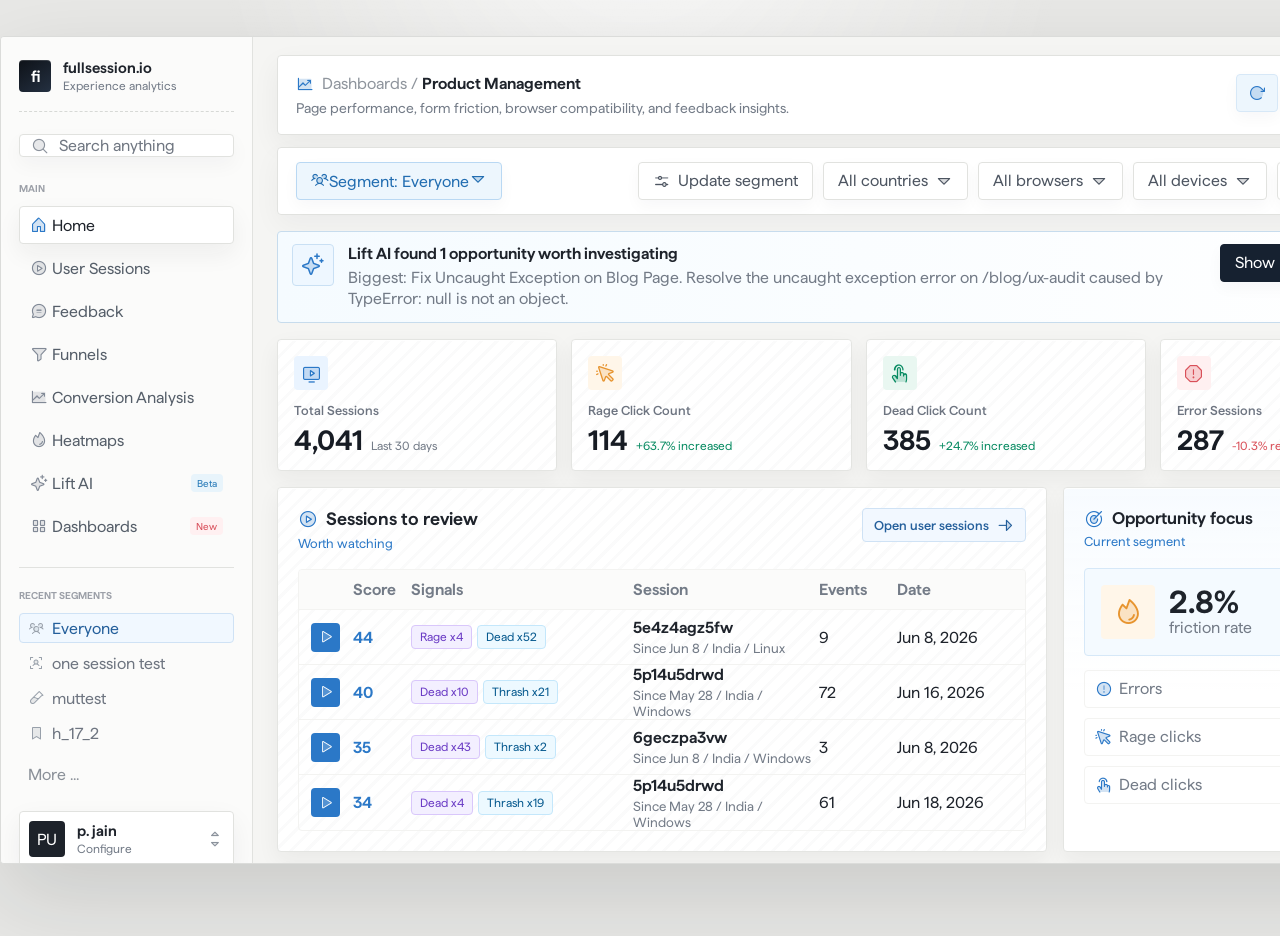
==== dashboard-redesign.html @ ead1460d "Initial Fullsession dashboard" ====
<!doctype html>
<html lang="en">
  <head>
    <meta charset="UTF-8" />
    <meta name="viewport" content="width=device-width, initial-scale=1.0" />
    <title>FullSession Dashboard Redesign</title>
    <link rel="stylesheet" href="./phosphor/duotone.css" />
    <link rel="stylesheet" href="./dashboard-redesign.css" />
  </head>
  <body>
    <main class="app-frame">
      <aside class="sidebar">
        <div class="brand">
          <span class="brand-mark">fi</span>
          <div>
            <strong>fullsession.io</strong>
            <small>Experience analytics</small>
          </div>
        </div>

        <label class="search">
          <i class="ph-duotone ph-magnifying-glass"></i>
          <input value="Search anything" aria-label="Search anything" readonly />
        </label>

        <nav class="nav-group" aria-label="Primary navigation">
          <small>Main</small>
          <a class="is-active" href="#"><i class="ph-duotone ph-house"></i><span>Home</span></a>
          <a href="#"><i class="ph-duotone ph-play-circle"></i><span>User Sessions</span></a>
          <a href="#"><i class="ph-duotone ph-chat-circle-text"></i><span>Feedback</span></a>
          <a href="#"><i class="ph-duotone ph-funnel"></i><span>Funnels</span></a>
          <a href="#"><i class="ph-duotone ph-chart-line-up"></i><span>Conversion Analysis</span></a>
          <a href="#"><i class="ph-duotone ph-fire"></i><span>Heatmaps</span></a>
          <a href="#"><i class="ph-duotone ph-sparkle"></i><span>Lift AI</span><em>Beta</em></a>
          <a href="#"><i class="ph-duotone ph-squares-four"></i><span>Dashboards</span><em class="new">New</em></a>
        </nav>

        <div class="segments">
          <small>Recent Segments</small>
          <button class="segment-chip active" type="button"><i class="ph-duotone ph-users-three"></i>Everyone</button>
          <button class="segment-chip" type="button"><i class="ph-duotone ph-user-focus"></i>one session test</button>
          <button class="segment-chip" type="button"><i class="ph-duotone ph-test-tube"></i>muttest</button>
          <button class="segment-chip" type="button"><i class="ph-duotone ph-bookmark-simple"></i>h_17_2</button>
          <button class="more-link" type="button">More ...</button>
        </div>

        <div class="profile">
          <span>PU</span>
          <div>
            <strong>p. jain</strong>
            <small>Configure</small>
          </div>
          <i class="ph-duotone ph-caret-up-down"></i>
        </div>
      </aside>

      <section class="workspace">
        <header class="dashboard-header">
          <div class="header-main">
            <div>
              <div class="crumb">
                <i class="ph-duotone ph-chart-line-up"></i>
                <span>Dashboards / <strong>Product Management</strong></span>
              </div>
              <p>Page performance, form friction, browser compatibility, and feedback insights.</p>
            </div>
            <div class="top-actions">
              <button class="icon-only" type="button" aria-label="Refresh"><i class="ph-duotone ph-arrow-clockwise"></i></button>
              <button class="primary" type="button"><i class="ph-duotone ph-plus"></i>Add charts</button>
            </div>
          </div>
          <div class="filterbar">
            <button class="segment" type="button"><i class="ph-duotone ph-users-three"></i>Segment: Everyone<i class="ph-duotone ph-caret-down"></i></button>
            <div class="filters">
              <button type="button"><i class="ph-duotone ph-sliders-horizontal"></i>Update segment</button>
              <button type="button">All countries<i class="ph-duotone ph-caret-down"></i></button>
              <button type="button">All browsers<i class="ph-duotone ph-caret-down"></i></button>
              <button type="button">All devices<i class="ph-duotone ph-caret-down"></i></button>
              <button type="button"><i class="ph-duotone ph-calendar-blank"></i>Last 30 days</button>
            </div>
          </div>
        </header>

        <section class="ai-callout">
          <div class="callout-icon"><i class="ph-duotone ph-sparkle"></i></div>
          <div>
            <strong>Lift AI found 1 opportunity worth investigating</strong>
            <span>Biggest: Fix Uncaught Exception on Blog Page. Resolve the uncaught exception error on /blog/ux-audit caused by TypeError: null is not an object.</span>
          </div>
          <button type="button">Show recommendations</button>
        </section>

        <section class="summary-grid">
          <article class="metric-card metric-sessions">
            <div class="metric-icon"><i class="ph-duotone ph-monitor-play"></i></div>
            <small>Total Sessions</small>
            <div class="metric-row"><strong>4,041</strong><em class="neutral">Last 30 days</em></div>
          </article>
          <article class="metric-card metric-rage">
            <div class="metric-icon"><i class="ph-duotone ph-cursor-click"></i></div>
            <small>Rage Click Count</small>
            <div class="metric-row"><strong>114</strong><em class="positive">+63.7% increased</em></div>
          </article>
          <article class="metric-card metric-dead">
            <div class="metric-icon"><i class="ph-duotone ph-hand-tap"></i></div>
            <small>Dead Click Count</small>
            <div class="metric-row"><strong>385</strong><em class="positive">+24.7% increased</em></div>
          </article>
          <article class="metric-card metric-errors">
            <div class="metric-icon"><i class="ph-duotone ph-warning-octagon"></i></div>
            <small>Error Sessions</small>
            <div class="metric-row"><strong>287</strong><em class="negative">-10.3% reduced</em></div>
          </article>
        </section>

        <section class="dashboard-grid">
          <article class="card sessions-card span-8">
            <div class="card-head session-card-head">
              <div>
                <h2><i class="ph-duotone ph-play-circle"></i>Sessions to review</h2>
                <span>Worth watching</span>
              </div>
              <a class="card-action" href="#">Open user sessions<i class="ph-duotone ph-arrow-right"></i></a>
            </div>
            <div class="review-table">
              <div class="review-row review-header"><span></span><span>Score</span><span>Signals</span><span>Session</span><span>Events</span><span>Date</span></div>
              <div class="review-row"><button><i class="ph-duotone ph-play"></i></button><strong>44</strong><span><em>Rage x4</em><em>Dead x52</em></span><b>5e4z4agz5fw<small>Since Jun 8 / India / Linux</small></b><span>9</span><span>Jun 8, 2026</span></div>
              <div class="review-row"><button><i class="ph-duotone ph-play"></i></button><strong>40</strong><span><em>Dead x10</em><em>Thrash x21</em></span><b>5p14u5drwd<small>Since May 28 / India / Windows</small></b><span>72</span><span>Jun 16, 2026</span></div>
              <div class="review-row"><button><i class="ph-duotone ph-play"></i></button><strong>35</strong><span><em>Dead x43</em><em>Thrash x2</em></span><b>6geczpa3vw<small>Since Jun 8 / India / Windows</small></b><span>3</span><span>Jun 8, 2026</span></div>
              <div class="review-row"><button><i class="ph-duotone ph-play"></i></button><strong>34</strong><span><em>Dead x4</em><em>Thrash x19</em></span><b>5p14u5drwd<small>Since May 28 / India / Windows</small></b><span>61</span><span>Jun 18, 2026</span></div>
            </div>
          </article>

          <article class="card opportunity-card span-4">
            <div class="card-head">
              <div>
                <h2><i class="ph-duotone ph-target"></i>Opportunity focus</h2>
                <span>Current segment</span>
              </div>
            </div>
            <div class="focus-score">
              <span class="visual-icon focus-icon"><i class="ph-duotone ph-fire"></i></span>
              <div>
                <strong>2.8%</strong>
                <span>friction rate</span>
              </div>
            </div>
            <div class="focus-list">
              <div><i class="ph-duotone ph-warning-circle"></i><span>Errors</span><strong>365</strong></div>
              <div><i class="ph-duotone ph-cursor-click"></i><span>Rage clicks</span><strong>114</strong></div>
              <div><i class="ph-duotone ph-hand-tap"></i><span>Dead clicks</span><strong>385</strong></div>
            </div>
          </article>

          <article class="card chart-card span-8">
            <div class="card-head">
              <div>
                <h2><i class="ph-duotone ph-chart-line"></i>Avg. Pages per Session Over Time</h2>
                <span>All sessions</span>
              </div>
              <div class="chart-tabs">
                <button class="active" type="button">Sessions</button>
                <button type="button">Friction</button>
                <button type="button">Errors</button>
                <button type="button">Feedback</button>
              </div>
            </div>
            <div class="line-chart">
              <svg viewBox="0 0 760 260" role="img" aria-label="Average pages per session trend">
                <defs>
                  <linearGradient id="mainChartFill" x1="0" x2="0" y1="0" y2="1">
                    <stop offset="0%" stop-color="#79b9e8" stop-opacity="0.48" />
                    <stop offset="100%" stop-color="#79b9e8" stop-opacity="0.04" />
                  </linearGradient>
                </defs>
                <g class="chart-grid">
                  <line x1="42" x2="730" y1="45" y2="45" />
                  <line x1="42" x2="730" y1="94" y2="94" />
                  <line x1="42" x2="730" y1="143" y2="143" />
                  <line x1="42" x2="730" y1="192" y2="192" />
                </g>
                <g class="chart-y">
                  <text x="8" y="48">6000</text>
                  <text x="8" y="97">4500</text>
                  <text x="8" y="146">3000</text>
                  <text x="8" y="195">1500</text>
                  <text x="22" y="235">0</text>
                </g>
                <path class="chart-area" d="M42 170 C70 128 95 122 120 104 C145 78 170 60 196 42 C220 76 238 58 260 70 C286 50 310 86 334 78 C358 100 380 98 404 124 C430 150 454 118 478 132 C506 150 532 166 560 154 C590 146 616 160 644 178 C672 188 704 172 730 184 L730 220 L42 220 Z" />
                <path class="chart-line" d="M42 170 C70 128 95 122 120 104 C145 78 170 60 196 42 C220 76 238 58 260 70 C286 50 310 86 334 78 C358 100 380 98 404 124 C430 150 454 118 478 132 C506 150 532 166 560 154 C590 146 616 160 644 178 C672 188 704 172 730 184" />
                <rect class="chart-selection" x="406" y="45" width="84" height="176" />
                <circle class="chart-point" cx="454" cy="118" r="5" />
                <g class="chart-tooltip">
                  <rect x="470" y="102" width="142" height="44" rx="4" />
                  <text x="484" y="120">Product Management</text>
                  <text x="484" y="137">Total Sessions: 4.04K</text>
                </g>
              </svg>
              <div class="axis-labels">
                <span>Jun 4</span><span>Jun 10</span><span>Jun 16</span><span>Jun 22</span><span>Jul 2</span>
              </div>
            </div>
          </article>

          <article class="card form-card span-4">
            <div class="card-head">
              <h2><i class="ph-duotone ph-list-checks"></i>Form Abandonment by Page</h2>
            </div>
            <div class="abandonment-card">
              <span class="visual-icon form-icon"><i class="ph-duotone ph-browser"></i></span>
              <div>
                <span>/book-a-demo</span>
                <strong>5 abandoned forms</strong>
              </div>
            </div>
            <div class="mini-progress"><span style="--w:68%"></span></div>
            <small class="helper">Highest abandonment page in the selected segment.</small>
            <div class="form-insights">
              <div><i class="ph-duotone ph-files"></i><span>Page views</span><strong>164</strong></div>
              <div><i class="ph-duotone ph-monitor-play"></i><span>Reviewable sessions</span><strong>5</strong></div>
              <div><i class="ph-duotone ph-calendar-blank"></i><span>Window</span><strong>30 days</strong></div>
            </div>
          </article>

          <article class="card errors-card span-4">
            <div class="card-head">
              <h2><i class="ph-duotone ph-bug"></i>Top errors by sessions affected</h2>
              <a href="#">All errors</a>
            </div>
            <div class="error-list compact-errors">
              <div class="error-item">
                <span><strong>Cannot read properties of null</strong><small>/pricing</small></span>
                <em>36</em>
              </div>
              <div class="error-item">
                <span><strong>Cannot read properties of null</strong><small>/blog/close-ended-question-examples</small></span>
                <em>26</em>
              </div>
              <div class="error-item">
                <span><strong>Cannot read properties of null</strong><small>/blog/close-ended-question-examples</small></span>
                <em>22</em>
              </div>
              <div class="error-item">
                <span><strong>Null is not an object</strong><small>/book-a-demo</small></span>
                <em>7</em>
              </div>
            </div>
            <a class="card-cta" href="#"><i class="ph-duotone ph-monitor-play"></i>View affected sessions</a>
          </article>

          <article class="card feedback-card span-4">
            <div class="card-head">
              <h2><i class="ph-duotone ph-chat-circle-dots"></i>Recent Feedback</h2>
              <a href="#">All feedback</a>
            </div>
            <div class="feedback-status">
              <span class="visual-icon feedback-icon"><i class="ph-duotone ph-chat-teardrop-text"></i></span>
              <strong>0 new responses</strong>
              <span>Feedback is quiet for this period. Keep the widget active on high-friction pages.</span>
            </div>
            <div class="feedback-sources">
              <span><i class="ph-duotone ph-check-circle"></i>Widget active</span>
              <span><i class="ph-duotone ph-link"></i>Linked to sessions</span>
            </div>
          </article>

          <article class="card span-4">
            <div class="card-head">
              <h2><i class="ph-duotone ph-timer"></i>Slowest Pages</h2>
            </div>
            <div class="simple-table slow-pages">
              <div class="table-row table-header"><span>Page</span><span>Load Time</span></div>
              <div class="table-row"><span>/blog/how-to-read-a-heatmap/</span><b>17.4s</b></div>
              <div class="table-row"><span>/blog/website-issues</span><b>16.8s</b></div>
              <div class="table-row"><span>/blog/fullsession-vs-hotjar-heatmaps</span><b>11.3s</b></div>
              <div class="table-row"><span>/blog/ecommerce-cro-audit</span><b>9.54s</b></div>
              <div class="table-row"><span>/page/25</span><b>9.47s</b></div>
            </div>
          </article>

          <article class="card trend-card span-8">
            <div class="card-head">
              <h2><i class="ph-duotone ph-activity"></i>Trends</h2>
            </div>
            <div class="trend-grid">
              <div>
                <span>Sessions</span>
                <strong>4,041</strong>
                <svg class="mini-area-chart" viewBox="0 0 240 72" aria-hidden="true">
                  <path class="mini-fill blue" d="M4 52 C38 34 62 42 88 26 C116 12 138 30 164 24 C192 18 214 38 236 26 L236 70 L4 70 Z" />
                  <path class="mini-line blue" d="M4 52 C38 34 62 42 88 26 C116 12 138 30 164 24 C192 18 214 38 236 26" />
                </svg>
              </div>
              <div>
                <span>Friction rate</span>
                <strong>2.8%</strong>
                <svg class="mini-area-chart" viewBox="0 0 240 72" aria-hidden="true">
                  <path class="mini-fill orange" d="M4 24 C34 42 58 30 82 48 C112 62 136 38 164 46 C190 54 214 36 236 44 L236 70 L4 70 Z" />
                  <path class="mini-line orange" d="M4 24 C34 42 58 30 82 48 C112 62 136 38 164 46 C190 54 214 36 236 44" />
                </svg>
              </div>
              <div>
                <span>Feedback</span>
                <strong>0</strong>
                <svg class="mini-area-chart" viewBox="0 0 240 72" aria-hidden="true">
                  <path class="mini-fill green" d="M4 54 C42 58 76 56 112 58 C148 60 184 56 236 58 L236 70 L4 70 Z" />
                  <path class="mini-line green" d="M4 54 C42 58 76 56 112 58 C148 60 184 56 236 58" />
                </svg>
              </div>
              <div>
                <span>Errors</span>
                <strong>365</strong>
                <svg class="mini-area-chart" viewBox="0 0 240 72" aria-hidden="true">
                  <path class="mini-fill red" d="M4 56 C32 44 54 50 76 34 C102 14 126 30 152 22 C180 16 204 44 236 36 L236 70 L4 70 Z" />
                  <path class="mini-line red" d="M4 56 C32 44 54 50 76 34 C102 14 126 30 152 22 C180 16 204 44 236 36" />
                </svg>
              </div>
            </div>
          </article>

          <article class="card span-4">
            <div class="card-head">
              <h2><i class="ph-duotone ph-files"></i>Top Pages by Visits</h2>
            </div>
            <div class="simple-table pages-table">
              <div class="table-row table-header"><span>Page</span><span>Views</span><span>%</span></div>
              <div class="table-row"><span>/</span><b>987</b><em>43.1%</em></div>
              <div class="table-row"><span>/blog</span><b>301</b><em>13.1%</em></div>
              <div class="table-row"><span>/pricing</span><b>222</b><em>9.7%</em></div>
              <div class="table-row"><span>/blog/close-ended-question-examples</span><b>197</b><em>8.6%</em></div>
              <div class="table-row"><span>/book-a-demo</span><b>164</b><em>7.1%</em></div>
              <div class="table-row"><span>/product/session-replay</span><b>114</b><em>5.0%</em></div>
            </div>
          </article>

          <article class="card span-6">
            <div class="card-head">
              <h2><i class="ph-duotone ph-code"></i>Sessions with JS Exceptions</h2>
            </div>
            <div class="session-mini-list">
              <div><strong>ta39vg6hv6w</strong><span>India / desktop - Windows</span><em>Jul 3 / 8 events</em></div>
              <div><strong>ms9484lpej9</strong><span>India / desktop - Mac</span><em>Jul 3 / 1 event</em></div>
              <div><strong>kbrykdvzvhot</strong><span>The Netherlands / desktop - Windows</span><em>Jul 3 / 2 events</em></div>
              <div><strong>jyf69ds2di</strong><span>India / desktop - Windows</span><em>Jul 3 / 3 events</em></div>
            </div>
          </article>

          <article class="card browser-card span-6">
            <div class="card-head">
              <h2><i class="ph-duotone ph-globe"></i>Sessions by Browser &amp; OS</h2>
            </div>
            <div class="bar-list">
              <div><span>Chrome - Windows</span><i style="--w:100%"></i><b>2.0k</b></div>
              <div><span>Chrome - Mac</span><i style="--w:66%"></i><b>1.2k</b></div>
              <div><span>Safari - iOS</span><i style="--w:18%"></i><b>228</b></div>
              <div><span>Chrome - Linux</span><i style="--w:15%"></i><b>220</b></div>
              <div><span>Chrome - Android</span><i style="--w:9%"></i><b>97</b></div>
              <div><span>Microsoft Edge</span><i style="--w:7%"></i><b>59</b></div>
            </div>
          </article>
        </section>
      </section>
    </main>
  </body>
</html>
---- phosphor/duotone.css ----
@font-face {
  font-family: "Phosphor-Duotone";
  src:
    url("./Phosphor-Duotone.woff2") format("woff2"),
    url("./Phosphor-Duotone.woff") format("woff"),
    url("./Phosphor-Duotone.ttf") format("truetype"),
    url("./Phosphor-Duotone.svg#Phosphor-Duotone") format("svg");
  font-weight: normal;
  font-style: normal;
  font-display: block;
}

.ph-duotone {
  /* use !important to prevent issues with browser extensions that change fonts */
  font-family: "Phosphor-Duotone" !important;
  speak: never;
  font-style: normal;
  font-weight: normal;
  font-variant: normal;
  text-transform: none;
  line-height: 1;

  /* Better Font Rendering =========== */
  -webkit-font-smoothing: antialiased;
  -moz-osx-font-smoothing: grayscale;
}

.ph-duotone.ph-acorn:before {
  content: "\eb9a";
  opacity: 0.2;
}
.ph-duotone.ph-acorn:after {
  content: "\eb9b";
  margin-left: -1em;
}
.ph-duotone.ph-address-book:before {
  content: "\e6f8";
  opacity: 0.2;
}
.ph-duotone.ph-address-book:after {
  content: "\e6f9";
  margin-left: -1em;
}
.ph-duotone.ph-address-book-tabs:before {
  content: "\ee4e";
  opacity: 0.2;
}
.ph-duotone.ph-address-book-tabs:after {
  content: "\ee4f";
  margin-left: -1em;
}
.ph-duotone.ph-air-traffic-control:before {
  content: "\ecd8";
  opacity: 0.2;
}
.ph-duotone.ph-air-traffic-control:after {
  content: "\ecd9";
  margin-left: -1em;
}
.ph-duotone.ph-airplane:before {
  content: "\e002";
  opacity: 0.2;
}
.ph-duotone.ph-airplane:after {
  content: "\e003";
  margin-left: -1em;
}
.ph-duotone.ph-airplane-in-flight:before {
  content: "\e4fe";
  opacity: 0.2;
}
.ph-duotone.ph-airplane-in-flight:after {
  content: "\e4ff";
  margin-left: -1em;
}
.ph-duotone.ph-airplane-landing:before {
  content: "\e502";
  opacity: 0.2;
}
.ph-duotone.ph-airplane-landing:after {
  content: "\e503";
  margin-left: -1em;
}
.ph-duotone.ph-airplane-takeoff:before {
  content: "\e504";
  opacity: 0.2;
}
.ph-duotone.ph-airplane-takeoff:after {
  content: "\e505";
  margin-left: -1em;
}
.ph-duotone.ph-airplane-taxiing:before {
  content: "\e500";
  opacity: 0.2;
}
.ph-duotone.ph-airplane-taxiing:after {
  content: "\e501";
  margin-left: -1em;
}
.ph-duotone.ph-airplane-tilt:before {
  content: "\e5d6";
  opacity: 0.2;
}
.ph-duotone.ph-airplane-tilt:after {
  content: "\e5d7";
  margin-left: -1em;
}
.ph-duotone.ph-airplay:before {
  content: "\e004";
  opacity: 0.2;
}
.ph-duotone.ph-airplay:after {
  content: "\e005";
  margin-left: -1em;
}
.ph-duotone.ph-alarm:before {
  content: "\e006";
  opacity: 0.2;
}
.ph-duotone.ph-alarm:after {
  content: "\e007";
  margin-left: -1em;
}
.ph-duotone.ph-alien:before {
  content: "\e8a6";
  opacity: 0.2;
}
.ph-duotone.ph-alien:after {
  content: "\e8a7";
  margin-left: -1em;
}
.ph-duotone.ph-align-bottom:before {
  content: "\e506";
  opacity: 0.2;
}
.ph-duotone.ph-align-bottom:after {
  content: "\e507";
  margin-left: -1em;
}
.ph-duotone.ph-align-bottom-simple:before {
  content: "\eb0c";
  opacity: 0.2;
}
.ph-duotone.ph-align-bottom-simple:after {
  content: "\eb0d";
  margin-left: -1em;
}
.ph-duotone.ph-align-center-horizontal:before {
  content: "\e50a";
  opacity: 0.2;
}
.ph-duotone.ph-align-center-horizontal:after {
  content: "\e50b";
  margin-left: -1em;
}
.ph-duotone.ph-align-center-horizontal-simple:before {
  content: "\eb0e";
  opacity: 0.2;
}
.ph-duotone.ph-align-center-horizontal-simple:after {
  content: "\eb0f";
  margin-left: -1em;
}
.ph-duotone.ph-align-center-vertical:before {
  content: "\e50c";
  opacity: 0.2;
}
.ph-duotone.ph-align-center-vertical:after {
  content: "\e50d";
  margin-left: -1em;
}
.ph-duotone.ph-align-center-vertical-simple:before {
  content: "\eb10";
  opacity: 0.2;
}
.ph-duotone.ph-align-center-vertical-simple:after {
  content: "\eb11";
  margin-left: -1em;
}
.ph-duotone.ph-align-left:before {
  content: "\e50e";
  opacity: 0.2;
}
.ph-duotone.ph-align-left:after {
  content: "\e50f";
  margin-left: -1em;
}
.ph-duotone.ph-align-left-simple:before {
  content: "\eaee";
  opacity: 0.2;
}
.ph-duotone.ph-align-left-simple:after {
  content: "\eaef";
  margin-left: -1em;
}
.ph-duotone.ph-align-right:before {
  content: "\e510";
  opacity: 0.2;
}
.ph-duotone.ph-align-right:after {
  content: "\e511";
  margin-left: -1em;
}
.ph-duotone.ph-align-right-simple:before {
  content: "\eb12";
  opacity: 0.2;
}
.ph-duotone.ph-align-right-simple:after {
  content: "\eb13";
  margin-left: -1em;
}
.ph-duotone.ph-align-top:before {
  content: "\e512";
  opacity: 0.2;
}
.ph-duotone.ph-align-top:after {
  content: "\e513";
  margin-left: -1em;
}
.ph-duotone.ph-align-top-simple:before {
  content: "\eb14";
  opacity: 0.2;
}
.ph-duotone.ph-align-top-simple:after {
  content: "\eb15";
  margin-left: -1em;
}
.ph-duotone.ph-amazon-logo:before {
  content: "\e96c";
  opacity: 0.2;
}
.ph-duotone.ph-amazon-logo:after {
  content: "\e96d";
  margin-left: -1em;
}
.ph-duotone.ph-ambulance:before {
  content: "\e572";
  opacity: 0.2;
}
.ph-duotone.ph-ambulance:after {
  content: "\e573";
  margin-left: -1em;
}
.ph-duotone.ph-anchor:before {
  content: "\e514";
  opacity: 0.2;
}
.ph-duotone.ph-anchor:after {
  content: "\e515";
  margin-left: -1em;
}
.ph-duotone.ph-anchor-simple:before {
  content: "\e5d8";
  opacity: 0.2;
}
.ph-duotone.ph-anchor-simple:after {
  content: "\e5d9";
  margin-left: -1em;
}
.ph-duotone.ph-android-logo:before {
  content: "\e008";
  opacity: 0.2;
}
.ph-duotone.ph-android-logo:after {
  content: "\e009";
  margin-left: -1em;
}
.ph-duotone.ph-angle:before {
  content: "\e7bc";
  opacity: 0.2;
}
.ph-duotone.ph-angle:after {
  content: "\e7bd";
  margin-left: -1em;
}
.ph-duotone.ph-angular-logo:before {
  content: "\eb80";
  opacity: 0.2;
}
.ph-duotone.ph-angular-logo:after {
  content: "\eb81";
  margin-left: -1em;
}
.ph-duotone.ph-aperture:before {
  content: "\e00a";
  opacity: 0.2;
}
.ph-duotone.ph-aperture:after {
  content: "\e00b";
  margin-left: -1em;
}
.ph-duotone.ph-app-store-logo:before {
  content: "\e974";
  opacity: 0.2;
}
.ph-duotone.ph-app-store-logo:after {
  content: "\e975";
  margin-left: -1em;
}
.ph-duotone.ph-app-window:before {
  content: "\e5da";
  opacity: 0.2;
}
.ph-duotone.ph-app-window:after {
  content: "\e5db";
  margin-left: -1em;
}
.ph-duotone.ph-apple-logo:before {
  content: "\e516";
  opacity: 0.2;
}
.ph-duotone.ph-apple-logo:after {
  content: "\e517";
  margin-left: -1em;
}
.ph-duotone.ph-apple-podcasts-logo:before {
  content: "\eb96";
  opacity: 0.2;
}
.ph-duotone.ph-apple-podcasts-logo:after {
  content: "\eb97";
  margin-left: -1em;
}
.ph-duotone.ph-approximate-equals:before {
  content: "\edaa";
  opacity: 0.2;
}
.ph-duotone.ph-approximate-equals:after {
  content: "\edab";
  margin-left: -1em;
}
.ph-duotone.ph-archive:before {
  content: "\e00c";
  opacity: 0.2;
}
.ph-duotone.ph-archive:after {
  content: "\e00d";
  margin-left: -1em;
}
.ph-duotone.ph-armchair:before {
  content: "\e012";
  opacity: 0.2;
}
.ph-duotone.ph-armchair:after {
  content: "\e013";
  margin-left: -1em;
}
.ph-duotone.ph-arrow-arc-left:before {
  content: "\e014";
  opacity: 0.2;
}
.ph-duotone.ph-arrow-arc-left:after {
  content: "\e015";
  margin-left: -1em;
}
.ph-duotone.ph-arrow-arc-right:before {
  content: "\e016";
  opacity: 0.2;
}
.ph-duotone.ph-arrow-arc-right:after {
  content: "\e017";
  margin-left: -1em;
}
.ph-duotone.ph-arrow-bend-double-up-left:before {
  content: "\e03a";
  opacity: 0.2;
}
.ph-duotone.ph-arrow-bend-double-up-left:after {
  content: "\e03b";
  margin-left: -1em;
}
.ph-duotone.ph-arrow-bend-double-up-right:before {
  content: "\e03c";
  opacity: 0.2;
}
.ph-duotone.ph-arrow-bend-double-up-right:after {
  content: "\e03d";
  margin-left: -1em;
}
.ph-duotone.ph-arrow-bend-down-left:before {
  content: "\e018";
  opacity: 0.2;
}
.ph-duotone.ph-arrow-bend-down-left:after {
  content: "\e019";
  margin-left: -1em;
}
.ph-duotone.ph-arrow-bend-down-right:before {
  content: "\e01a";
  opacity: 0.2;
}
.ph-duotone.ph-arrow-bend-down-right:after {
  content: "\e01b";
  margin-left: -1em;
}
.ph-duotone.ph-arrow-bend-left-down:before {
  content: "\e01c";
  opacity: 0.2;
}
.ph-duotone.ph-arrow-bend-left-down:after {
  content: "\e01d";
  margin-left: -1em;
}
.ph-duotone.ph-arrow-bend-left-up:before {
  content: "\e01e";
  opacity: 0.2;
}
.ph-duotone.ph-arrow-bend-left-up:after {
  content: "\e01f";
  margin-left: -1em;
}
.ph-duotone.ph-arrow-bend-right-down:before {
  content: "\e020";
  opacity: 0.2;
}
.ph-duotone.ph-arrow-bend-right-down:after {
  content: "\e021";
  margin-left: -1em;
}
.ph-duotone.ph-arrow-bend-right-up:before {
  content: "\e022";
  opacity: 0.2;
}
.ph-duotone.ph-arrow-bend-right-up:after {
  content: "\e023";
  margin-left: -1em;
}
.ph-duotone.ph-arrow-bend-up-left:before {
  content: "\e024";
  opacity: 0.2;
}
.ph-duotone.ph-arrow-bend-up-left:after {
  content: "\e025";
  margin-left: -1em;
}
.ph-duotone.ph-arrow-bend-up-right:before {
  content: "\e026";
  opacity: 0.2;
}
.ph-duotone.ph-arrow-bend-up-right:after {
  content: "\e027";
  margin-left: -1em;
}
.ph-duotone.ph-arrow-circle-down:before {
  content: "\e028";
  opacity: 0.2;
}
.ph-duotone.ph-arrow-circle-down:after {
  content: "\e029";
  margin-left: -1em;
}
.ph-duotone.ph-arrow-circle-down-left:before {
  content: "\e02a";
  opacity: 0.2;
}
.ph-duotone.ph-arrow-circle-down-left:after {
  content: "\e02b";
  margin-left: -1em;
}
.ph-duotone.ph-arrow-circle-down-right:before {
  content: "\e02c";
  opacity: 0.2;
}
.ph-duotone.ph-arrow-circle-down-right:after {
  content: "\e02d";
  margin-left: -1em;
}
.ph-duotone.ph-arrow-circle-left:before {
  content: "\e05a";
  opacity: 0.2;
}
.ph-duotone.ph-arrow-circle-left:after {
  content: "\e05b";
  margin-left: -1em;
}
.ph-duotone.ph-arrow-circle-right:before {
  content: "\e02e";
  opacity: 0.2;
}
.ph-duotone.ph-arrow-circle-right:after {
  content: "\e02f";
  margin-left: -1em;
}
.ph-duotone.ph-arrow-circle-up:before {
  content: "\e030";
  opacity: 0.2;
}
.ph-duotone.ph-arrow-circle-up:after {
  content: "\e031";
  margin-left: -1em;
}
.ph-duotone.ph-arrow-circle-up-left:before {
  content: "\e032";
  opacity: 0.2;
}
.ph-duotone.ph-arrow-circle-up-left:after {
  content: "\e033";
  margin-left: -1em;
}
.ph-duotone.ph-arrow-circle-up-right:before {
  content: "\e034";
  opacity: 0.2;
}
.ph-duotone.ph-arrow-circle-up-right:after {
  content: "\e035";
  margin-left: -1em;
}
.ph-duotone.ph-arrow-clockwise:before {
  content: "\e036";
  opacity: 0.2;
}
.ph-duotone.ph-arrow-clockwise:after {
  content: "\e037";
  margin-left: -1em;
}
.ph-duotone.ph-arrow-counter-clockwise:before {
  content: "\e038";
  opacity: 0.2;
}
.ph-duotone.ph-arrow-counter-clockwise:after {
  content: "\e039";
  margin-left: -1em;
}
.ph-duotone.ph-arrow-down:before {
  content: "\e03e";
  opacity: 0.2;
}
.ph-duotone.ph-arrow-down:after {
  content: "\e03f";
  margin-left: -1em;
}
.ph-duotone.ph-arrow-down-left:before {
  content: "\e040";
  opacity: 0.2;
}
.ph-duotone.ph-arrow-down-left:after {
  content: "\e041";
  margin-left: -1em;
}
.ph-duotone.ph-arrow-down-right:before {
  content: "\e042";
  opacity: 0.2;
}
.ph-duotone.ph-arrow-down-right:after {
  content: "\e043";
  margin-left: -1em;
}
.ph-duotone.ph-arrow-elbow-down-left:before {
  content: "\e044";
  opacity: 0.2;
}
.ph-duotone.ph-arrow-elbow-down-left:after {
  content: "\e045";
  margin-left: -1em;
}
.ph-duotone.ph-arrow-elbow-down-right:before {
  content: "\e046";
  opacity: 0.2;
}
.ph-duotone.ph-arrow-elbow-down-right:after {
  content: "\e047";
  margin-left: -1em;
}
.ph-duotone.ph-arrow-elbow-left:before {
  content: "\e048";
  opacity: 0.2;
}
.ph-duotone.ph-arrow-elbow-left:after {
  content: "\e049";
  margin-left: -1em;
}
.ph-duotone.ph-arrow-elbow-left-down:before {
  content: "\e04a";
  opacity: 0.2;
}
.ph-duotone.ph-arrow-elbow-left-down:after {
  content: "\e04b";
  margin-left: -1em;
}
.ph-duotone.ph-arrow-elbow-left-up:before {
  content: "\e04c";
  opacity: 0.2;
}
.ph-duotone.ph-arrow-elbow-left-up:after {
  content: "\e04d";
  margin-left: -1em;
}
.ph-duotone.ph-arrow-elbow-right:before {
  content: "\e04e";
  opacity: 0.2;
}
.ph-duotone.ph-arrow-elbow-right:after {
  content: "\e04f";
  margin-left: -1em;
}
.ph-duotone.ph-arrow-elbow-right-down:before {
  content: "\e050";
  opacity: 0.2;
}
.ph-duotone.ph-arrow-elbow-right-down:after {
  content: "\e051";
  margin-left: -1em;
}
.ph-duotone.ph-arrow-elbow-right-up:before {
  content: "\e052";
  opacity: 0.2;
}
.ph-duotone.ph-arrow-elbow-right-up:after {
  content: "\e053";
  margin-left: -1em;
}
.ph-duotone.ph-arrow-elbow-up-left:before {
  content: "\e054";
  opacity: 0.2;
}
.ph-duotone.ph-arrow-elbow-up-left:after {
  content: "\e055";
  margin-left: -1em;
}
.ph-duotone.ph-arrow-elbow-up-right:before {
  content: "\e056";
  opacity: 0.2;
}
.ph-duotone.ph-arrow-elbow-up-right:after {
  content: "\e057";
  margin-left: -1em;
}
.ph-duotone.ph-arrow-fat-down:before {
  content: "\e518";
  opacity: 0.2;
}
.ph-duotone.ph-arrow-fat-down:after {
  content: "\e519";
  margin-left: -1em;
}
.ph-duotone.ph-arrow-fat-left:before {
  content: "\e51a";
  opacity: 0.2;
}
.ph-duotone.ph-arrow-fat-left:after {
  content: "\e51b";
  margin-left: -1em;
}
.ph-duotone.ph-arrow-fat-line-down:before {
  content: "\e51c";
  opacity: 0.2;
}
.ph-duotone.ph-arrow-fat-line-down:after {
  content: "\e51d";
  margin-left: -1em;
}
.ph-duotone.ph-arrow-fat-line-left:before {
  content: "\e51e";
  opacity: 0.2;
}
.ph-duotone.ph-arrow-fat-line-left:after {
  content: "\e51f";
  margin-left: -1em;
}
.ph-duotone.ph-arrow-fat-line-right:before {
  content: "\e520";
  opacity: 0.2;
}
.ph-duotone.ph-arrow-fat-line-right:after {
  content: "\e521";
  margin-left: -1em;
}
.ph-duotone.ph-arrow-fat-line-up:before {
  content: "\e522";
  opacity: 0.2;
}
.ph-duotone.ph-arrow-fat-line-up:after {
  content: "\e523";
  margin-left: -1em;
}
.ph-duotone.ph-arrow-fat-lines-down:before {
  content: "\e524";
  opacity: 0.2;
}
.ph-duotone.ph-arrow-fat-lines-down:after {
  content: "\e525";
  margin-left: -1em;
}
.ph-duotone.ph-arrow-fat-lines-left:before {
  content: "\e526";
  opacity: 0.2;
}
.ph-duotone.ph-arrow-fat-lines-left:after {
  content: "\e527";
  margin-left: -1em;
}
.ph-duotone.ph-arrow-fat-lines-right:before {
  content: "\e528";
  opacity: 0.2;
}
.ph-duotone.ph-arrow-fat-lines-right:after {
  content: "\e529";
  margin-left: -1em;
}
.ph-duotone.ph-arrow-fat-lines-up:before {
  content: "\e52a";
  opacity: 0.2;
}
.ph-duotone.ph-arrow-fat-lines-up:after {
  content: "\e52b";
  margin-left: -1em;
}
.ph-duotone.ph-arrow-fat-right:before {
  content: "\e52c";
  opacity: 0.2;
}
.ph-duotone.ph-arrow-fat-right:after {
  content: "\e52d";
  margin-left: -1em;
}
.ph-duotone.ph-arrow-fat-up:before {
  content: "\e52e";
  opacity: 0.2;
}
.ph-duotone.ph-arrow-fat-up:after {
  content: "\e52f";
  margin-left: -1em;
}
.ph-duotone.ph-arrow-left:before {
  content: "\e058";
  opacity: 0.2;
}
.ph-duotone.ph-arrow-left:after {
  content: "\e059";
  margin-left: -1em;
}
.ph-duotone.ph-arrow-line-down:before {
  content: "\e05c";
  opacity: 0.2;
}
.ph-duotone.ph-arrow-line-down:after {
  content: "\e05d";
  margin-left: -1em;
}
.ph-duotone.ph-arrow-line-down-left:before {
  content: "\e05e";
  opacity: 0.2;
}
.ph-duotone.ph-arrow-line-down-left:after {
  content: "\e05f";
  margin-left: -1em;
}
.ph-duotone.ph-arrow-line-down-right:before {
  content: "\e060";
  opacity: 0.2;
}
.ph-duotone.ph-arrow-line-down-right:after {
  content: "\e061";
  margin-left: -1em;
}
.ph-duotone.ph-arrow-line-left:before {
  content: "\e062";
  opacity: 0.2;
}
.ph-duotone.ph-arrow-line-left:after {
  content: "\e063";
  margin-left: -1em;
}
.ph-duotone.ph-arrow-line-right:before {
  content: "\e064";
  opacity: 0.2;
}
.ph-duotone.ph-arrow-line-right:after {
  content: "\e065";
  margin-left: -1em;
}
.ph-duotone.ph-arrow-line-up:before {
  content: "\e066";
  opacity: 0.2;
}
.ph-duotone.ph-arrow-line-up:after {
  content: "\e067";
  margin-left: -1em;
}
.ph-duotone.ph-arrow-line-up-left:before {
  content: "\e068";
  opacity: 0.2;
}
.ph-duotone.ph-arrow-line-up-left:after {
  content: "\e069";
  margin-left: -1em;
}
.ph-duotone.ph-arrow-line-up-right:before {
  content: "\e06a";
  opacity: 0.2;
}
.ph-duotone.ph-arrow-line-up-right:after {
  content: "\e06b";
  margin-left: -1em;
}
.ph-duotone.ph-arrow-right:before {
  content: "\e06c";
  opacity: 0.2;
}
.ph-duotone.ph-arrow-right:after {
  content: "\e06d";
  margin-left: -1em;
}
.ph-duotone.ph-arrow-square-down:before {
  content: "\e06e";
  opacity: 0.2;
}
.ph-duotone.ph-arrow-square-down:after {
  content: "\e06f";
  margin-left: -1em;
}
.ph-duotone.ph-arrow-square-down-left:before {
  content: "\e070";
  opacity: 0.2;
}
.ph-duotone.ph-arrow-square-down-left:after {
  content: "\e071";
  margin-left: -1em;
}
.ph-duotone.ph-arrow-square-down-right:before {
  content: "\e072";
  opacity: 0.2;
}
.ph-duotone.ph-arrow-square-down-right:after {
  content: "\e073";
  margin-left: -1em;
}
.ph-duotone.ph-arrow-square-in:before {
  content: "\e5dc";
  opacity: 0.2;
}
.ph-duotone.ph-arrow-square-in:after {
  content: "\e5dd";
  margin-left: -1em;
}
.ph-duotone.ph-arrow-square-left:before {
  content: "\e074";
  opacity: 0.2;
}
.ph-duotone.ph-arrow-square-left:after {
  content: "\e075";
  margin-left: -1em;
}
.ph-duotone.ph-arrow-square-out:before {
  content: "\e5de";
  opacity: 0.2;
}
.ph-duotone.ph-arrow-square-out:after {
  content: "\e5df";
  margin-left: -1em;
}
.ph-duotone.ph-arrow-square-right:before {
  content: "\e076";
  opacity: 0.2;
}
.ph-duotone.ph-arrow-square-right:after {
  content: "\e077";
  margin-left: -1em;
}
.ph-duotone.ph-arrow-square-up:before {
  content: "\e078";
  opacity: 0.2;
}
.ph-duotone.ph-arrow-square-up:after {
  content: "\e079";
  margin-left: -1em;
}
.ph-duotone.ph-arrow-square-up-left:before {
  content: "\e07a";
  opacity: 0.2;
}
.ph-duotone.ph-arrow-square-up-left:after {
  content: "\e07b";
  margin-left: -1em;
}
.ph-duotone.ph-arrow-square-up-right:before {
  content: "\e07c";
  opacity: 0.2;
}
.ph-duotone.ph-arrow-square-up-right:after {
  content: "\e07d";
  margin-left: -1em;
}
.ph-duotone.ph-arrow-u-down-left:before {
  content: "\e07e";
  opacity: 0.2;
}
.ph-duotone.ph-arrow-u-down-left:after {
  content: "\e07f";
  margin-left: -1em;
}
.ph-duotone.ph-arrow-u-down-right:before {
  content: "\e080";
  opacity: 0.2;
}
.ph-duotone.ph-arrow-u-down-right:after {
  content: "\e081";
  margin-left: -1em;
}
.ph-duotone.ph-arrow-u-left-down:before {
  content: "\e082";
  opacity: 0.2;
}
.ph-duotone.ph-arrow-u-left-down:after {
  content: "\e083";
  margin-left: -1em;
}
.ph-duotone.ph-arrow-u-left-up:before {
  content: "\e084";
  opacity: 0.2;
}
.ph-duotone.ph-arrow-u-left-up:after {
  content: "\e085";
  margin-left: -1em;
}
.ph-duotone.ph-arrow-u-right-down:before {
  content: "\e086";
  opacity: 0.2;
}
.ph-duotone.ph-arrow-u-right-down:after {
  content: "\e087";
  margin-left: -1em;
}
.ph-duotone.ph-arrow-u-right-up:before {
  content: "\e088";
  opacity: 0.2;
}
.ph-duotone.ph-arrow-u-right-up:after {
  content: "\e089";
  margin-left: -1em;
}
.ph-duotone.ph-arrow-u-up-left:before {
  content: "\e08a";
  opacity: 0.2;
}
.ph-duotone.ph-arrow-u-up-left:after {
  content: "\e08b";
  margin-left: -1em;
}
.ph-duotone.ph-arrow-u-up-right:before {
  content: "\e08c";
  opacity: 0.2;
}
.ph-duotone.ph-arrow-u-up-right:after {
  content: "\e08d";
  margin-left: -1em;
}
.ph-duotone.ph-arrow-up:before {
  content: "\e08e";
  opacity: 0.2;
}
.ph-duotone.ph-arrow-up:after {
  content: "\e08f";
  margin-left: -1em;
}
.ph-duotone.ph-arrow-up-left:before {
  content: "\e090";
  opacity: 0.2;
}
.ph-duotone.ph-arrow-up-left:after {
  content: "\e091";
  margin-left: -1em;
}
.ph-duotone.ph-arrow-up-right:before {
  content: "\e092";
  opacity: 0.2;
}
.ph-duotone.ph-arrow-up-right:after {
  content: "\e093";
  margin-left: -1em;
}
.ph-duotone.ph-arrows-clockwise:before {
  content: "\e094";
  opacity: 0.2;
}
.ph-duotone.ph-arrows-clockwise:after {
  content: "\e095";
  margin-left: -1em;
}
.ph-duotone.ph-arrows-counter-clockwise:before {
  content: "\e096";
  opacity: 0.2;
}
.ph-duotone.ph-arrows-counter-clockwise:after {
  content: "\e097";
  margin-left: -1em;
}
.ph-duotone.ph-arrows-down-up:before {
  content: "\e098";
  opacity: 0.2;
}
.ph-duotone.ph-arrows-down-up:after {
  content: "\e099";
  margin-left: -1em;
}
.ph-duotone.ph-arrows-horizontal:before {
  content: "\eb06";
  opacity: 0.2;
}
.ph-duotone.ph-arrows-horizontal:after {
  content: "\eb07";
  margin-left: -1em;
}
.ph-duotone.ph-arrows-in:before {
  content: "\e09a";
  opacity: 0.2;
}
.ph-duotone.ph-arrows-in:after {
  content: "\e09b";
  margin-left: -1em;
}
.ph-duotone.ph-arrows-in-cardinal:before {
  content: "\e09c";
  opacity: 0.2;
}
.ph-duotone.ph-arrows-in-cardinal:after {
  content: "\e09d";
  margin-left: -1em;
}
.ph-duotone.ph-arrows-in-line-horizontal:before {
  content: "\e530";
  opacity: 0.2;
}
.ph-duotone.ph-arrows-in-line-horizontal:after {
  content: "\e531";
  margin-left: -1em;
}
.ph-duotone.ph-arrows-in-line-vertical:before {
  content: "\e532";
  opacity: 0.2;
}
.ph-duotone.ph-arrows-in-line-vertical:after {
  content: "\e533";
  margin-left: -1em;
}
.ph-duotone.ph-arrows-in-simple:before {
  content: "\e09e";
  opacity: 0.2;
}
.ph-duotone.ph-arrows-in-simple:after {
  content: "\e09f";
  margin-left: -1em;
}
.ph-duotone.ph-arrows-left-right:before {
  content: "\e0a0";
  opacity: 0.2;
}
.ph-duotone.ph-arrows-left-right:after {
  content: "\e0a1";
  margin-left: -1em;
}
.ph-duotone.ph-arrows-merge:before {
  content: "\ed3e";
  opacity: 0.2;
}
.ph-duotone.ph-arrows-merge:after {
  content: "\ed3f";
  margin-left: -1em;
}
.ph-duotone.ph-arrows-out:before {
  content: "\e0a2";
  opacity: 0.2;
}
.ph-duotone.ph-arrows-out:after {
  content: "\e0a3";
  margin-left: -1em;
}
.ph-duotone.ph-arrows-out-cardinal:before {
  content: "\e0a4";
  opacity: 0.2;
}
.ph-duotone.ph-arrows-out-cardinal:after {
  content: "\e0a5";
  margin-left: -1em;
}
.ph-duotone.ph-arrows-out-line-horizontal:before {
  content: "\e534";
  opacity: 0.2;
}
.ph-duotone.ph-arrows-out-line-horizontal:after {
  content: "\e535";
  margin-left: -1em;
}
.ph-duotone.ph-arrows-out-line-vertical:before {
  content: "\e536";
  opacity: 0.2;
}
.ph-duotone.ph-arrows-out-line-vertical:after {
  content: "\e537";
  margin-left: -1em;
}
.ph-duotone.ph-arrows-out-simple:before {
  content: "\e0a6";
  opacity: 0.2;
}
.ph-duotone.ph-arrows-out-simple:after {
  content: "\e0a7";
  margin-left: -1em;
}
.ph-duotone.ph-arrows-split:before {
  content: "\ed3c";
  opacity: 0.2;
}
.ph-duotone.ph-arrows-split:after {
  content: "\ed3d";
  margin-left: -1em;
}
.ph-duotone.ph-arrows-vertical:before {
  content: "\eb04";
  opacity: 0.2;
}
.ph-duotone.ph-arrows-vertical:after {
  content: "\eb05";
  margin-left: -1em;
}
.ph-duotone.ph-article:before {
  content: "\e0a8";
  opacity: 0.2;
}
.ph-duotone.ph-article:after {
  content: "\e0a9";
  margin-left: -1em;
}
.ph-duotone.ph-article-medium:before {
  content: "\e5e0";
  opacity: 0.2;
}
.ph-duotone.ph-article-medium:after {
  content: "\e5e1";
  margin-left: -1em;
}
.ph-duotone.ph-article-ny-times:before {
  content: "\e5e2";
  opacity: 0.2;
}
.ph-duotone.ph-article-ny-times:after {
  content: "\e5e3";
  margin-left: -1em;
}
.ph-duotone.ph-asclepius:before {
  content: "\ee34";
  opacity: 0.2;
}
.ph-duotone.ph-asclepius:after {
  content: "\ee35";
  margin-left: -1em;
}
.ph-duotone.ph-asterisk:before {
  content: "\e0aa";
  opacity: 0.2;
}
.ph-duotone.ph-asterisk:after {
  content: "\e0ab";
  margin-left: -1em;
}
.ph-duotone.ph-asterisk-simple:before {
  content: "\e832";
  opacity: 0.2;
}
.ph-duotone.ph-asterisk-simple:after {
  content: "\e833";
  margin-left: -1em;
}
.ph-duotone.ph-at:before {
  content: "\e0ac";
  opacity: 0.2;
}
.ph-duotone.ph-at:after {
  content: "\e0ad";
  margin-left: -1em;
}
.ph-duotone.ph-atom:before {
  content: "\e5e4";
  opacity: 0.2;
}
.ph-duotone.ph-atom:after {
  content: "\e5e5";
  margin-left: -1em;
}
.ph-duotone.ph-avocado:before {
  content: "\ee04";
  opacity: 0.2;
}
.ph-duotone.ph-avocado:after {
  content: "\ee05";
  margin-left: -1em;
}
.ph-duotone.ph-axe:before {
  content: "\e9fc";
  opacity: 0.2;
}
.ph-duotone.ph-axe:after {
  content: "\e9fd";
  margin-left: -1em;
}
.ph-duotone.ph-baby:before {
  content: "\e774";
  opacity: 0.2;
}
.ph-duotone.ph-baby:after {
  content: "\e775";
  margin-left: -1em;
}
.ph-duotone.ph-baby-carriage:before {
  content: "\e818";
  opacity: 0.2;
}
.ph-duotone.ph-baby-carriage:after {
  content: "\e819";
  margin-left: -1em;
}
.ph-duotone.ph-backpack:before {
  content: "\e922";
  opacity: 0.2;
}
.ph-duotone.ph-backpack:after {
  content: "\e923";
  margin-left: -1em;
}
.ph-duotone.ph-backspace:before {
  content: "\e0ae";
  opacity: 0.2;
}
.ph-duotone.ph-backspace:after {
  content: "\e0af";
  margin-left: -1em;
}
.ph-duotone.ph-bag:before {
  content: "\e0b0";
  opacity: 0.2;
}
.ph-duotone.ph-bag:after {
  content: "\e0b1";
  margin-left: -1em;
}
.ph-duotone.ph-bag-simple:before {
  content: "\e5e6";
  opacity: 0.2;
}
.ph-duotone.ph-bag-simple:after {
  content: "\e5e7";
  margin-left: -1em;
}
.ph-duotone.ph-balloon:before {
  content: "\e76c";
  opacity: 0.2;
}
.ph-duotone.ph-balloon:after {
  content: "\e76d";
  margin-left: -1em;
}
.ph-duotone.ph-bandaids:before {
  content: "\e0b2";
  opacity: 0.2;
}
.ph-duotone.ph-bandaids:after {
  content: "\e0b3";
  margin-left: -1em;
}
.ph-duotone.ph-bank:before {
  content: "\e0b4";
  opacity: 0.2;
}
.ph-duotone.ph-bank:after {
  content: "\e0b5";
  margin-left: -1em;
}
.ph-duotone.ph-barbell:before {
  content: "\e0b6";
  opacity: 0.2;
}
.ph-duotone.ph-barbell:after {
  content: "\e0b7";
  margin-left: -1em;
}
.ph-duotone.ph-barcode:before {
  content: "\e0b8";
  opacity: 0.2;
}
.ph-duotone.ph-barcode:after {
  content: "\e0b9";
  margin-left: -1em;
}
.ph-duotone.ph-barn:before {
  content: "\ec72";
  opacity: 0.2;
}
.ph-duotone.ph-barn:after {
  content: "\ec73";
  margin-left: -1em;
}
.ph-duotone.ph-barricade:before {
  content: "\e948";
  opacity: 0.2;
}
.ph-duotone.ph-barricade:after {
  content: "\e949";
  margin-left: -1em;
}
.ph-duotone.ph-baseball:before {
  content: "\e71a";
  opacity: 0.2;
}
.ph-duotone.ph-baseball:after {
  content: "\e71b";
  margin-left: -1em;
}
.ph-duotone.ph-baseball-cap:before {
  content: "\ea28";
  opacity: 0.2;
}
.ph-duotone.ph-baseball-cap:after {
  content: "\ea29";
  margin-left: -1em;
}
.ph-duotone.ph-baseball-helmet:before {
  content: "\ee4a";
  opacity: 0.2;
}
.ph-duotone.ph-baseball-helmet:after {
  content: "\ee4b";
  margin-left: -1em;
}
.ph-duotone.ph-basket:before {
  content: "\e964";
  opacity: 0.2;
}
.ph-duotone.ph-basket:after {
  content: "\e965";
  margin-left: -1em;
}
.ph-duotone.ph-basketball:before {
  content: "\e724";
  opacity: 0.2;
}
.ph-duotone.ph-basketball:after {
  content: "\e725";
  margin-left: -1em;
}
.ph-duotone.ph-bathtub:before {
  content: "\e81e";
  opacity: 0.2;
}
.ph-duotone.ph-bathtub:after {
  content: "\e81f";
  margin-left: -1em;
}
.ph-duotone.ph-battery-charging:before {
  content: "\e0ba";
  opacity: 0.2;
}
.ph-duotone.ph-battery-charging:after {
  content: "\e0bb";
  margin-left: -1em;
}
.ph-duotone.ph-battery-charging-vertical:before {
  content: "\e0bc";
  opacity: 0.2;
}
.ph-duotone.ph-battery-charging-vertical:after {
  content: "\e0bd";
  margin-left: -1em;
}
.ph-duotone.ph-battery-empty:before {
  content: "\e0be";
  opacity: 0.2;
}
.ph-duotone.ph-battery-empty:after {
  content: "\e0bf";
  margin-left: -1em;
}
.ph-duotone.ph-battery-full:before {
  content: "\e0c0";
  opacity: 0.2;
}
.ph-duotone.ph-battery-full:after {
  content: "\e0c1";
  margin-left: -1em;
}
.ph-duotone.ph-battery-high:before {
  content: "\e0c2";
  opacity: 0.2;
}
.ph-duotone.ph-battery-high:after {
  content: "\e0c3";
  margin-left: -1em;
}
.ph-duotone.ph-battery-low:before {
  content: "\e0c4";
  opacity: 0.2;
}
.ph-duotone.ph-battery-low:after {
  content: "\e0c5";
  margin-left: -1em;
}
.ph-duotone.ph-battery-medium:before {
  content: "\e0c6";
  opacity: 0.2;
}
.ph-duotone.ph-battery-medium:after {
  content: "\e0c7";
  margin-left: -1em;
}
.ph-duotone.ph-battery-plus:before {
  content: "\e808";
  opacity: 0.2;
}
.ph-duotone.ph-battery-plus:after {
  content: "\e809";
  margin-left: -1em;
}
.ph-duotone.ph-battery-plus-vertical:before {
  content: "\ec50";
  opacity: 0.2;
}
.ph-duotone.ph-battery-plus-vertical:after {
  content: "\ec51";
  margin-left: -1em;
}
.ph-duotone.ph-battery-vertical-empty:before {
  content: "\e7c6";
  opacity: 0.2;
}
.ph-duotone.ph-battery-vertical-empty:after {
  content: "\e7c7";
  margin-left: -1em;
}
.ph-duotone.ph-battery-vertical-full:before {
  content: "\e7c4";
  opacity: 0.2;
}
.ph-duotone.ph-battery-vertical-full:after {
  content: "\e7c5";
  margin-left: -1em;
}
.ph-duotone.ph-battery-vertical-high:before {
  content: "\e7c2";
  opacity: 0.2;
}
.ph-duotone.ph-battery-vertical-high:after {
  content: "\e7c3";
  margin-left: -1em;
}
.ph-duotone.ph-battery-vertical-low:before {
  content: "\e7be";
  opacity: 0.2;
}
.ph-duotone.ph-battery-vertical-low:after {
  content: "\e7bf";
  margin-left: -1em;
}
.ph-duotone.ph-battery-vertical-medium:before {
  content: "\e7c0";
  opacity: 0.2;
}
.ph-duotone.ph-battery-vertical-medium:after {
  content: "\e7c1";
  margin-left: -1em;
}
.ph-duotone.ph-battery-warning:before {
  content: "\e0c8";
  opacity: 0.2;
}
.ph-duotone.ph-battery-warning:after {
  content: "\e0c9";
  margin-left: -1em;
}
.ph-duotone.ph-battery-warning-vertical:before {
  content: "\e0ca";
  opacity: 0.2;
}
.ph-duotone.ph-battery-warning-vertical:after {
  content: "\e0cb";
  margin-left: -1em;
}
.ph-duotone.ph-beach-ball:before {
  content: "\ed24";
  opacity: 0.2;
}
.ph-duotone.ph-beach-ball:after {
  content: "\ed25";
  margin-left: -1em;
}
.ph-duotone.ph-beanie:before {
  content: "\ea2a";
  opacity: 0.2;
}
.ph-duotone.ph-beanie:after {
  content: "\ea2b";
  margin-left: -1em;
}
.ph-duotone.ph-bed:before {
  content: "\e0cc";
  opacity: 0.2;
}
.ph-duotone.ph-bed:after {
  content: "\e0cd";
  margin-left: -1em;
}
.ph-duotone.ph-beer-bottle:before {
  content: "\e7b0";
  opacity: 0.2;
}
.ph-duotone.ph-beer-bottle:after {
  content: "\e7b1";
  margin-left: -1em;
}
.ph-duotone.ph-beer-stein:before {
  content: "\eb62";
  opacity: 0.2;
}
.ph-duotone.ph-beer-stein:after {
  content: "\eb63";
  margin-left: -1em;
}
.ph-duotone.ph-behance-logo:before {
  content: "\e7f4";
  opacity: 0.2;
}
.ph-duotone.ph-behance-logo:after {
  content: "\e7f5";
  margin-left: -1em;
}
.ph-duotone.ph-bell:before {
  content: "\e0ce";
  opacity: 0.2;
}
.ph-duotone.ph-bell:after {
  content: "\e0cf";
  margin-left: -1em;
}
.ph-duotone.ph-bell-ringing:before {
  content: "\e5e8";
  opacity: 0.2;
}
.ph-duotone.ph-bell-ringing:after {
  content: "\e5e9";
  margin-left: -1em;
}
.ph-duotone.ph-bell-simple:before {
  content: "\e0d0";
  opacity: 0.2;
}
.ph-duotone.ph-bell-simple:after {
  content: "\e0d1";
  margin-left: -1em;
}
.ph-duotone.ph-bell-simple-ringing:before {
  content: "\e5ea";
  opacity: 0.2;
}
.ph-duotone.ph-bell-simple-ringing:after {
  content: "\e5eb";
  margin-left: -1em;
}
.ph-duotone.ph-bell-simple-slash:before {
  content: "\e0d2";
  opacity: 0.2;
}
.ph-duotone.ph-bell-simple-slash:after {
  content: "\e0d3";
  margin-left: -1em;
}
.ph-duotone.ph-bell-simple-z:before {
  content: "\e5ec";
  opacity: 0.2;
}
.ph-duotone.ph-bell-simple-z:after {
  content: "\e5ed";
  margin-left: -1em;
}
.ph-duotone.ph-bell-slash:before {
  content: "\e0d4";
  opacity: 0.2;
}
.ph-duotone.ph-bell-slash:after {
  content: "\e0d5";
  margin-left: -1em;
}
.ph-duotone.ph-bell-z:before {
  content: "\e5ee";
  opacity: 0.2;
}
.ph-duotone.ph-bell-z:after {
  content: "\e5ef";
  margin-left: -1em;
}
.ph-duotone.ph-belt:before {
  content: "\ea2c";
  opacity: 0.2;
}
.ph-duotone.ph-belt:after {
  content: "\ea2d";
  margin-left: -1em;
}
.ph-duotone.ph-bezier-curve:before {
  content: "\eb00";
  opacity: 0.2;
}
.ph-duotone.ph-bezier-curve:after {
  content: "\eb01";
  margin-left: -1em;
}
.ph-duotone.ph-bicycle:before {
  content: "\e0d6";
  opacity: 0.2;
}
.ph-duotone.ph-bicycle:after {
  content: "\e0d7";
  margin-left: -1em;
}
.ph-duotone.ph-binary:before {
  content: "\ee60";
  opacity: 0.2;
}
.ph-duotone.ph-binary:after {
  content: "\ee61";
  margin-left: -1em;
}
.ph-duotone.ph-binoculars:before {
  content: "\ea64";
  opacity: 0.2;
}
.ph-duotone.ph-binoculars:after {
  content: "\ea65";
  margin-left: -1em;
}
.ph-duotone.ph-biohazard:before {
  content: "\e9e0";
  opacity: 0.2;
}
.ph-duotone.ph-biohazard:after {
  content: "\e9e1";
  margin-left: -1em;
}
.ph-duotone.ph-bird:before {
  content: "\e72c";
  opacity: 0.2;
}
.ph-duotone.ph-bird:after {
  content: "\e72d";
  margin-left: -1em;
}
.ph-duotone.ph-blueprint:before {
  content: "\eda0";
  opacity: 0.2;
}
.ph-duotone.ph-blueprint:after {
  content: "\eda1";
  margin-left: -1em;
}
.ph-duotone.ph-bluetooth:before {
  content: "\e0da";
  opacity: 0.2;
}
.ph-duotone.ph-bluetooth:after {
  content: "\e0db";
  margin-left: -1em;
}
.ph-duotone.ph-bluetooth-connected:before {
  content: "\e0dc";
  opacity: 0.2;
}
.ph-duotone.ph-bluetooth-connected:after {
  content: "\e0dd";
  margin-left: -1em;
}
.ph-duotone.ph-bluetooth-slash:before {
  content: "\e0de";
  opacity: 0.2;
}
.ph-duotone.ph-bluetooth-slash:after {
  content: "\e0df";
  margin-left: -1em;
}
.ph-duotone.ph-bluetooth-x:before {
  content: "\e0e0";
  opacity: 0.2;
}
.ph-duotone.ph-bluetooth-x:after {
  content: "\e0e1";
  margin-left: -1em;
}
.ph-duotone.ph-boat:before {
  content: "\e786";
  opacity: 0.2;
}
.ph-duotone.ph-boat:after {
  content: "\e787";
  margin-left: -1em;
}
.ph-duotone.ph-bomb:before {
  content: "\ee0a";
  opacity: 0.2;
}
.ph-duotone.ph-bomb:after {
  content: "\ee0b";
  margin-left: -1em;
}
.ph-duotone.ph-bone:before {
  content: "\e7f2";
  opacity: 0.2;
}
.ph-duotone.ph-bone:after {
  content: "\e7f3";
  margin-left: -1em;
}
.ph-duotone.ph-book:before {
  content: "\e0e2";
  opacity: 0.2;
}
.ph-duotone.ph-book:after {
  content: "\e0e3";
  margin-left: -1em;
}
.ph-duotone.ph-book-bookmark:before {
  content: "\e0e4";
  opacity: 0.2;
}
.ph-duotone.ph-book-bookmark:after {
  content: "\e0e5";
  margin-left: -1em;
}
.ph-duotone.ph-book-open:before {
  content: "\e0e6";
  opacity: 0.2;
}
.ph-duotone.ph-book-open:after {
  content: "\e0e7";
  margin-left: -1em;
}
.ph-duotone.ph-book-open-text:before {
  content: "\e8f2";
  opacity: 0.2;
}
.ph-duotone.ph-book-open-text:after {
  content: "\e8f3";
  margin-left: -1em;
}
.ph-duotone.ph-book-open-user:before {
  content: "\ede0";
  opacity: 0.2;
}
.ph-duotone.ph-book-open-user:after {
  content: "\ede1";
  margin-left: -1em;
}
.ph-duotone.ph-bookmark:before {
  content: "\e0e8";
  opacity: 0.2;
}
.ph-duotone.ph-bookmark:after {
  content: "\e0e9";
  margin-left: -1em;
}
.ph-duotone.ph-bookmark-simple:before {
  content: "\e0ea";
  opacity: 0.2;
}
.ph-duotone.ph-bookmark-simple:after {
  content: "\e0eb";
  margin-left: -1em;
}
.ph-duotone.ph-bookmarks:before {
  content: "\e0ec";
  opacity: 0.2;
}
.ph-duotone.ph-bookmarks:after {
  content: "\e0ed";
  margin-left: -1em;
}
.ph-duotone.ph-bookmarks-simple:before {
  content: "\e5f0";
  opacity: 0.2;
}
.ph-duotone.ph-bookmarks-simple:after {
  content: "\e5f1";
  margin-left: -1em;
}
.ph-duotone.ph-books:before {
  content: "\e758";
  opacity: 0.2;
}
.ph-duotone.ph-books:after {
  content: "\e759";
  margin-left: -1em;
}
.ph-duotone.ph-boot:before {
  content: "\ecca";
  opacity: 0.2;
}
.ph-duotone.ph-boot:after {
  content: "\eccb";
  margin-left: -1em;
}
.ph-duotone.ph-boules:before {
  content: "\e722";
  opacity: 0.2;
}
.ph-duotone.ph-boules:after {
  content: "\e723";
  margin-left: -1em;
}
.ph-duotone.ph-bounding-box:before {
  content: "\e6ce";
  opacity: 0.2;
}
.ph-duotone.ph-bounding-box:after {
  content: "\e6cf";
  margin-left: -1em;
}
.ph-duotone.ph-bowl-food:before {
  content: "\eaa4";
  opacity: 0.2;
}
.ph-duotone.ph-bowl-food:after {
  content: "\eaa5";
  margin-left: -1em;
}
.ph-duotone.ph-bowl-steam:before {
  content: "\e8e4";
  opacity: 0.2;
}
.ph-duotone.ph-bowl-steam:after {
  content: "\e8e5";
  margin-left: -1em;
}
.ph-duotone.ph-bowling-ball:before {
  content: "\ea34";
  opacity: 0.2;
}
.ph-duotone.ph-bowling-ball:after {
  content: "\ea35";
  margin-left: -1em;
}
.ph-duotone.ph-box-arrow-down:before {
  content: "\e00e";
  opacity: 0.2;
}
.ph-duotone.ph-box-arrow-down:after {
  content: "\e00f";
  margin-left: -1em;
}
.ph-duotone.ph-box-arrow-up:before {
  content: "\ee54";
  opacity: 0.2;
}
.ph-duotone.ph-box-arrow-up:after {
  content: "\ee55";
  margin-left: -1em;
}
.ph-duotone.ph-boxing-glove:before {
  content: "\ea36";
  opacity: 0.2;
}
.ph-duotone.ph-boxing-glove:after {
  content: "\ea37";
  margin-left: -1em;
}
.ph-duotone.ph-brackets-angle:before {
  content: "\e862";
  opacity: 0.2;
}
.ph-duotone.ph-brackets-angle:after {
  content: "\e863";
  margin-left: -1em;
}
.ph-duotone.ph-brackets-curly:before {
  content: "\e860";
  opacity: 0.2;
}
.ph-duotone.ph-brackets-curly:after {
  content: "\e861";
  margin-left: -1em;
}
.ph-duotone.ph-brackets-round:before {
  content: "\e864";
  opacity: 0.2;
}
.ph-duotone.ph-brackets-round:after {
  content: "\e865";
  margin-left: -1em;
}
.ph-duotone.ph-brackets-square:before {
  content: "\e85e";
  opacity: 0.2;
}
.ph-duotone.ph-brackets-square:after {
  content: "\e85f";
  margin-left: -1em;
}
.ph-duotone.ph-brain:before {
  content: "\e74e";
  opacity: 0.2;
}
.ph-duotone.ph-brain:after {
  content: "\e74f";
  margin-left: -1em;
}
.ph-duotone.ph-brandy:before {
  content: "\e6b4";
  opacity: 0.2;
}
.ph-duotone.ph-brandy:after {
  content: "\e6b5";
  margin-left: -1em;
}
.ph-duotone.ph-bread:before {
  content: "\e81c";
  opacity: 0.2;
}
.ph-duotone.ph-bread:after {
  content: "\e81d";
  margin-left: -1em;
}
.ph-duotone.ph-bridge:before {
  content: "\ea68";
  opacity: 0.2;
}
.ph-duotone.ph-bridge:after {
  content: "\ea69";
  margin-left: -1em;
}
.ph-duotone.ph-briefcase:before {
  content: "\e0ee";
  opacity: 0.2;
}
.ph-duotone.ph-briefcase:after {
  content: "\e0ef";
  margin-left: -1em;
}
.ph-duotone.ph-briefcase-metal:before {
  content: "\e5f2";
  opacity: 0.2;
}
.ph-duotone.ph-briefcase-metal:after {
  content: "\e5f3";
  margin-left: -1em;
}
.ph-duotone.ph-broadcast:before {
  content: "\e0f2";
  opacity: 0.2;
}
.ph-duotone.ph-broadcast:after {
  content: "\e0f3";
  margin-left: -1em;
}
.ph-duotone.ph-broom:before {
  content: "\ec54";
  opacity: 0.2;
}
.ph-duotone.ph-broom:after {
  content: "\ec55";
  margin-left: -1em;
}
.ph-duotone.ph-browser:before {
  content: "\e0f4";
  opacity: 0.2;
}
.ph-duotone.ph-browser:after {
  content: "\e0f5";
  margin-left: -1em;
}
.ph-duotone.ph-browsers:before {
  content: "\e0f6";
  opacity: 0.2;
}
.ph-duotone.ph-browsers:after {
  content: "\e0f7";
  margin-left: -1em;
}
.ph-duotone.ph-bug:before {
  content: "\e5f4";
  opacity: 0.2;
}
.ph-duotone.ph-bug:after {
  content: "\e5f5";
  margin-left: -1em;
}
.ph-duotone.ph-bug-beetle:before {
  content: "\e5f6";
  opacity: 0.2;
}
.ph-duotone.ph-bug-beetle:after {
  content: "\e5f7";
  margin-left: -1em;
}
.ph-duotone.ph-bug-droid:before {
  content: "\e5f8";
  opacity: 0.2;
}
.ph-duotone.ph-bug-droid:after {
  content: "\e5f9";
  margin-left: -1em;
}
.ph-duotone.ph-building:before {
  content: "\e100";
  opacity: 0.2;
}
.ph-duotone.ph-building:after {
  content: "\e101";
  margin-left: -1em;
}
.ph-duotone.ph-building-apartment:before {
  content: "\e0fe";
  opacity: 0.2;
}
.ph-duotone.ph-building-apartment:after {
  content: "\e103";
  margin-left: -1em;
}
.ph-duotone.ph-building-office:before {
  content: "\e0ff";
  opacity: 0.2;
}
.ph-duotone.ph-building-office:after {
  content: "\e104";
  margin-left: -1em;
}
.ph-duotone.ph-buildings:before {
  content: "\e102";
  opacity: 0.2;
}
.ph-duotone.ph-buildings:after {
  content: "\e105";
  margin-left: -1em;
}
.ph-duotone.ph-bulldozer:before {
  content: "\ec6c";
  opacity: 0.2;
}
.ph-duotone.ph-bulldozer:after {
  content: "\ec6d";
  margin-left: -1em;
}
.ph-duotone.ph-bus:before {
  content: "\e106";
  opacity: 0.2;
}
.ph-duotone.ph-bus:after {
  content: "\e107";
  margin-left: -1em;
}
.ph-duotone.ph-butterfly:before {
  content: "\ea6e";
  opacity: 0.2;
}
.ph-duotone.ph-butterfly:after {
  content: "\ea6f";
  margin-left: -1em;
}
.ph-duotone.ph-cable-car:before {
  content: "\e49c";
  opacity: 0.2;
}
.ph-duotone.ph-cable-car:after {
  content: "\e49d";
  margin-left: -1em;
}
.ph-duotone.ph-cactus:before {
  content: "\e918";
  opacity: 0.2;
}
.ph-duotone.ph-cactus:after {
  content: "\e919";
  margin-left: -1em;
}
.ph-duotone.ph-cake:before {
  content: "\e780";
  opacity: 0.2;
}
.ph-duotone.ph-cake:after {
  content: "\e781";
  margin-left: -1em;
}
.ph-duotone.ph-calculator:before {
  content: "\e538";
  opacity: 0.2;
}
.ph-duotone.ph-calculator:after {
  content: "\e539";
  margin-left: -1em;
}
.ph-duotone.ph-calendar:before {
  content: "\e108";
  opacity: 0.2;
}
.ph-duotone.ph-calendar:after {
  content: "\e109";
  margin-left: -1em;
}
.ph-duotone.ph-calendar-blank:before {
  content: "\e10a";
  opacity: 0.2;
}
.ph-duotone.ph-calendar-blank:after {
  content: "\e10b";
  margin-left: -1em;
}
.ph-duotone.ph-calendar-check:before {
  content: "\e712";
  opacity: 0.2;
}
.ph-duotone.ph-calendar-check:after {
  content: "\e713";
  margin-left: -1em;
}
.ph-duotone.ph-calendar-dot:before {
  content: "\e7b2";
  opacity: 0.2;
}
.ph-duotone.ph-calendar-dot:after {
  content: "\e7b3";
  margin-left: -1em;
}
.ph-duotone.ph-calendar-dots:before {
  content: "\e7b4";
  opacity: 0.2;
}
.ph-duotone.ph-calendar-dots:after {
  content: "\e7b5";
  margin-left: -1em;
}
.ph-duotone.ph-calendar-heart:before {
  content: "\e8b0";
  opacity: 0.2;
}
.ph-duotone.ph-calendar-heart:after {
  content: "\e8b1";
  margin-left: -1em;
}
.ph-duotone.ph-calendar-minus:before {
  content: "\ea14";
  opacity: 0.2;
}
.ph-duotone.ph-calendar-minus:after {
  content: "\ea15";
  margin-left: -1em;
}
.ph-duotone.ph-calendar-plus:before {
  content: "\e714";
  opacity: 0.2;
}
.ph-duotone.ph-calendar-plus:after {
  content: "\e715";
  margin-left: -1em;
}
.ph-duotone.ph-calendar-slash:before {
  content: "\ea12";
  opacity: 0.2;
}
.ph-duotone.ph-calendar-slash:after {
  content: "\ea13";
  margin-left: -1em;
}
.ph-duotone.ph-calendar-star:before {
  content: "\e8b2";
  opacity: 0.2;
}
.ph-duotone.ph-calendar-star:after {
  content: "\e8b3";
  margin-left: -1em;
}
.ph-duotone.ph-calendar-x:before {
  content: "\e10c";
  opacity: 0.2;
}
.ph-duotone.ph-calendar-x:after {
  content: "\e10d";
  margin-left: -1em;
}
.ph-duotone.ph-call-bell:before {
  content: "\e7de";
  opacity: 0.2;
}
.ph-duotone.ph-call-bell:after {
  content: "\e7df";
  margin-left: -1em;
}
.ph-duotone.ph-camera:before {
  content: "\e10e";
  opacity: 0.2;
}
.ph-duotone.ph-camera:after {
  content: "\e10f";
  margin-left: -1em;
}
.ph-duotone.ph-camera-plus:before {
  content: "\ec58";
  opacity: 0.2;
}
.ph-duotone.ph-camera-plus:after {
  content: "\ec59";
  margin-left: -1em;
}
.ph-duotone.ph-camera-rotate:before {
  content: "\e7a4";
  opacity: 0.2;
}
.ph-duotone.ph-camera-rotate:after {
  content: "\e7a5";
  margin-left: -1em;
}
.ph-duotone.ph-camera-slash:before {
  content: "\e110";
  opacity: 0.2;
}
.ph-duotone.ph-camera-slash:after {
  content: "\e111";
  margin-left: -1em;
}
.ph-duotone.ph-campfire:before {
  content: "\e9d8";
  opacity: 0.2;
}
.ph-duotone.ph-campfire:after {
  content: "\e9d9";
  margin-left: -1em;
}
.ph-duotone.ph-car:before {
  content: "\e112";
  opacity: 0.2;
}
.ph-duotone.ph-car:after {
  content: "\e113";
  margin-left: -1em;
}
.ph-duotone.ph-car-battery:before {
  content: "\ee30";
  opacity: 0.2;
}
.ph-duotone.ph-car-battery:after {
  content: "\ee31";
  margin-left: -1em;
}
.ph-duotone.ph-car-profile:before {
  content: "\e8cc";
  opacity: 0.2;
}
.ph-duotone.ph-car-profile:after {
  content: "\e8cd";
  margin-left: -1em;
}
.ph-duotone.ph-car-simple:before {
  content: "\e114";
  opacity: 0.2;
}
.ph-duotone.ph-car-simple:after {
  content: "\e115";
  margin-left: -1em;
}
.ph-duotone.ph-cardholder:before {
  content: "\e5fa";
  opacity: 0.2;
}
.ph-duotone.ph-cardholder:after {
  content: "\e5fb";
  margin-left: -1em;
}
.ph-duotone.ph-cards:before {
  content: "\e0f8";
  opacity: 0.2;
}
.ph-duotone.ph-cards:after {
  content: "\e0f9";
  margin-left: -1em;
}
.ph-duotone.ph-cards-three:before {
  content: "\ee50";
  opacity: 0.2;
}
.ph-duotone.ph-cards-three:after {
  content: "\ee51";
  margin-left: -1em;
}
.ph-duotone.ph-caret-circle-double-down:before {
  content: "\e116";
  opacity: 0.2;
}
.ph-duotone.ph-caret-circle-double-down:after {
  content: "\e117";
  margin-left: -1em;
}
.ph-duotone.ph-caret-circle-double-left:before {
  content: "\e118";
  opacity: 0.2;
}
.ph-duotone.ph-caret-circle-double-left:after {
  content: "\e119";
  margin-left: -1em;
}
.ph-duotone.ph-caret-circle-double-right:before {
  content: "\e11a";
  opacity: 0.2;
}
.ph-duotone.ph-caret-circle-double-right:after {
  content: "\e11b";
  margin-left: -1em;
}
.ph-duotone.ph-caret-circle-double-up:before {
  content: "\e11c";
  opacity: 0.2;
}
.ph-duotone.ph-caret-circle-double-up:after {
  content: "\e11d";
  margin-left: -1em;
}
.ph-duotone.ph-caret-circle-down:before {
  content: "\e11e";
  opacity: 0.2;
}
.ph-duotone.ph-caret-circle-down:after {
  content: "\e11f";
  margin-left: -1em;
}
.ph-duotone.ph-caret-circle-left:before {
  content: "\e120";
  opacity: 0.2;
}
.ph-duotone.ph-caret-circle-left:after {
  content: "\e121";
  margin-left: -1em;
}
.ph-duotone.ph-caret-circle-right:before {
  content: "\e122";
  opacity: 0.2;
}
.ph-duotone.ph-caret-circle-right:after {
  content: "\e123";
  margin-left: -1em;
}
.ph-duotone.ph-caret-circle-up:before {
  content: "\e124";
  opacity: 0.2;
}
.ph-duotone.ph-caret-circle-up:after {
  content: "\e125";
  margin-left: -1em;
}
.ph-duotone.ph-caret-circle-up-down:before {
  content: "\e13e";
  opacity: 0.2;
}
.ph-duotone.ph-caret-circle-up-down:after {
  content: "\e13f";
  margin-left: -1em;
}
.ph-duotone.ph-caret-double-down:before {
  content: "\e126";
  opacity: 0.2;
}
.ph-duotone.ph-caret-double-down:after {
  content: "\e127";
  margin-left: -1em;
}
.ph-duotone.ph-caret-double-left:before {
  content: "\e128";
  opacity: 0.2;
}
.ph-duotone.ph-caret-double-left:after {
  content: "\e129";
  margin-left: -1em;
}
.ph-duotone.ph-caret-double-right:before {
  content: "\e12a";
  opacity: 0.2;
}
.ph-duotone.ph-caret-double-right:after {
  content: "\e12b";
  margin-left: -1em;
}
.ph-duotone.ph-caret-double-up:before {
  content: "\e12c";
  opacity: 0.2;
}
.ph-duotone.ph-caret-double-up:after {
  content: "\e12d";
  margin-left: -1em;
}
.ph-duotone.ph-caret-down:before {
  content: "\e136";
  opacity: 0.2;
}
.ph-duotone.ph-caret-down:after {
  content: "\e137";
  margin-left: -1em;
}
.ph-duotone.ph-caret-left:before {
  content: "\e138";
  opacity: 0.2;
}
.ph-duotone.ph-caret-left:after {
  content: "\e139";
  margin-left: -1em;
}
.ph-duotone.ph-caret-line-down:before {
  content: "\e134";
  opacity: 0.2;
}
.ph-duotone.ph-caret-line-down:after {
  content: "\e135";
  margin-left: -1em;
}
.ph-duotone.ph-caret-line-left:before {
  content: "\e132";
  opacity: 0.2;
}
.ph-duotone.ph-caret-line-left:after {
  content: "\e133";
  margin-left: -1em;
}
.ph-duotone.ph-caret-line-right:before {
  content: "\e130";
  opacity: 0.2;
}
.ph-duotone.ph-caret-line-right:after {
  content: "\e131";
  margin-left: -1em;
}
.ph-duotone.ph-caret-line-up:before {
  content: "\e12e";
  opacity: 0.2;
}
.ph-duotone.ph-caret-line-up:after {
  content: "\e12f";
  margin-left: -1em;
}
.ph-duotone.ph-caret-right:before {
  content: "\e13a";
  opacity: 0.2;
}
.ph-duotone.ph-caret-right:after {
  content: "\e13b";
  margin-left: -1em;
}
.ph-duotone.ph-caret-up:before {
  content: "\e13c";
  opacity: 0.2;
}
.ph-duotone.ph-caret-up:after {
  content: "\e13d";
  margin-left: -1em;
}
.ph-duotone.ph-caret-up-down:before {
  content: "\e140";
  opacity: 0.2;
}
.ph-duotone.ph-caret-up-down:after {
  content: "\e141";
  margin-left: -1em;
}
.ph-duotone.ph-carrot:before {
  content: "\ed38";
  opacity: 0.2;
}
.ph-duotone.ph-carrot:after {
  content: "\ed39";
  margin-left: -1em;
}
.ph-duotone.ph-cash-register:before {
  content: "\ed80";
  opacity: 0.2;
}
.ph-duotone.ph-cash-register:after {
  content: "\ed81";
  margin-left: -1em;
}
.ph-duotone.ph-cassette-tape:before {
  content: "\ed2e";
  opacity: 0.2;
}
.ph-duotone.ph-cassette-tape:after {
  content: "\ed2f";
  margin-left: -1em;
}
.ph-duotone.ph-castle-turret:before {
  content: "\e9d0";
  opacity: 0.2;
}
.ph-duotone.ph-castle-turret:after {
  content: "\e9d1";
  margin-left: -1em;
}
.ph-duotone.ph-cat:before {
  content: "\e748";
  opacity: 0.2;
}
.ph-duotone.ph-cat:after {
  content: "\e749";
  margin-left: -1em;
}
.ph-duotone.ph-cell-signal-full:before {
  content: "\e142";
  opacity: 0.2;
}
.ph-duotone.ph-cell-signal-full:after {
  content: "\e143";
  margin-left: -1em;
}
.ph-duotone.ph-cell-signal-high:before {
  content: "\e144";
  opacity: 0.2;
}
.ph-duotone.ph-cell-signal-high:after {
  content: "\e145";
  margin-left: -1em;
}
.ph-duotone.ph-cell-signal-low:before {
  content: "\e146";
  opacity: 0.2;
}
.ph-duotone.ph-cell-signal-low:after {
  content: "\e147";
  margin-left: -1em;
}
.ph-duotone.ph-cell-signal-medium:before {
  content: "\e148";
  opacity: 0.2;
}
.ph-duotone.ph-cell-signal-medium:after {
  content: "\e149";
  margin-left: -1em;
}
.ph-duotone.ph-cell-signal-none:before {
  content: "\e14a";
  color: #444;
}
.ph-duotone.ph-cell-signal-slash:before {
  content: "\e14c";
  opacity: 0.2;
}
.ph-duotone.ph-cell-signal-slash:after {
  content: "\e14d";
  margin-left: -1em;
}
.ph-duotone.ph-cell-signal-x:before {
  content: "\e14e";
  opacity: 0.2;
}
.ph-duotone.ph-cell-signal-x:after {
  content: "\e14f";
  margin-left: -1em;
}
.ph-duotone.ph-cell-tower:before {
  content: "\ebaa";
  opacity: 0.2;
}
.ph-duotone.ph-cell-tower:after {
  content: "\ebab";
  margin-left: -1em;
}
.ph-duotone.ph-certificate:before {
  content: "\e766";
  opacity: 0.2;
}
.ph-duotone.ph-certificate:after {
  content: "\e767";
  margin-left: -1em;
}
.ph-duotone.ph-chair:before {
  content: "\e950";
  opacity: 0.2;
}
.ph-duotone.ph-chair:after {
  content: "\e951";
  margin-left: -1em;
}
.ph-duotone.ph-chalkboard:before {
  content: "\e5fc";
  opacity: 0.2;
}
.ph-duotone.ph-chalkboard:after {
  content: "\e5fd";
  margin-left: -1em;
}
.ph-duotone.ph-chalkboard-simple:before {
  content: "\e5fe";
  opacity: 0.2;
}
.ph-duotone.ph-chalkboard-simple:after {
  content: "\e5ff";
  margin-left: -1em;
}
.ph-duotone.ph-chalkboard-teacher:before {
  content: "\e600";
  opacity: 0.2;
}
.ph-duotone.ph-chalkboard-teacher:after {
  content: "\e601";
  margin-left: -1em;
}
.ph-duotone.ph-champagne:before {
  content: "\eaca";
  opacity: 0.2;
}
.ph-duotone.ph-champagne:after {
  content: "\eacb";
  margin-left: -1em;
}
.ph-duotone.ph-charging-station:before {
  content: "\e8d0";
  opacity: 0.2;
}
.ph-duotone.ph-charging-station:after {
  content: "\e8d1";
  margin-left: -1em;
}
.ph-duotone.ph-chart-bar:before {
  content: "\e150";
  opacity: 0.2;
}
.ph-duotone.ph-chart-bar:after {
  content: "\e151";
  margin-left: -1em;
}
.ph-duotone.ph-chart-bar-horizontal:before {
  content: "\e152";
  opacity: 0.2;
}
.ph-duotone.ph-chart-bar-horizontal:after {
  content: "\e153";
  margin-left: -1em;
}
.ph-duotone.ph-chart-donut:before {
  content: "\eaa6";
  opacity: 0.2;
}
.ph-duotone.ph-chart-donut:after {
  content: "\eaa7";
  margin-left: -1em;
}
.ph-duotone.ph-chart-line:before {
  content: "\e154";
  opacity: 0.2;
}
.ph-duotone.ph-chart-line:after {
  content: "\e155";
  margin-left: -1em;
}
.ph-duotone.ph-chart-line-down:before {
  content: "\e8b6";
  opacity: 0.2;
}
.ph-duotone.ph-chart-line-down:after {
  content: "\e8b7";
  margin-left: -1em;
}
.ph-duotone.ph-chart-line-up:before {
  content: "\e156";
  opacity: 0.2;
}
.ph-duotone.ph-chart-line-up:after {
  content: "\e157";
  margin-left: -1em;
}
.ph-duotone.ph-chart-pie:before {
  content: "\e158";
  opacity: 0.2;
}
.ph-duotone.ph-chart-pie:after {
  content: "\e159";
  margin-left: -1em;
}
.ph-duotone.ph-chart-pie-slice:before {
  content: "\e15a";
  opacity: 0.2;
}
.ph-duotone.ph-chart-pie-slice:after {
  content: "\e15b";
  margin-left: -1em;
}
.ph-duotone.ph-chart-polar:before {
  content: "\eaa8";
  opacity: 0.2;
}
.ph-duotone.ph-chart-polar:after {
  content: "\eaa9";
  margin-left: -1em;
}
.ph-duotone.ph-chart-scatter:before {
  content: "\eaac";
  opacity: 0.2;
}
.ph-duotone.ph-chart-scatter:after {
  content: "\eaad";
  margin-left: -1em;
}
.ph-duotone.ph-chat:before {
  content: "\e15c";
  opacity: 0.2;
}
.ph-duotone.ph-chat:after {
  content: "\e15d";
  margin-left: -1em;
}
.ph-duotone.ph-chat-centered:before {
  content: "\e160";
  opacity: 0.2;
}
.ph-duotone.ph-chat-centered:after {
  content: "\e161";
  margin-left: -1em;
}
.ph-duotone.ph-chat-centered-dots:before {
  content: "\e164";
  opacity: 0.2;
}
.ph-duotone.ph-chat-centered-dots:after {
  content: "\e165";
  margin-left: -1em;
}
.ph-duotone.ph-chat-centered-slash:before {
  content: "\e162";
  opacity: 0.2;
}
.ph-duotone.ph-chat-centered-slash:after {
  content: "\e163";
  margin-left: -1em;
}
.ph-duotone.ph-chat-centered-text:before {
  content: "\e166";
  opacity: 0.2;
}
.ph-duotone.ph-chat-centered-text:after {
  content: "\e167";
  margin-left: -1em;
}
.ph-duotone.ph-chat-circle:before {
  content: "\e168";
  opacity: 0.2;
}
.ph-duotone.ph-chat-circle:after {
  content: "\e169";
  margin-left: -1em;
}
.ph-duotone.ph-chat-circle-dots:before {
  content: "\e16c";
  opacity: 0.2;
}
.ph-duotone.ph-chat-circle-dots:after {
  content: "\e16d";
  margin-left: -1em;
}
.ph-duotone.ph-chat-circle-slash:before {
  content: "\e16a";
  opacity: 0.2;
}
.ph-duotone.ph-chat-circle-slash:after {
  content: "\e16b";
  margin-left: -1em;
}
.ph-duotone.ph-chat-circle-text:before {
  content: "\e16e";
  opacity: 0.2;
}
.ph-duotone.ph-chat-circle-text:after {
  content: "\e16f";
  margin-left: -1em;
}
.ph-duotone.ph-chat-dots:before {
  content: "\e170";
  opacity: 0.2;
}
.ph-duotone.ph-chat-dots:after {
  content: "\e171";
  margin-left: -1em;
}
.ph-duotone.ph-chat-slash:before {
  content: "\e15e";
  opacity: 0.2;
}
.ph-duotone.ph-chat-slash:after {
  content: "\e15f";
  margin-left: -1em;
}
.ph-duotone.ph-chat-teardrop:before {
  content: "\e172";
  opacity: 0.2;
}
.ph-duotone.ph-chat-teardrop:after {
  content: "\e173";
  margin-left: -1em;
}
.ph-duotone.ph-chat-teardrop-dots:before {
  content: "\e176";
  opacity: 0.2;
}
.ph-duotone.ph-chat-teardrop-dots:after {
  content: "\e177";
  margin-left: -1em;
}
.ph-duotone.ph-chat-teardrop-slash:before {
  content: "\e174";
  opacity: 0.2;
}
.ph-duotone.ph-chat-teardrop-slash:after {
  content: "\e175";
  margin-left: -1em;
}
.ph-duotone.ph-chat-teardrop-text:before {
  content: "\e178";
  opacity: 0.2;
}
.ph-duotone.ph-chat-teardrop-text:after {
  content: "\e179";
  margin-left: -1em;
}
.ph-duotone.ph-chat-text:before {
  content: "\e17a";
  opacity: 0.2;
}
.ph-duotone.ph-chat-text:after {
  content: "\e17b";
  margin-left: -1em;
}
.ph-duotone.ph-chats:before {
  content: "\e17c";
  opacity: 0.2;
}
.ph-duotone.ph-chats:after {
  content: "\e17d";
  margin-left: -1em;
}
.ph-duotone.ph-chats-circle:before {
  content: "\e17e";
  opacity: 0.2;
}
.ph-duotone.ph-chats-circle:after {
  content: "\e17f";
  margin-left: -1em;
}
.ph-duotone.ph-chats-teardrop:before {
  content: "\e180";
  opacity: 0.2;
}
.ph-duotone.ph-chats-teardrop:after {
  content: "\e181";
  margin-left: -1em;
}
.ph-duotone.ph-check:before {
  content: "\e182";
  opacity: 0.2;
}
.ph-duotone.ph-check:after {
  content: "\e183";
  margin-left: -1em;
}
.ph-duotone.ph-check-circle:before {
  content: "\e184";
  opacity: 0.2;
}
.ph-duotone.ph-check-circle:after {
  content: "\e185";
  margin-left: -1em;
}
.ph-duotone.ph-check-fat:before {
  content: "\eba6";
  opacity: 0.2;
}
.ph-duotone.ph-check-fat:after {
  content: "\eba7";
  margin-left: -1em;
}
.ph-duotone.ph-check-square:before {
  content: "\e186";
  opacity: 0.2;
}
.ph-duotone.ph-check-square:after {
  content: "\e187";
  margin-left: -1em;
}
.ph-duotone.ph-check-square-offset:before {
  content: "\e188";
  opacity: 0.2;
}
.ph-duotone.ph-check-square-offset:after {
  content: "\e189";
  margin-left: -1em;
}
.ph-duotone.ph-checkerboard:before {
  content: "\e8c4";
  opacity: 0.2;
}
.ph-duotone.ph-checkerboard:after {
  content: "\e8c5";
  margin-left: -1em;
}
.ph-duotone.ph-checks:before {
  content: "\e53a";
  opacity: 0.2;
}
.ph-duotone.ph-checks:after {
  content: "\e53b";
  margin-left: -1em;
}
.ph-duotone.ph-cheers:before {
  content: "\ea4a";
  opacity: 0.2;
}
.ph-duotone.ph-cheers:after {
  content: "\ea4b";
  margin-left: -1em;
}
.ph-duotone.ph-cheese:before {
  content: "\e9fe";
  opacity: 0.2;
}
.ph-duotone.ph-cheese:after {
  content: "\e9ff";
  margin-left: -1em;
}
.ph-duotone.ph-chef-hat:before {
  content: "\ed8e";
  opacity: 0.2;
}
.ph-duotone.ph-chef-hat:after {
  content: "\ed8f";
  margin-left: -1em;
}
.ph-duotone.ph-cherries:before {
  content: "\e830";
  opacity: 0.2;
}
.ph-duotone.ph-cherries:after {
  content: "\e831";
  margin-left: -1em;
}
.ph-duotone.ph-church:before {
  content: "\ecea";
  opacity: 0.2;
}
.ph-duotone.ph-church:after {
  content: "\eceb";
  margin-left: -1em;
}
.ph-duotone.ph-cigarette:before {
  content: "\ed90";
  opacity: 0.2;
}
.ph-duotone.ph-cigarette:after {
  content: "\ed91";
  margin-left: -1em;
}
.ph-duotone.ph-cigarette-slash:before {
  content: "\ed92";
  opacity: 0.2;
}
.ph-duotone.ph-cigarette-slash:after {
  content: "\ed93";
  margin-left: -1em;
}
.ph-duotone.ph-circle:before {
  content: "\e18a";
  opacity: 0.2;
}
.ph-duotone.ph-circle:after {
  content: "\e18b";
  margin-left: -1em;
}
.ph-duotone.ph-circle-dashed:before {
  content: "\e602";
  opacity: 0.2;
}
.ph-duotone.ph-circle-dashed:after {
  content: "\e603";
  margin-left: -1em;
}
.ph-duotone.ph-circle-half:before {
  content: "\e18c";
  opacity: 0.2;
}
.ph-duotone.ph-circle-half:after {
  content: "\e18d";
  margin-left: -1em;
}
.ph-duotone.ph-circle-half-tilt:before {
  content: "\e18e";
  opacity: 0.2;
}
.ph-duotone.ph-circle-half-tilt:after {
  content: "\e18f";
  margin-left: -1em;
}
.ph-duotone.ph-circle-notch:before {
  content: "\eb44";
  opacity: 0.2;
}
.ph-duotone.ph-circle-notch:after {
  content: "\eb45";
  margin-left: -1em;
}
.ph-duotone.ph-circles-four:before {
  content: "\e190";
  opacity: 0.2;
}
.ph-duotone.ph-circles-four:after {
  content: "\e191";
  margin-left: -1em;
}
.ph-duotone.ph-circles-three:before {
  content: "\e192";
  opacity: 0.2;
}
.ph-duotone.ph-circles-three:after {
  content: "\e193";
  margin-left: -1em;
}
.ph-duotone.ph-circles-three-plus:before {
  content: "\e194";
  opacity: 0.2;
}
.ph-duotone.ph-circles-three-plus:after {
  content: "\e195";
  margin-left: -1em;
}
.ph-duotone.ph-circuitry:before {
  content: "\e9c2";
  opacity: 0.2;
}
.ph-duotone.ph-circuitry:after {
  content: "\e9c3";
  margin-left: -1em;
}
.ph-duotone.ph-city:before {
  content: "\ea6a";
  opacity: 0.2;
}
.ph-duotone.ph-city:after {
  content: "\ea6b";
  margin-left: -1em;
}
.ph-duotone.ph-clipboard:before {
  content: "\e196";
  opacity: 0.2;
}
.ph-duotone.ph-clipboard:after {
  content: "\e197";
  margin-left: -1em;
}
.ph-duotone.ph-clipboard-text:before {
  content: "\e198";
  opacity: 0.2;
}
.ph-duotone.ph-clipboard-text:after {
  content: "\e199";
  margin-left: -1em;
}
.ph-duotone.ph-clock:before {
  content: "\e19a";
  opacity: 0.2;
}
.ph-duotone.ph-clock:after {
  content: "\e19b";
  margin-left: -1em;
}
.ph-duotone.ph-clock-afternoon:before {
  content: "\e19c";
  opacity: 0.2;
}
.ph-duotone.ph-clock-afternoon:after {
  content: "\e19d";
  margin-left: -1em;
}
.ph-duotone.ph-clock-clockwise:before {
  content: "\e19e";
  opacity: 0.2;
}
.ph-duotone.ph-clock-clockwise:after {
  content: "\e19f";
  margin-left: -1em;
}
.ph-duotone.ph-clock-countdown:before {
  content: "\ed2c";
  opacity: 0.2;
}
.ph-duotone.ph-clock-countdown:after {
  content: "\ed2d";
  margin-left: -1em;
}
.ph-duotone.ph-clock-counter-clockwise:before {
  content: "\e1a0";
  opacity: 0.2;
}
.ph-duotone.ph-clock-counter-clockwise:after {
  content: "\e1a1";
  margin-left: -1em;
}
.ph-duotone.ph-clock-user:before {
  content: "\edec";
  opacity: 0.2;
}
.ph-duotone.ph-clock-user:after {
  content: "\eded";
  margin-left: -1em;
}
.ph-duotone.ph-closed-captioning:before {
  content: "\e1a4";
  opacity: 0.2;
}
.ph-duotone.ph-closed-captioning:after {
  content: "\e1a5";
  margin-left: -1em;
}
.ph-duotone.ph-cloud:before {
  content: "\e1aa";
  opacity: 0.2;
}
.ph-duotone.ph-cloud:after {
  content: "\e1ab";
  margin-left: -1em;
}
.ph-duotone.ph-cloud-arrow-down:before {
  content: "\e1ac";
  opacity: 0.2;
}
.ph-duotone.ph-cloud-arrow-down:after {
  content: "\e1ad";
  margin-left: -1em;
}
.ph-duotone.ph-cloud-arrow-up:before {
  content: "\e1ae";
  opacity: 0.2;
}
.ph-duotone.ph-cloud-arrow-up:after {
  content: "\e1af";
  margin-left: -1em;
}
.ph-duotone.ph-cloud-check:before {
  content: "\e1b0";
  opacity: 0.2;
}
.ph-duotone.ph-cloud-check:after {
  content: "\e1b1";
  margin-left: -1em;
}
.ph-duotone.ph-cloud-fog:before {
  content: "\e53c";
  opacity: 0.2;
}
.ph-duotone.ph-cloud-fog:after {
  content: "\e53d";
  margin-left: -1em;
}
.ph-duotone.ph-cloud-lightning:before {
  content: "\e1b2";
  opacity: 0.2;
}
.ph-duotone.ph-cloud-lightning:after {
  content: "\e1b3";
  margin-left: -1em;
}
.ph-duotone.ph-cloud-moon:before {
  content: "\e53e";
  opacity: 0.2;
}
.ph-duotone.ph-cloud-moon:after {
  content: "\e53f";
  margin-left: -1em;
}
.ph-duotone.ph-cloud-rain:before {
  content: "\e1b4";
  opacity: 0.2;
}
.ph-duotone.ph-cloud-rain:after {
  content: "\e1b5";
  margin-left: -1em;
}
.ph-duotone.ph-cloud-slash:before {
  content: "\e1b6";
  opacity: 0.2;
}
.ph-duotone.ph-cloud-slash:after {
  content: "\e1b7";
  margin-left: -1em;
}
.ph-duotone.ph-cloud-snow:before {
  content: "\e1b8";
  opacity: 0.2;
}
.ph-duotone.ph-cloud-snow:after {
  content: "\e1b9";
  margin-left: -1em;
}
.ph-duotone.ph-cloud-sun:before {
  content: "\e540";
  opacity: 0.2;
}
.ph-duotone.ph-cloud-sun:after {
  content: "\e541";
  margin-left: -1em;
}
.ph-duotone.ph-cloud-warning:before {
  content: "\ea98";
  opacity: 0.2;
}
.ph-duotone.ph-cloud-warning:after {
  content: "\ea99";
  margin-left: -1em;
}
.ph-duotone.ph-cloud-x:before {
  content: "\ea96";
  opacity: 0.2;
}
.ph-duotone.ph-cloud-x:after {
  content: "\ea97";
  margin-left: -1em;
}
.ph-duotone.ph-clover:before {
  content: "\edc8";
  opacity: 0.2;
}
.ph-duotone.ph-clover:after {
  content: "\edc9";
  margin-left: -1em;
}
.ph-duotone.ph-club:before {
  content: "\e1ba";
  opacity: 0.2;
}
.ph-duotone.ph-club:after {
  content: "\e1bb";
  margin-left: -1em;
}
.ph-duotone.ph-coat-hanger:before {
  content: "\e7fe";
  opacity: 0.2;
}
.ph-duotone.ph-coat-hanger:after {
  content: "\e7ff";
  margin-left: -1em;
}
.ph-duotone.ph-coda-logo:before {
  content: "\e7ce";
  opacity: 0.2;
}
.ph-duotone.ph-coda-logo:after {
  content: "\e7cf";
  margin-left: -1em;
}
.ph-duotone.ph-code:before {
  content: "\e1bc";
  opacity: 0.2;
}
.ph-duotone.ph-code:after {
  content: "\e1bd";
  margin-left: -1em;
}
.ph-duotone.ph-code-block:before {
  content: "\eafe";
  opacity: 0.2;
}
.ph-duotone.ph-code-block:after {
  content: "\eaff";
  margin-left: -1em;
}
.ph-duotone.ph-code-simple:before {
  content: "\e1be";
  opacity: 0.2;
}
.ph-duotone.ph-code-simple:after {
  content: "\e1bf";
  margin-left: -1em;
}
.ph-duotone.ph-codepen-logo:before {
  content: "\e978";
  opacity: 0.2;
}
.ph-duotone.ph-codepen-logo:after {
  content: "\e979";
  margin-left: -1em;
}
.ph-duotone.ph-codesandbox-logo:before {
  content: "\ea06";
  opacity: 0.2;
}
.ph-duotone.ph-codesandbox-logo:after {
  content: "\ea07";
  margin-left: -1em;
}
.ph-duotone.ph-coffee:before {
  content: "\e1c2";
  opacity: 0.2;
}
.ph-duotone.ph-coffee:after {
  content: "\e1c3";
  margin-left: -1em;
}
.ph-duotone.ph-coffee-bean:before {
  content: "\e1c0";
  opacity: 0.2;
}
.ph-duotone.ph-coffee-bean:after {
  content: "\e1c1";
  margin-left: -1em;
}
.ph-duotone.ph-coin:before {
  content: "\e60e";
  opacity: 0.2;
}
.ph-duotone.ph-coin:after {
  content: "\e60f";
  margin-left: -1em;
}
.ph-duotone.ph-coin-vertical:before {
  content: "\eb48";
  opacity: 0.2;
}
.ph-duotone.ph-coin-vertical:after {
  content: "\eb49";
  margin-left: -1em;
}
.ph-duotone.ph-coins:before {
  content: "\e78e";
  opacity: 0.2;
}
.ph-duotone.ph-coins:after {
  content: "\e78f";
  margin-left: -1em;
}
.ph-duotone.ph-columns:before {
  content: "\e546";
  opacity: 0.2;
}
.ph-duotone.ph-columns:after {
  content: "\e547";
  margin-left: -1em;
}
.ph-duotone.ph-columns-plus-left:before {
  content: "\e544";
  opacity: 0.2;
}
.ph-duotone.ph-columns-plus-left:after {
  content: "\e545";
  margin-left: -1em;
}
.ph-duotone.ph-columns-plus-right:before {
  content: "\e542";
  opacity: 0.2;
}
.ph-duotone.ph-columns-plus-right:after {
  content: "\e543";
  margin-left: -1em;
}
.ph-duotone.ph-command:before {
  content: "\e1c4";
  opacity: 0.2;
}
.ph-duotone.ph-command:after {
  content: "\e1c5";
  margin-left: -1em;
}
.ph-duotone.ph-compass:before {
  content: "\e1c8";
  opacity: 0.2;
}
.ph-duotone.ph-compass:after {
  content: "\e1c9";
  margin-left: -1em;
}
.ph-duotone.ph-compass-rose:before {
  content: "\e1c6";
  opacity: 0.2;
}
.ph-duotone.ph-compass-rose:after {
  content: "\e1c7";
  margin-left: -1em;
}
.ph-duotone.ph-compass-tool:before {
  content: "\ea0e";
  opacity: 0.2;
}
.ph-duotone.ph-compass-tool:after {
  content: "\ea0f";
  margin-left: -1em;
}
.ph-duotone.ph-computer-tower:before {
  content: "\e548";
  opacity: 0.2;
}
.ph-duotone.ph-computer-tower:after {
  content: "\e549";
  margin-left: -1em;
}
.ph-duotone.ph-confetti:before {
  content: "\e81a";
  opacity: 0.2;
}
.ph-duotone.ph-confetti:after {
  content: "\e81b";
  margin-left: -1em;
}
.ph-duotone.ph-contactless-payment:before {
  content: "\ed42";
  opacity: 0.2;
}
.ph-duotone.ph-contactless-payment:after {
  content: "\ed43";
  margin-left: -1em;
}
.ph-duotone.ph-control:before {
  content: "\eca6";
  opacity: 0.2;
}
.ph-duotone.ph-control:after {
  content: "\eca7";
  margin-left: -1em;
}
.ph-duotone.ph-cookie:before {
  content: "\e6ca";
  opacity: 0.2;
}
.ph-duotone.ph-cookie:after {
  content: "\e6cb";
  margin-left: -1em;
}
.ph-duotone.ph-cooking-pot:before {
  content: "\e764";
  opacity: 0.2;
}
.ph-duotone.ph-cooking-pot:after {
  content: "\e765";
  margin-left: -1em;
}
.ph-duotone.ph-copy:before {
  content: "\e1ca";
  opacity: 0.2;
}
.ph-duotone.ph-copy:after {
  content: "\e1cb";
  margin-left: -1em;
}
.ph-duotone.ph-copy-simple:before {
  content: "\e1cc";
  opacity: 0.2;
}
.ph-duotone.ph-copy-simple:after {
  content: "\e1cd";
  margin-left: -1em;
}
.ph-duotone.ph-copyleft:before {
  content: "\e86a";
  opacity: 0.2;
}
.ph-duotone.ph-copyleft:after {
  content: "\e86b";
  margin-left: -1em;
}
.ph-duotone.ph-copyright:before {
  content: "\e54a";
  opacity: 0.2;
}
.ph-duotone.ph-copyright:after {
  content: "\e54b";
  margin-left: -1em;
}
.ph-duotone.ph-corners-in:before {
  content: "\e1ce";
  opacity: 0.2;
}
.ph-duotone.ph-corners-in:after {
  content: "\e1cf";
  margin-left: -1em;
}
.ph-duotone.ph-corners-out:before {
  content: "\e1d0";
  opacity: 0.2;
}
.ph-duotone.ph-corners-out:after {
  content: "\e1d1";
  margin-left: -1em;
}
.ph-duotone.ph-couch:before {
  content: "\e7f6";
  opacity: 0.2;
}
.ph-duotone.ph-couch:after {
  content: "\e7f7";
  margin-left: -1em;
}
.ph-duotone.ph-court-basketball:before {
  content: "\ee36";
  opacity: 0.2;
}
.ph-duotone.ph-court-basketball:after {
  content: "\ee37";
  margin-left: -1em;
}
.ph-duotone.ph-cow:before {
  content: "\eabe";
  opacity: 0.2;
}
.ph-duotone.ph-cow:after {
  content: "\eabf";
  margin-left: -1em;
}
.ph-duotone.ph-cowboy-hat:before {
  content: "\ed12";
  opacity: 0.2;
}
.ph-duotone.ph-cowboy-hat:after {
  content: "\ed13";
  margin-left: -1em;
}
.ph-duotone.ph-cpu:before {
  content: "\e610";
  opacity: 0.2;
}
.ph-duotone.ph-cpu:after {
  content: "\e611";
  margin-left: -1em;
}
.ph-duotone.ph-crane:before {
  content: "\ed48";
  opacity: 0.2;
}
.ph-duotone.ph-crane:after {
  content: "\ed4b";
  margin-left: -1em;
}
.ph-duotone.ph-crane-tower:before {
  content: "\ed49";
  opacity: 0.2;
}
.ph-duotone.ph-crane-tower:after {
  content: "\ed4d";
  margin-left: -1em;
}
.ph-duotone.ph-credit-card:before {
  content: "\e1d2";
  opacity: 0.2;
}
.ph-duotone.ph-credit-card:after {
  content: "\e1d3";
  margin-left: -1em;
}
.ph-duotone.ph-cricket:before {
  content: "\ee12";
  opacity: 0.2;
}
.ph-duotone.ph-cricket:after {
  content: "\ee13";
  margin-left: -1em;
}
.ph-duotone.ph-crop:before {
  content: "\e1d4";
  opacity: 0.2;
}
.ph-duotone.ph-crop:after {
  content: "\e1d5";
  margin-left: -1em;
}
.ph-duotone.ph-cross:before {
  content: "\e8a0";
  opacity: 0.2;
}
.ph-duotone.ph-cross:after {
  content: "\e8a1";
  margin-left: -1em;
}
.ph-duotone.ph-crosshair:before {
  content: "\e1d6";
  opacity: 0.2;
}
.ph-duotone.ph-crosshair:after {
  content: "\e1d7";
  margin-left: -1em;
}
.ph-duotone.ph-crosshair-simple:before {
  content: "\e1d8";
  opacity: 0.2;
}
.ph-duotone.ph-crosshair-simple:after {
  content: "\e1d9";
  margin-left: -1em;
}
.ph-duotone.ph-crown:before {
  content: "\e614";
  opacity: 0.2;
}
.ph-duotone.ph-crown:after {
  content: "\e615";
  margin-left: -1em;
}
.ph-duotone.ph-crown-cross:before {
  content: "\ee5e";
  opacity: 0.2;
}
.ph-duotone.ph-crown-cross:after {
  content: "\ee5f";
  margin-left: -1em;
}
.ph-duotone.ph-crown-simple:before {
  content: "\e616";
  opacity: 0.2;
}
.ph-duotone.ph-crown-simple:after {
  content: "\e617";
  margin-left: -1em;
}
.ph-duotone.ph-cube:before {
  content: "\e1da";
  opacity: 0.2;
}
.ph-duotone.ph-cube:after {
  content: "\e1db";
  margin-left: -1em;
}
.ph-duotone.ph-cube-focus:before {
  content: "\ed0a";
  opacity: 0.2;
}
.ph-duotone.ph-cube-focus:after {
  content: "\ed0b";
  margin-left: -1em;
}
.ph-duotone.ph-cube-transparent:before {
  content: "\ec7c";
  opacity: 0.2;
}
.ph-duotone.ph-cube-transparent:after {
  content: "\ec7d";
  margin-left: -1em;
}
.ph-duotone.ph-currency-btc:before {
  content: "\e618";
  opacity: 0.2;
}
.ph-duotone.ph-currency-btc:after {
  content: "\e619";
  margin-left: -1em;
}
.ph-duotone.ph-currency-circle-dollar:before {
  content: "\e54c";
  opacity: 0.2;
}
.ph-duotone.ph-currency-circle-dollar:after {
  content: "\e54d";
  margin-left: -1em;
}
.ph-duotone.ph-currency-cny:before {
  content: "\e54e";
  opacity: 0.2;
}
.ph-duotone.ph-currency-cny:after {
  content: "\e54f";
  margin-left: -1em;
}
.ph-duotone.ph-currency-dollar:before {
  content: "\e550";
  opacity: 0.2;
}
.ph-duotone.ph-currency-dollar:after {
  content: "\e551";
  margin-left: -1em;
}
.ph-duotone.ph-currency-dollar-simple:before {
  content: "\e552";
  opacity: 0.2;
}
.ph-duotone.ph-currency-dollar-simple:after {
  content: "\e553";
  margin-left: -1em;
}
.ph-duotone.ph-currency-eth:before {
  content: "\eada";
  opacity: 0.2;
}
.ph-duotone.ph-currency-eth:after {
  content: "\eadb";
  margin-left: -1em;
}
.ph-duotone.ph-currency-eur:before {
  content: "\e554";
  opacity: 0.2;
}
.ph-duotone.ph-currency-eur:after {
  content: "\e555";
  margin-left: -1em;
}
.ph-duotone.ph-currency-gbp:before {
  content: "\e556";
  opacity: 0.2;
}
.ph-duotone.ph-currency-gbp:after {
  content: "\e557";
  margin-left: -1em;
}
.ph-duotone.ph-currency-inr:before {
  content: "\e558";
  opacity: 0.2;
}
.ph-duotone.ph-currency-inr:after {
  content: "\e559";
  margin-left: -1em;
}
.ph-duotone.ph-currency-jpy:before {
  content: "\e55a";
  opacity: 0.2;
}
.ph-duotone.ph-currency-jpy:after {
  content: "\e55b";
  margin-left: -1em;
}
.ph-duotone.ph-currency-krw:before {
  content: "\e55c";
  opacity: 0.2;
}
.ph-duotone.ph-currency-krw:after {
  content: "\e55d";
  margin-left: -1em;
}
.ph-duotone.ph-currency-kzt:before {
  content: "\ec4c";
  opacity: 0.2;
}
.ph-duotone.ph-currency-kzt:after {
  content: "\ec4d";
  margin-left: -1em;
}
.ph-duotone.ph-currency-ngn:before {
  content: "\eb52";
  opacity: 0.2;
}
.ph-duotone.ph-currency-ngn:after {
  content: "\eb53";
  margin-left: -1em;
}
.ph-duotone.ph-currency-rub:before {
  content: "\e55e";
  opacity: 0.2;
}
.ph-duotone.ph-currency-rub:after {
  content: "\e55f";
  margin-left: -1em;
}
.ph-duotone.ph-cursor:before {
  content: "\e1dc";
  opacity: 0.2;
}
.ph-duotone.ph-cursor:after {
  content: "\e1dd";
  margin-left: -1em;
}
.ph-duotone.ph-cursor-click:before {
  content: "\e7c8";
  opacity: 0.2;
}
.ph-duotone.ph-cursor-click:after {
  content: "\e7c9";
  margin-left: -1em;
}
.ph-duotone.ph-cursor-text:before {
  content: "\e7d8";
  opacity: 0.2;
}
.ph-duotone.ph-cursor-text:after {
  content: "\e7d9";
  margin-left: -1em;
}
.ph-duotone.ph-cylinder:before {
  content: "\e8fc";
  opacity: 0.2;
}
.ph-duotone.ph-cylinder:after {
  content: "\e8fd";
  margin-left: -1em;
}
.ph-duotone.ph-database:before {
  content: "\e1de";
  opacity: 0.2;
}
.ph-duotone.ph-database:after {
  content: "\e1df";
  margin-left: -1em;
}
.ph-duotone.ph-desk:before {
  content: "\ed16";
  opacity: 0.2;
}
.ph-duotone.ph-desk:after {
  content: "\ed17";
  margin-left: -1em;
}
.ph-duotone.ph-desktop:before {
  content: "\e560";
  opacity: 0.2;
}
.ph-duotone.ph-desktop:after {
  content: "\e561";
  margin-left: -1em;
}
.ph-duotone.ph-desktop-tower:before {
  content: "\e562";
  opacity: 0.2;
}
.ph-duotone.ph-desktop-tower:after {
  content: "\e563";
  margin-left: -1em;
}
.ph-duotone.ph-detective:before {
  content: "\e83e";
  opacity: 0.2;
}
.ph-duotone.ph-detective:after {
  content: "\e83f";
  margin-left: -1em;
}
.ph-duotone.ph-dev-to-logo:before {
  content: "\ed0e";
  opacity: 0.2;
}
.ph-duotone.ph-dev-to-logo:after {
  content: "\ed0f";
  margin-left: -1em;
}
.ph-duotone.ph-device-mobile:before {
  content: "\e1e0";
  opacity: 0.2;
}
.ph-duotone.ph-device-mobile:after {
  content: "\e1e1";
  margin-left: -1em;
}
.ph-duotone.ph-device-mobile-camera:before {
  content: "\e1e2";
  opacity: 0.2;
}
.ph-duotone.ph-device-mobile-camera:after {
  content: "\e1e3";
  margin-left: -1em;
}
.ph-duotone.ph-device-mobile-slash:before {
  content: "\ee46";
  opacity: 0.2;
}
.ph-duotone.ph-device-mobile-slash:after {
  content: "\ee47";
  margin-left: -1em;
}
.ph-duotone.ph-device-mobile-speaker:before {
  content: "\e1e4";
  opacity: 0.2;
}
.ph-duotone.ph-device-mobile-speaker:after {
  content: "\e1e5";
  margin-left: -1em;
}
.ph-duotone.ph-device-rotate:before {
  content: "\edf2";
  opacity: 0.2;
}
.ph-duotone.ph-device-rotate:after {
  content: "\edf3";
  margin-left: -1em;
}
.ph-duotone.ph-device-tablet:before {
  content: "\e1e6";
  opacity: 0.2;
}
.ph-duotone.ph-device-tablet:after {
  content: "\e1e7";
  margin-left: -1em;
}
.ph-duotone.ph-device-tablet-camera:before {
  content: "\e1e8";
  opacity: 0.2;
}
.ph-duotone.ph-device-tablet-camera:after {
  content: "\e1e9";
  margin-left: -1em;
}
.ph-duotone.ph-device-tablet-speaker:before {
  content: "\e1ea";
  opacity: 0.2;
}
.ph-duotone.ph-device-tablet-speaker:after {
  content: "\e1eb";
  margin-left: -1em;
}
.ph-duotone.ph-devices:before {
  content: "\eba4";
  opacity: 0.2;
}
.ph-duotone.ph-devices:after {
  content: "\eba5";
  margin-left: -1em;
}
.ph-duotone.ph-diamond:before {
  content: "\e1ec";
  opacity: 0.2;
}
.ph-duotone.ph-diamond:after {
  content: "\e1ed";
  margin-left: -1em;
}
.ph-duotone.ph-diamonds-four:before {
  content: "\e8f4";
  opacity: 0.2;
}
.ph-duotone.ph-diamonds-four:after {
  content: "\e8f5";
  margin-left: -1em;
}
.ph-duotone.ph-dice-five:before {
  content: "\e1ee";
  opacity: 0.2;
}
.ph-duotone.ph-dice-five:after {
  content: "\e1ef";
  margin-left: -1em;
}
.ph-duotone.ph-dice-four:before {
  content: "\e1f0";
  opacity: 0.2;
}
.ph-duotone.ph-dice-four:after {
  content: "\e1f1";
  margin-left: -1em;
}
.ph-duotone.ph-dice-one:before {
  content: "\e1f2";
  opacity: 0.2;
}
.ph-duotone.ph-dice-one:after {
  content: "\e1f3";
  margin-left: -1em;
}
.ph-duotone.ph-dice-six:before {
  content: "\e1f4";
  opacity: 0.2;
}
.ph-duotone.ph-dice-six:after {
  content: "\e1f5";
  margin-left: -1em;
}
.ph-duotone.ph-dice-three:before {
  content: "\e1f6";
  opacity: 0.2;
}
.ph-duotone.ph-dice-three:after {
  content: "\e1f7";
  margin-left: -1em;
}
.ph-duotone.ph-dice-two:before {
  content: "\e1f8";
  opacity: 0.2;
}
.ph-duotone.ph-dice-two:after {
  content: "\e1f9";
  margin-left: -1em;
}
.ph-duotone.ph-disc:before {
  content: "\e564";
  opacity: 0.2;
}
.ph-duotone.ph-disc:after {
  content: "\e565";
  margin-left: -1em;
}
.ph-duotone.ph-disco-ball:before {
  content: "\ed98";
  opacity: 0.2;
}
.ph-duotone.ph-disco-ball:after {
  content: "\ed99";
  margin-left: -1em;
}
.ph-duotone.ph-discord-logo:before {
  content: "\e61a";
  opacity: 0.2;
}
.ph-duotone.ph-discord-logo:after {
  content: "\e61b";
  margin-left: -1em;
}
.ph-duotone.ph-divide:before {
  content: "\e1fa";
  opacity: 0.2;
}
.ph-duotone.ph-divide:after {
  content: "\e1fb";
  margin-left: -1em;
}
.ph-duotone.ph-dna:before {
  content: "\e924";
  opacity: 0.2;
}
.ph-duotone.ph-dna:after {
  content: "\e925";
  margin-left: -1em;
}
.ph-duotone.ph-dog:before {
  content: "\e74a";
  opacity: 0.2;
}
.ph-duotone.ph-dog:after {
  content: "\e74b";
  margin-left: -1em;
}
.ph-duotone.ph-door:before {
  content: "\e61c";
  opacity: 0.2;
}
.ph-duotone.ph-door:after {
  content: "\e61d";
  margin-left: -1em;
}
.ph-duotone.ph-door-open:before {
  content: "\e7e6";
  opacity: 0.2;
}
.ph-duotone.ph-door-open:after {
  content: "\e7e7";
  margin-left: -1em;
}
.ph-duotone.ph-dot:before {
  content: "\ecde";
  opacity: 0.2;
}
.ph-duotone.ph-dot:after {
  content: "\ecdf";
  margin-left: -1em;
}
.ph-duotone.ph-dot-outline:before {
  content: "\ece0";
  opacity: 0.2;
}
.ph-duotone.ph-dot-outline:after {
  content: "\ece1";
  margin-left: -1em;
}
.ph-duotone.ph-dots-nine:before {
  content: "\e1fc";
  opacity: 0.2;
}
.ph-duotone.ph-dots-nine:after {
  content: "\e1fd";
  margin-left: -1em;
}
.ph-duotone.ph-dots-six:before {
  content: "\e794";
  opacity: 0.2;
}
.ph-duotone.ph-dots-six:after {
  content: "\e795";
  margin-left: -1em;
}
.ph-duotone.ph-dots-six-vertical:before {
  content: "\eae2";
  opacity: 0.2;
}
.ph-duotone.ph-dots-six-vertical:after {
  content: "\eae3";
  margin-left: -1em;
}
.ph-duotone.ph-dots-three:before {
  content: "\e1fe";
  opacity: 0.2;
}
.ph-duotone.ph-dots-three:after {
  content: "\e1ff";
  margin-left: -1em;
}
.ph-duotone.ph-dots-three-circle:before {
  content: "\e200";
  opacity: 0.2;
}
.ph-duotone.ph-dots-three-circle:after {
  content: "\e201";
  margin-left: -1em;
}
.ph-duotone.ph-dots-three-circle-vertical:before {
  content: "\e202";
  opacity: 0.2;
}
.ph-duotone.ph-dots-three-circle-vertical:after {
  content: "\e203";
  margin-left: -1em;
}
.ph-duotone.ph-dots-three-outline:before {
  content: "\e204";
  opacity: 0.2;
}
.ph-duotone.ph-dots-three-outline:after {
  content: "\e205";
  margin-left: -1em;
}
.ph-duotone.ph-dots-three-outline-vertical:before {
  content: "\e206";
  opacity: 0.2;
}
.ph-duotone.ph-dots-three-outline-vertical:after {
  content: "\e207";
  margin-left: -1em;
}
.ph-duotone.ph-dots-three-vertical:before {
  content: "\e208";
  opacity: 0.2;
}
.ph-duotone.ph-dots-three-vertical:after {
  content: "\e209";
  margin-left: -1em;
}
.ph-duotone.ph-download:before {
  content: "\e20a";
  opacity: 0.2;
}
.ph-duotone.ph-download:after {
  content: "\e20b";
  margin-left: -1em;
}
.ph-duotone.ph-download-simple:before {
  content: "\e20c";
  opacity: 0.2;
}
.ph-duotone.ph-download-simple:after {
  content: "\e20d";
  margin-left: -1em;
}
.ph-duotone.ph-dress:before {
  content: "\ea7e";
  opacity: 0.2;
}
.ph-duotone.ph-dress:after {
  content: "\ea7f";
  margin-left: -1em;
}
.ph-duotone.ph-dresser:before {
  content: "\e94e";
  opacity: 0.2;
}
.ph-duotone.ph-dresser:after {
  content: "\e94f";
  margin-left: -1em;
}
.ph-duotone.ph-dribbble-logo:before {
  content: "\e20e";
  opacity: 0.2;
}
.ph-duotone.ph-dribbble-logo:after {
  content: "\e20f";
  margin-left: -1em;
}
.ph-duotone.ph-drone:before {
  content: "\ed74";
  opacity: 0.2;
}
.ph-duotone.ph-drone:after {
  content: "\ed75";
  margin-left: -1em;
}
.ph-duotone.ph-drop:before {
  content: "\e210";
  opacity: 0.2;
}
.ph-duotone.ph-drop:after {
  content: "\e211";
  margin-left: -1em;
}
.ph-duotone.ph-drop-half:before {
  content: "\e566";
  opacity: 0.2;
}
.ph-duotone.ph-drop-half:after {
  content: "\e567";
  margin-left: -1em;
}
.ph-duotone.ph-drop-half-bottom:before {
  content: "\eb40";
  opacity: 0.2;
}
.ph-duotone.ph-drop-half-bottom:after {
  content: "\eb41";
  margin-left: -1em;
}
.ph-duotone.ph-drop-simple:before {
  content: "\ee32";
  opacity: 0.2;
}
.ph-duotone.ph-drop-simple:after {
  content: "\ee33";
  margin-left: -1em;
}
.ph-duotone.ph-drop-slash:before {
  content: "\e954";
  opacity: 0.2;
}
.ph-duotone.ph-drop-slash:after {
  content: "\e955";
  margin-left: -1em;
}
.ph-duotone.ph-dropbox-logo:before {
  content: "\e7d0";
  opacity: 0.2;
}
.ph-duotone.ph-dropbox-logo:after {
  content: "\e7d1";
  margin-left: -1em;
}
.ph-duotone.ph-ear:before {
  content: "\e70c";
  opacity: 0.2;
}
.ph-duotone.ph-ear:after {
  content: "\e70d";
  margin-left: -1em;
}
.ph-duotone.ph-ear-slash:before {
  content: "\e70e";
  opacity: 0.2;
}
.ph-duotone.ph-ear-slash:after {
  content: "\e70f";
  margin-left: -1em;
}
.ph-duotone.ph-egg:before {
  content: "\e812";
  opacity: 0.2;
}
.ph-duotone.ph-egg:after {
  content: "\e813";
  margin-left: -1em;
}
.ph-duotone.ph-egg-crack:before {
  content: "\eb64";
  opacity: 0.2;
}
.ph-duotone.ph-egg-crack:after {
  content: "\eb65";
  margin-left: -1em;
}
.ph-duotone.ph-eject:before {
  content: "\e212";
  opacity: 0.2;
}
.ph-duotone.ph-eject:after {
  content: "\e213";
  margin-left: -1em;
}
.ph-duotone.ph-eject-simple:before {
  content: "\e6ae";
  opacity: 0.2;
}
.ph-duotone.ph-eject-simple:after {
  content: "\e6af";
  margin-left: -1em;
}
.ph-duotone.ph-elevator:before {
  content: "\ecc0";
  opacity: 0.2;
}
.ph-duotone.ph-elevator:after {
  content: "\ecc1";
  margin-left: -1em;
}
.ph-duotone.ph-empty:before {
  content: "\edbc";
  opacity: 0.2;
}
.ph-duotone.ph-empty:after {
  content: "\edbd";
  margin-left: -1em;
}
.ph-duotone.ph-engine:before {
  content: "\ea80";
  opacity: 0.2;
}
.ph-duotone.ph-engine:after {
  content: "\ea81";
  margin-left: -1em;
}
.ph-duotone.ph-envelope:before {
  content: "\e214";
  opacity: 0.2;
}
.ph-duotone.ph-envelope:after {
  content: "\e215";
  margin-left: -1em;
}
.ph-duotone.ph-envelope-open:before {
  content: "\e216";
  opacity: 0.2;
}
.ph-duotone.ph-envelope-open:after {
  content: "\e217";
  margin-left: -1em;
}
.ph-duotone.ph-envelope-simple:before {
  content: "\e218";
  opacity: 0.2;
}
.ph-duotone.ph-envelope-simple:after {
  content: "\e219";
  margin-left: -1em;
}
.ph-duotone.ph-envelope-simple-open:before {
  content: "\e21a";
  opacity: 0.2;
}
.ph-duotone.ph-envelope-simple-open:after {
  content: "\e21b";
  margin-left: -1em;
}
.ph-duotone.ph-equalizer:before {
  content: "\ebbc";
  opacity: 0.2;
}
.ph-duotone.ph-equalizer:after {
  content: "\ebbd";
  margin-left: -1em;
}
.ph-duotone.ph-equals:before {
  content: "\e21c";
  opacity: 0.2;
}
.ph-duotone.ph-equals:after {
  content: "\e21d";
  margin-left: -1em;
}
.ph-duotone.ph-eraser:before {
  content: "\e21e";
  opacity: 0.2;
}
.ph-duotone.ph-eraser:after {
  content: "\e21f";
  margin-left: -1em;
}
.ph-duotone.ph-escalator-down:before {
  content: "\ecba";
  opacity: 0.2;
}
.ph-duotone.ph-escalator-down:after {
  content: "\ecbb";
  margin-left: -1em;
}
.ph-duotone.ph-escalator-up:before {
  content: "\ecbc";
  opacity: 0.2;
}
.ph-duotone.ph-escalator-up:after {
  content: "\ecbd";
  margin-left: -1em;
}
.ph-duotone.ph-exam:before {
  content: "\e742";
  opacity: 0.2;
}
.ph-duotone.ph-exam:after {
  content: "\e743";
  margin-left: -1em;
}
.ph-duotone.ph-exclamation-mark:before {
  content: "\ee44";
  opacity: 0.2;
}
.ph-duotone.ph-exclamation-mark:after {
  content: "\ee45";
  margin-left: -1em;
}
.ph-duotone.ph-exclude:before {
  content: "\e882";
  opacity: 0.2;
}
.ph-duotone.ph-exclude:after {
  content: "\e883";
  margin-left: -1em;
}
.ph-duotone.ph-exclude-square:before {
  content: "\e880";
  opacity: 0.2;
}
.ph-duotone.ph-exclude-square:after {
  content: "\e881";
  margin-left: -1em;
}
.ph-duotone.ph-export:before {
  content: "\eaf0";
  opacity: 0.2;
}
.ph-duotone.ph-export:after {
  content: "\eaf1";
  margin-left: -1em;
}
.ph-duotone.ph-eye:before {
  content: "\e220";
  opacity: 0.2;
}
.ph-duotone.ph-eye:after {
  content: "\e221";
  margin-left: -1em;
}
.ph-duotone.ph-eye-closed:before {
  content: "\e222";
  opacity: 0.2;
}
.ph-duotone.ph-eye-closed:after {
  content: "\e223";
  margin-left: -1em;
}
.ph-duotone.ph-eye-slash:before {
  content: "\e224";
  opacity: 0.2;
}
.ph-duotone.ph-eye-slash:after {
  content: "\e225";
  margin-left: -1em;
}
.ph-duotone.ph-eyedropper:before {
  content: "\e568";
  opacity: 0.2;
}
.ph-duotone.ph-eyedropper:after {
  content: "\e569";
  margin-left: -1em;
}
.ph-duotone.ph-eyedropper-sample:before {
  content: "\eac4";
  opacity: 0.2;
}
.ph-duotone.ph-eyedropper-sample:after {
  content: "\eac5";
  margin-left: -1em;
}
.ph-duotone.ph-eyeglasses:before {
  content: "\e7ba";
  opacity: 0.2;
}
.ph-duotone.ph-eyeglasses:after {
  content: "\e7bb";
  margin-left: -1em;
}
.ph-duotone.ph-eyes:before {
  content: "\ee5c";
  opacity: 0.2;
}
.ph-duotone.ph-eyes:after {
  content: "\ee5d";
  margin-left: -1em;
}
.ph-duotone.ph-face-mask:before {
  content: "\e56a";
  opacity: 0.2;
}
.ph-duotone.ph-face-mask:after {
  content: "\e56b";
  margin-left: -1em;
}
.ph-duotone.ph-facebook-logo:before {
  content: "\e226";
  opacity: 0.2;
}
.ph-duotone.ph-facebook-logo:after {
  content: "\e227";
  margin-left: -1em;
}
.ph-duotone.ph-factory:before {
  content: "\e760";
  opacity: 0.2;
}
.ph-duotone.ph-factory:after {
  content: "\e761";
  margin-left: -1em;
}
.ph-duotone.ph-faders:before {
  content: "\e228";
  opacity: 0.2;
}
.ph-duotone.ph-faders:after {
  content: "\e229";
  margin-left: -1em;
}
.ph-duotone.ph-faders-horizontal:before {
  content: "\e22a";
  opacity: 0.2;
}
.ph-duotone.ph-faders-horizontal:after {
  content: "\e22b";
  margin-left: -1em;
}
.ph-duotone.ph-fallout-shelter:before {
  content: "\e9de";
  opacity: 0.2;
}
.ph-duotone.ph-fallout-shelter:after {
  content: "\e9df";
  margin-left: -1em;
}
.ph-duotone.ph-fan:before {
  content: "\e9f2";
  opacity: 0.2;
}
.ph-duotone.ph-fan:after {
  content: "\e9f3";
  margin-left: -1em;
}
.ph-duotone.ph-farm:before {
  content: "\ec70";
  opacity: 0.2;
}
.ph-duotone.ph-farm:after {
  content: "\ec71";
  margin-left: -1em;
}
.ph-duotone.ph-fast-forward:before {
  content: "\e6a6";
  opacity: 0.2;
}
.ph-duotone.ph-fast-forward:after {
  content: "\e6a7";
  margin-left: -1em;
}
.ph-duotone.ph-fast-forward-circle:before {
  content: "\e22c";
  opacity: 0.2;
}
.ph-duotone.ph-fast-forward-circle:after {
  content: "\e22d";
  margin-left: -1em;
}
.ph-duotone.ph-feather:before {
  content: "\e9c0";
  opacity: 0.2;
}
.ph-duotone.ph-feather:after {
  content: "\e9c1";
  margin-left: -1em;
}
.ph-duotone.ph-fediverse-logo:before {
  content: "\ed66";
  opacity: 0.2;
}
.ph-duotone.ph-fediverse-logo:after {
  content: "\ed67";
  margin-left: -1em;
}
.ph-duotone.ph-figma-logo:before {
  content: "\e22e";
  opacity: 0.2;
}
.ph-duotone.ph-figma-logo:after {
  content: "\e22f";
  margin-left: -1em;
}
.ph-duotone.ph-file:before {
  content: "\e230";
  opacity: 0.2;
}
.ph-duotone.ph-file:after {
  content: "\e231";
  margin-left: -1em;
}
.ph-duotone.ph-file-archive:before {
  content: "\eb2a";
  opacity: 0.2;
}
.ph-duotone.ph-file-archive:after {
  content: "\eb2b";
  margin-left: -1em;
}
.ph-duotone.ph-file-arrow-down:before {
  content: "\e232";
  opacity: 0.2;
}
.ph-duotone.ph-file-arrow-down:after {
  content: "\e233";
  margin-left: -1em;
}
.ph-duotone.ph-file-arrow-up:before {
  content: "\e61e";
  opacity: 0.2;
}
.ph-duotone.ph-file-arrow-up:after {
  content: "\e61f";
  margin-left: -1em;
}
.ph-duotone.ph-file-audio:before {
  content: "\ea20";
  opacity: 0.2;
}
.ph-duotone.ph-file-audio:after {
  content: "\ea21";
  margin-left: -1em;
}
.ph-duotone.ph-file-c:before {
  content: "\eb32";
  opacity: 0.2;
}
.ph-duotone.ph-file-c:after {
  content: "\eb36";
  margin-left: -1em;
}
.ph-duotone.ph-file-c-sharp:before {
  content: "\eb30";
  opacity: 0.2;
}
.ph-duotone.ph-file-c-sharp:after {
  content: "\eb31";
  margin-left: -1em;
}
.ph-duotone.ph-file-cloud:before {
  content: "\e95e";
  opacity: 0.2;
}
.ph-duotone.ph-file-cloud:after {
  content: "\e95f";
  margin-left: -1em;
}
.ph-duotone.ph-file-code:before {
  content: "\e914";
  opacity: 0.2;
}
.ph-duotone.ph-file-code:after {
  content: "\e915";
  margin-left: -1em;
}
.ph-duotone.ph-file-cpp:before {
  content: "\eb2e";
  opacity: 0.2;
}
.ph-duotone.ph-file-cpp:after {
  content: "\eb2f";
  margin-left: -1em;
}
.ph-duotone.ph-file-css:before {
  content: "\eb34";
  opacity: 0.2;
}
.ph-duotone.ph-file-css:after {
  content: "\eb37";
  margin-left: -1em;
}
.ph-duotone.ph-file-csv:before {
  content: "\eb1c";
  opacity: 0.2;
}
.ph-duotone.ph-file-csv:after {
  content: "\eb1d";
  margin-left: -1em;
}
.ph-duotone.ph-file-dashed:before {
  content: "\e704";
  opacity: 0.2;
}
.ph-duotone.ph-file-dashed:after {
  content: "\e705";
  margin-left: -1em;
}
.ph-duotone.ph-file-doc:before {
  content: "\eb1e";
  opacity: 0.2;
}
.ph-duotone.ph-file-doc:after {
  content: "\eb1f";
  margin-left: -1em;
}
.ph-duotone.ph-file-html:before {
  content: "\eb38";
  opacity: 0.2;
}
.ph-duotone.ph-file-html:after {
  content: "\eb39";
  margin-left: -1em;
}
.ph-duotone.ph-file-image:before {
  content: "\ea24";
  opacity: 0.2;
}
.ph-duotone.ph-file-image:after {
  content: "\ea25";
  margin-left: -1em;
}
.ph-duotone.ph-file-ini:before {
  content: "\eb33";
  opacity: 0.2;
}
.ph-duotone.ph-file-ini:after {
  content: "\eb3b";
  margin-left: -1em;
}
.ph-duotone.ph-file-jpg:before {
  content: "\eb1a";
  opacity: 0.2;
}
.ph-duotone.ph-file-jpg:after {
  content: "\eb1b";
  margin-left: -1em;
}
.ph-duotone.ph-file-js:before {
  content: "\eb24";
  opacity: 0.2;
}
.ph-duotone.ph-file-js:after {
  content: "\eb25";
  margin-left: -1em;
}
.ph-duotone.ph-file-jsx:before {
  content: "\eb3a";
  opacity: 0.2;
}
.ph-duotone.ph-file-jsx:after {
  content: "\eb3d";
  margin-left: -1em;
}
.ph-duotone.ph-file-lock:before {
  content: "\e95c";
  opacity: 0.2;
}
.ph-duotone.ph-file-lock:after {
  content: "\e95d";
  margin-left: -1em;
}
.ph-duotone.ph-file-magnifying-glass:before {
  content: "\e238";
  opacity: 0.2;
}
.ph-duotone.ph-file-magnifying-glass:after {
  content: "\e239";
  margin-left: -1em;
}
.ph-duotone.ph-file-md:before {
  content: "\ed50";
  opacity: 0.2;
}
.ph-duotone.ph-file-md:after {
  content: "\ed51";
  margin-left: -1em;
}
.ph-duotone.ph-file-minus:before {
  content: "\e234";
  opacity: 0.2;
}
.ph-duotone.ph-file-minus:after {
  content: "\e235";
  margin-left: -1em;
}
.ph-duotone.ph-file-pdf:before {
  content: "\e702";
  opacity: 0.2;
}
.ph-duotone.ph-file-pdf:after {
  content: "\e703";
  margin-left: -1em;
}
.ph-duotone.ph-file-plus:before {
  content: "\e236";
  opacity: 0.2;
}
.ph-duotone.ph-file-plus:after {
  content: "\e237";
  margin-left: -1em;
}
.ph-duotone.ph-file-png:before {
  content: "\eb18";
  opacity: 0.2;
}
.ph-duotone.ph-file-png:after {
  content: "\eb19";
  margin-left: -1em;
}
.ph-duotone.ph-file-ppt:before {
  content: "\eb20";
  opacity: 0.2;
}
.ph-duotone.ph-file-ppt:after {
  content: "\eb21";
  margin-left: -1em;
}
.ph-duotone.ph-file-py:before {
  content: "\eb2c";
  opacity: 0.2;
}
.ph-duotone.ph-file-py:after {
  content: "\eb2d";
  margin-left: -1em;
}
.ph-duotone.ph-file-rs:before {
  content: "\eb28";
  opacity: 0.2;
}
.ph-duotone.ph-file-rs:after {
  content: "\eb29";
  margin-left: -1em;
}
.ph-duotone.ph-file-sql:before {
  content: "\ed4e";
  opacity: 0.2;
}
.ph-duotone.ph-file-sql:after {
  content: "\ed4f";
  margin-left: -1em;
}
.ph-duotone.ph-file-svg:before {
  content: "\ed08";
  opacity: 0.2;
}
.ph-duotone.ph-file-svg:after {
  content: "\ed09";
  margin-left: -1em;
}
.ph-duotone.ph-file-text:before {
  content: "\e23a";
  opacity: 0.2;
}
.ph-duotone.ph-file-text:after {
  content: "\e23b";
  margin-left: -1em;
}
.ph-duotone.ph-file-ts:before {
  content: "\eb26";
  opacity: 0.2;
}
.ph-duotone.ph-file-ts:after {
  content: "\eb27";
  margin-left: -1em;
}
.ph-duotone.ph-file-tsx:before {
  content: "\eb3c";
  opacity: 0.2;
}
.ph-duotone.ph-file-tsx:after {
  content: "\eb3f";
  margin-left: -1em;
}
.ph-duotone.ph-file-txt:before {
  content: "\eb35";
  opacity: 0.2;
}
.ph-duotone.ph-file-txt:after {
  content: "\eb43";
  margin-left: -1em;
}
.ph-duotone.ph-file-video:before {
  content: "\ea22";
  opacity: 0.2;
}
.ph-duotone.ph-file-video:after {
  content: "\ea23";
  margin-left: -1em;
}
.ph-duotone.ph-file-vue:before {
  content: "\eb3e";
  opacity: 0.2;
}
.ph-duotone.ph-file-vue:after {
  content: "\eb47";
  margin-left: -1em;
}
.ph-duotone.ph-file-x:before {
  content: "\e23c";
  opacity: 0.2;
}
.ph-duotone.ph-file-x:after {
  content: "\e23d";
  margin-left: -1em;
}
.ph-duotone.ph-file-xls:before {
  content: "\eb22";
  opacity: 0.2;
}
.ph-duotone.ph-file-xls:after {
  content: "\eb23";
  margin-left: -1em;
}
.ph-duotone.ph-file-zip:before {
  content: "\e958";
  opacity: 0.2;
}
.ph-duotone.ph-file-zip:after {
  content: "\e959";
  margin-left: -1em;
}
.ph-duotone.ph-files:before {
  content: "\e710";
  opacity: 0.2;
}
.ph-duotone.ph-files:after {
  content: "\e711";
  margin-left: -1em;
}
.ph-duotone.ph-film-reel:before {
  content: "\e8c0";
  opacity: 0.2;
}
.ph-duotone.ph-film-reel:after {
  content: "\e8c1";
  margin-left: -1em;
}
.ph-duotone.ph-film-script:before {
  content: "\eb50";
  opacity: 0.2;
}
.ph-duotone.ph-film-script:after {
  content: "\eb51";
  margin-left: -1em;
}
.ph-duotone.ph-film-slate:before {
  content: "\e8c2";
  opacity: 0.2;
}
.ph-duotone.ph-film-slate:after {
  content: "\e8c3";
  margin-left: -1em;
}
.ph-duotone.ph-film-strip:before {
  content: "\e792";
  opacity: 0.2;
}
.ph-duotone.ph-film-strip:after {
  content: "\e793";
  margin-left: -1em;
}
.ph-duotone.ph-fingerprint:before {
  content: "\e23e";
  opacity: 0.2;
}
.ph-duotone.ph-fingerprint:after {
  content: "\e23f";
  margin-left: -1em;
}
.ph-duotone.ph-fingerprint-simple:before {
  content: "\e240";
  opacity: 0.2;
}
.ph-duotone.ph-fingerprint-simple:after {
  content: "\e241";
  margin-left: -1em;
}
.ph-duotone.ph-finn-the-human:before {
  content: "\e56c";
  opacity: 0.2;
}
.ph-duotone.ph-finn-the-human:after {
  content: "\e56d";
  margin-left: -1em;
}
.ph-duotone.ph-fire:before {
  content: "\e242";
  opacity: 0.2;
}
.ph-duotone.ph-fire:after {
  content: "\e243";
  margin-left: -1em;
}
.ph-duotone.ph-fire-extinguisher:before {
  content: "\e9e8";
  opacity: 0.2;
}
.ph-duotone.ph-fire-extinguisher:after {
  content: "\e9e9";
  margin-left: -1em;
}
.ph-duotone.ph-fire-simple:before {
  content: "\e620";
  opacity: 0.2;
}
.ph-duotone.ph-fire-simple:after {
  content: "\e621";
  margin-left: -1em;
}
.ph-duotone.ph-fire-truck:before {
  content: "\e574";
  opacity: 0.2;
}
.ph-duotone.ph-fire-truck:after {
  content: "\e575";
  margin-left: -1em;
}
.ph-duotone.ph-first-aid:before {
  content: "\e56e";
  opacity: 0.2;
}
.ph-duotone.ph-first-aid:after {
  content: "\e56f";
  margin-left: -1em;
}
.ph-duotone.ph-first-aid-kit:before {
  content: "\e570";
  opacity: 0.2;
}
.ph-duotone.ph-first-aid-kit:after {
  content: "\e571";
  margin-left: -1em;
}
.ph-duotone.ph-fish:before {
  content: "\e728";
  opacity: 0.2;
}
.ph-duotone.ph-fish:after {
  content: "\e729";
  margin-left: -1em;
}
.ph-duotone.ph-fish-simple:before {
  content: "\e72a";
  opacity: 0.2;
}
.ph-duotone.ph-fish-simple:after {
  content: "\e72b";
  margin-left: -1em;
}
.ph-duotone.ph-flag:before {
  content: "\e244";
  opacity: 0.2;
}
.ph-duotone.ph-flag:after {
  content: "\e245";
  margin-left: -1em;
}
.ph-duotone.ph-flag-banner:before {
  content: "\e622";
  opacity: 0.2;
}
.ph-duotone.ph-flag-banner:after {
  content: "\e623";
  margin-left: -1em;
}
.ph-duotone.ph-flag-banner-fold:before {
  content: "\ecf2";
  opacity: 0.2;
}
.ph-duotone.ph-flag-banner-fold:after {
  content: "\ecf3";
  margin-left: -1em;
}
.ph-duotone.ph-flag-checkered:before {
  content: "\ea38";
  opacity: 0.2;
}
.ph-duotone.ph-flag-checkered:after {
  content: "\ea39";
  margin-left: -1em;
}
.ph-duotone.ph-flag-pennant:before {
  content: "\ecf0";
  opacity: 0.2;
}
.ph-duotone.ph-flag-pennant:after {
  content: "\ecf1";
  margin-left: -1em;
}
.ph-duotone.ph-flame:before {
  content: "\e624";
  opacity: 0.2;
}
.ph-duotone.ph-flame:after {
  content: "\e625";
  margin-left: -1em;
}
.ph-duotone.ph-flashlight:before {
  content: "\e246";
  opacity: 0.2;
}
.ph-duotone.ph-flashlight:after {
  content: "\e247";
  margin-left: -1em;
}
.ph-duotone.ph-flask:before {
  content: "\e79e";
  opacity: 0.2;
}
.ph-duotone.ph-flask:after {
  content: "\e79f";
  margin-left: -1em;
}
.ph-duotone.ph-flip-horizontal:before {
  content: "\ed6a";
  opacity: 0.2;
}
.ph-duotone.ph-flip-horizontal:after {
  content: "\ed6b";
  margin-left: -1em;
}
.ph-duotone.ph-flip-vertical:before {
  content: "\ed6c";
  opacity: 0.2;
}
.ph-duotone.ph-flip-vertical:after {
  content: "\ed6d";
  margin-left: -1em;
}
.ph-duotone.ph-floppy-disk:before {
  content: "\e248";
  opacity: 0.2;
}
.ph-duotone.ph-floppy-disk:after {
  content: "\e249";
  margin-left: -1em;
}
.ph-duotone.ph-floppy-disk-back:before {
  content: "\eaf4";
  opacity: 0.2;
}
.ph-duotone.ph-floppy-disk-back:after {
  content: "\eaf5";
  margin-left: -1em;
}
.ph-duotone.ph-flow-arrow:before {
  content: "\e6ec";
  opacity: 0.2;
}
.ph-duotone.ph-flow-arrow:after {
  content: "\e6ed";
  margin-left: -1em;
}
.ph-duotone.ph-flower:before {
  content: "\e75e";
  opacity: 0.2;
}
.ph-duotone.ph-flower:after {
  content: "\e75f";
  margin-left: -1em;
}
.ph-duotone.ph-flower-lotus:before {
  content: "\e6cc";
  opacity: 0.2;
}
.ph-duotone.ph-flower-lotus:after {
  content: "\e6cd";
  margin-left: -1em;
}
.ph-duotone.ph-flower-tulip:before {
  content: "\eacc";
  opacity: 0.2;
}
.ph-duotone.ph-flower-tulip:after {
  content: "\eacd";
  margin-left: -1em;
}
.ph-duotone.ph-flying-saucer:before {
  content: "\eb4a";
  opacity: 0.2;
}
.ph-duotone.ph-flying-saucer:after {
  content: "\eb4b";
  margin-left: -1em;
}
.ph-duotone.ph-folder:before {
  content: "\e24a";
  opacity: 0.2;
}
.ph-duotone.ph-folder:after {
  content: "\e24b";
  margin-left: -1em;
}
.ph-duotone.ph-folder-dashed:before {
  content: "\e8f8";
  opacity: 0.2;
}
.ph-duotone.ph-folder-dashed:after {
  content: "\e8f9";
  margin-left: -1em;
}
.ph-duotone.ph-folder-lock:before {
  content: "\ea3c";
  opacity: 0.2;
}
.ph-duotone.ph-folder-lock:after {
  content: "\ea3d";
  margin-left: -1em;
}
.ph-duotone.ph-folder-minus:before {
  content: "\e254";
  opacity: 0.2;
}
.ph-duotone.ph-folder-minus:after {
  content: "\e255";
  margin-left: -1em;
}
.ph-duotone.ph-folder-open:before {
  content: "\e256";
  opacity: 0.2;
}
.ph-duotone.ph-folder-open:after {
  content: "\e257";
  margin-left: -1em;
}
.ph-duotone.ph-folder-plus:before {
  content: "\e258";
  opacity: 0.2;
}
.ph-duotone.ph-folder-plus:after {
  content: "\e259";
  margin-left: -1em;
}
.ph-duotone.ph-folder-simple:before {
  content: "\e25a";
  opacity: 0.2;
}
.ph-duotone.ph-folder-simple:after {
  content: "\e25b";
  margin-left: -1em;
}
.ph-duotone.ph-folder-simple-dashed:before {
  content: "\ec2a";
  opacity: 0.2;
}
.ph-duotone.ph-folder-simple-dashed:after {
  content: "\ec2b";
  margin-left: -1em;
}
.ph-duotone.ph-folder-simple-lock:before {
  content: "\eb5e";
  opacity: 0.2;
}
.ph-duotone.ph-folder-simple-lock:after {
  content: "\eb5f";
  margin-left: -1em;
}
.ph-duotone.ph-folder-simple-minus:before {
  content: "\e25c";
  opacity: 0.2;
}
.ph-duotone.ph-folder-simple-minus:after {
  content: "\e25d";
  margin-left: -1em;
}
.ph-duotone.ph-folder-simple-plus:before {
  content: "\e25e";
  opacity: 0.2;
}
.ph-duotone.ph-folder-simple-plus:after {
  content: "\e25f";
  margin-left: -1em;
}
.ph-duotone.ph-folder-simple-star:before {
  content: "\ec2e";
  opacity: 0.2;
}
.ph-duotone.ph-folder-simple-star:after {
  content: "\ec2f";
  margin-left: -1em;
}
.ph-duotone.ph-folder-simple-user:before {
  content: "\eb60";
  opacity: 0.2;
}
.ph-duotone.ph-folder-simple-user:after {
  content: "\eb61";
  margin-left: -1em;
}
.ph-duotone.ph-folder-star:before {
  content: "\ea86";
  opacity: 0.2;
}
.ph-duotone.ph-folder-star:after {
  content: "\ea87";
  margin-left: -1em;
}
.ph-duotone.ph-folder-user:before {
  content: "\eb46";
  opacity: 0.2;
}
.ph-duotone.ph-folder-user:after {
  content: "\eb4c";
  margin-left: -1em;
}
.ph-duotone.ph-folders:before {
  content: "\e260";
  opacity: 0.2;
}
.ph-duotone.ph-folders:after {
  content: "\e261";
  margin-left: -1em;
}
.ph-duotone.ph-football:before {
  content: "\e718";
  opacity: 0.2;
}
.ph-duotone.ph-football:after {
  content: "\e719";
  margin-left: -1em;
}
.ph-duotone.ph-football-helmet:before {
  content: "\ee4c";
  opacity: 0.2;
}
.ph-duotone.ph-football-helmet:after {
  content: "\ee4d";
  margin-left: -1em;
}
.ph-duotone.ph-footprints:before {
  content: "\ea88";
  opacity: 0.2;
}
.ph-duotone.ph-footprints:after {
  content: "\ea89";
  margin-left: -1em;
}
.ph-duotone.ph-fork-knife:before {
  content: "\e262";
  opacity: 0.2;
}
.ph-duotone.ph-fork-knife:after {
  content: "\e263";
  margin-left: -1em;
}
.ph-duotone.ph-four-k:before {
  content: "\ea5c";
  opacity: 0.2;
}
.ph-duotone.ph-four-k:after {
  content: "\ea5d";
  margin-left: -1em;
}
.ph-duotone.ph-frame-corners:before {
  content: "\e626";
  opacity: 0.2;
}
.ph-duotone.ph-frame-corners:after {
  content: "\e627";
  margin-left: -1em;
}
.ph-duotone.ph-framer-logo:before {
  content: "\e264";
  opacity: 0.2;
}
.ph-duotone.ph-framer-logo:after {
  content: "\e265";
  margin-left: -1em;
}
.ph-duotone.ph-function:before {
  content: "\ebe4";
  opacity: 0.2;
}
.ph-duotone.ph-function:after {
  content: "\ebe5";
  margin-left: -1em;
}
.ph-duotone.ph-funnel:before {
  content: "\e266";
  opacity: 0.2;
}
.ph-duotone.ph-funnel:after {
  content: "\e267";
  margin-left: -1em;
}
.ph-duotone.ph-funnel-simple:before {
  content: "\e268";
  opacity: 0.2;
}
.ph-duotone.ph-funnel-simple:after {
  content: "\e269";
  margin-left: -1em;
}
.ph-duotone.ph-funnel-simple-x:before {
  content: "\e26a";
  opacity: 0.2;
}
.ph-duotone.ph-funnel-simple-x:after {
  content: "\e26b";
  margin-left: -1em;
}
.ph-duotone.ph-funnel-x:before {
  content: "\e26c";
  opacity: 0.2;
}
.ph-duotone.ph-funnel-x:after {
  content: "\e26d";
  margin-left: -1em;
}
.ph-duotone.ph-game-controller:before {
  content: "\e26e";
  opacity: 0.2;
}
.ph-duotone.ph-game-controller:after {
  content: "\e26f";
  margin-left: -1em;
}
.ph-duotone.ph-garage:before {
  content: "\ecd6";
  opacity: 0.2;
}
.ph-duotone.ph-garage:after {
  content: "\ecd7";
  margin-left: -1em;
}
.ph-duotone.ph-gas-can:before {
  content: "\e8ce";
  opacity: 0.2;
}
.ph-duotone.ph-gas-can:after {
  content: "\e8cf";
  margin-left: -1em;
}
.ph-duotone.ph-gas-pump:before {
  content: "\e768";
  opacity: 0.2;
}
.ph-duotone.ph-gas-pump:after {
  content: "\e769";
  margin-left: -1em;
}
.ph-duotone.ph-gauge:before {
  content: "\e628";
  opacity: 0.2;
}
.ph-duotone.ph-gauge:after {
  content: "\e629";
  margin-left: -1em;
}
.ph-duotone.ph-gavel:before {
  content: "\ea32";
  opacity: 0.2;
}
.ph-duotone.ph-gavel:after {
  content: "\ea33";
  margin-left: -1em;
}
.ph-duotone.ph-gear:before {
  content: "\e270";
  opacity: 0.2;
}
.ph-duotone.ph-gear:after {
  content: "\e271";
  margin-left: -1em;
}
.ph-duotone.ph-gear-fine:before {
  content: "\e87c";
  opacity: 0.2;
}
.ph-duotone.ph-gear-fine:after {
  content: "\e87d";
  margin-left: -1em;
}
.ph-duotone.ph-gear-six:before {
  content: "\e272";
  opacity: 0.2;
}
.ph-duotone.ph-gear-six:after {
  content: "\e273";
  margin-left: -1em;
}
.ph-duotone.ph-gender-female:before {
  content: "\e6e0";
  opacity: 0.2;
}
.ph-duotone.ph-gender-female:after {
  content: "\e6e1";
  margin-left: -1em;
}
.ph-duotone.ph-gender-intersex:before {
  content: "\e6e6";
  opacity: 0.2;
}
.ph-duotone.ph-gender-intersex:after {
  content: "\e6e7";
  margin-left: -1em;
}
.ph-duotone.ph-gender-male:before {
  content: "\e6e2";
  opacity: 0.2;
}
.ph-duotone.ph-gender-male:after {
  content: "\e6e3";
  margin-left: -1em;
}
.ph-duotone.ph-gender-neuter:before {
  content: "\e6ea";
  opacity: 0.2;
}
.ph-duotone.ph-gender-neuter:after {
  content: "\e6eb";
  margin-left: -1em;
}
.ph-duotone.ph-gender-nonbinary:before {
  content: "\e6e4";
  opacity: 0.2;
}
.ph-duotone.ph-gender-nonbinary:after {
  content: "\e6e5";
  margin-left: -1em;
}
.ph-duotone.ph-gender-transgender:before {
  content: "\e6e8";
  opacity: 0.2;
}
.ph-duotone.ph-gender-transgender:after {
  content: "\e6e9";
  margin-left: -1em;
}
.ph-duotone.ph-ghost:before {
  content: "\e62a";
  opacity: 0.2;
}
.ph-duotone.ph-ghost:after {
  content: "\e62b";
  margin-left: -1em;
}
.ph-duotone.ph-gif:before {
  content: "\e274";
  opacity: 0.2;
}
.ph-duotone.ph-gif:after {
  content: "\e275";
  margin-left: -1em;
}
.ph-duotone.ph-gift:before {
  content: "\e276";
  opacity: 0.2;
}
.ph-duotone.ph-gift:after {
  content: "\e277";
  margin-left: -1em;
}
.ph-duotone.ph-git-branch:before {
  content: "\e278";
  opacity: 0.2;
}
.ph-duotone.ph-git-branch:after {
  content: "\e279";
  margin-left: -1em;
}
.ph-duotone.ph-git-commit:before {
  content: "\e27a";
  opacity: 0.2;
}
.ph-duotone.ph-git-commit:after {
  content: "\e27b";
  margin-left: -1em;
}
.ph-duotone.ph-git-diff:before {
  content: "\e27c";
  opacity: 0.2;
}
.ph-duotone.ph-git-diff:after {
  content: "\e27d";
  margin-left: -1em;
}
.ph-duotone.ph-git-fork:before {
  content: "\e27e";
  opacity: 0.2;
}
.ph-duotone.ph-git-fork:after {
  content: "\e27f";
  margin-left: -1em;
}
.ph-duotone.ph-git-merge:before {
  content: "\e280";
  opacity: 0.2;
}
.ph-duotone.ph-git-merge:after {
  content: "\e281";
  margin-left: -1em;
}
.ph-duotone.ph-git-pull-request:before {
  content: "\e282";
  opacity: 0.2;
}
.ph-duotone.ph-git-pull-request:after {
  content: "\e283";
  margin-left: -1em;
}
.ph-duotone.ph-github-logo:before {
  content: "\e576";
  opacity: 0.2;
}
.ph-duotone.ph-github-logo:after {
  content: "\e577";
  margin-left: -1em;
}
.ph-duotone.ph-gitlab-logo:before {
  content: "\e694";
  opacity: 0.2;
}
.ph-duotone.ph-gitlab-logo:after {
  content: "\e695";
  margin-left: -1em;
}
.ph-duotone.ph-gitlab-logo-simple:before {
  content: "\e696";
  opacity: 0.2;
}
.ph-duotone.ph-gitlab-logo-simple:after {
  content: "\e697";
  margin-left: -1em;
}
.ph-duotone.ph-globe:before {
  content: "\e288";
  opacity: 0.2;
}
.ph-duotone.ph-globe:after {
  content: "\e289";
  margin-left: -1em;
}
.ph-duotone.ph-globe-hemisphere-east:before {
  content: "\e28a";
  opacity: 0.2;
}
.ph-duotone.ph-globe-hemisphere-east:after {
  content: "\e28b";
  margin-left: -1em;
}
.ph-duotone.ph-globe-hemisphere-west:before {
  content: "\e28c";
  opacity: 0.2;
}
.ph-duotone.ph-globe-hemisphere-west:after {
  content: "\e28d";
  margin-left: -1em;
}
.ph-duotone.ph-globe-simple:before {
  content: "\e28e";
  opacity: 0.2;
}
.ph-duotone.ph-globe-simple:after {
  content: "\e28f";
  margin-left: -1em;
}
.ph-duotone.ph-globe-simple-x:before {
  content: "\e284";
  opacity: 0.2;
}
.ph-duotone.ph-globe-simple-x:after {
  content: "\e285";
  margin-left: -1em;
}
.ph-duotone.ph-globe-stand:before {
  content: "\e290";
  opacity: 0.2;
}
.ph-duotone.ph-globe-stand:after {
  content: "\e291";
  margin-left: -1em;
}
.ph-duotone.ph-globe-x:before {
  content: "\e286";
  opacity: 0.2;
}
.ph-duotone.ph-globe-x:after {
  content: "\e287";
  margin-left: -1em;
}
.ph-duotone.ph-goggles:before {
  content: "\ecb4";
  opacity: 0.2;
}
.ph-duotone.ph-goggles:after {
  content: "\ecb5";
  margin-left: -1em;
}
.ph-duotone.ph-golf:before {
  content: "\ea3e";
  opacity: 0.2;
}
.ph-duotone.ph-golf:after {
  content: "\ea3f";
  margin-left: -1em;
}
.ph-duotone.ph-goodreads-logo:before {
  content: "\ed10";
  opacity: 0.2;
}
.ph-duotone.ph-goodreads-logo:after {
  content: "\ed11";
  margin-left: -1em;
}
.ph-duotone.ph-google-cardboard-logo:before {
  content: "\e7b6";
  opacity: 0.2;
}
.ph-duotone.ph-google-cardboard-logo:after {
  content: "\e7b7";
  margin-left: -1em;
}
.ph-duotone.ph-google-chrome-logo:before {
  content: "\e976";
  opacity: 0.2;
}
.ph-duotone.ph-google-chrome-logo:after {
  content: "\e977";
  margin-left: -1em;
}
.ph-duotone.ph-google-drive-logo:before {
  content: "\e8f6";
  opacity: 0.2;
}
.ph-duotone.ph-google-drive-logo:after {
  content: "\e8f7";
  margin-left: -1em;
}
.ph-duotone.ph-google-logo:before {
  content: "\e292";
  opacity: 0.2;
}
.ph-duotone.ph-google-logo:after {
  content: "\e293";
  margin-left: -1em;
}
.ph-duotone.ph-google-photos-logo:before {
  content: "\eb92";
  opacity: 0.2;
}
.ph-duotone.ph-google-photos-logo:after {
  content: "\eb93";
  margin-left: -1em;
}
.ph-duotone.ph-google-play-logo:before {
  content: "\e294";
  opacity: 0.2;
}
.ph-duotone.ph-google-play-logo:after {
  content: "\e295";
  margin-left: -1em;
}
.ph-duotone.ph-google-podcasts-logo:before {
  content: "\eb94";
  opacity: 0.2;
}
.ph-duotone.ph-google-podcasts-logo:after {
  content: "\eb95";
  margin-left: -1em;
}
.ph-duotone.ph-gps:before {
  content: "\edd8";
  opacity: 0.2;
}
.ph-duotone.ph-gps:after {
  content: "\edd9";
  margin-left: -1em;
}
.ph-duotone.ph-gps-fix:before {
  content: "\edd6";
  opacity: 0.2;
}
.ph-duotone.ph-gps-fix:after {
  content: "\edd7";
  margin-left: -1em;
}
.ph-duotone.ph-gps-slash:before {
  content: "\edd4";
  opacity: 0.2;
}
.ph-duotone.ph-gps-slash:after {
  content: "\edd5";
  margin-left: -1em;
}
.ph-duotone.ph-gradient:before {
  content: "\eb42";
  opacity: 0.2;
}
.ph-duotone.ph-gradient:after {
  content: "\eb4d";
  margin-left: -1em;
}
.ph-duotone.ph-graduation-cap:before {
  content: "\e62c";
  opacity: 0.2;
}
.ph-duotone.ph-graduation-cap:after {
  content: "\e62d";
  margin-left: -1em;
}
.ph-duotone.ph-grains:before {
  content: "\ec68";
  opacity: 0.2;
}
.ph-duotone.ph-grains:after {
  content: "\ec69";
  margin-left: -1em;
}
.ph-duotone.ph-grains-slash:before {
  content: "\ec6a";
  opacity: 0.2;
}
.ph-duotone.ph-grains-slash:after {
  content: "\ec6b";
  margin-left: -1em;
}
.ph-duotone.ph-graph:before {
  content: "\eb58";
  opacity: 0.2;
}
.ph-duotone.ph-graph:after {
  content: "\eb59";
  margin-left: -1em;
}
.ph-duotone.ph-graphics-card:before {
  content: "\e612";
  opacity: 0.2;
}
.ph-duotone.ph-graphics-card:after {
  content: "\e613";
  margin-left: -1em;
}
.ph-duotone.ph-greater-than:before {
  content: "\edc4";
  opacity: 0.2;
}
.ph-duotone.ph-greater-than:after {
  content: "\edc5";
  margin-left: -1em;
}
.ph-duotone.ph-greater-than-or-equal:before {
  content: "\eda2";
  opacity: 0.2;
}
.ph-duotone.ph-greater-than-or-equal:after {
  content: "\eda3";
  margin-left: -1em;
}
.ph-duotone.ph-grid-four:before {
  content: "\e296";
  opacity: 0.2;
}
.ph-duotone.ph-grid-four:after {
  content: "\e297";
  margin-left: -1em;
}
.ph-duotone.ph-grid-nine:before {
  content: "\ec8c";
  opacity: 0.2;
}
.ph-duotone.ph-grid-nine:after {
  content: "\ec8d";
  margin-left: -1em;
}
.ph-duotone.ph-guitar:before {
  content: "\ea8a";
  opacity: 0.2;
}
.ph-duotone.ph-guitar:after {
  content: "\ea8b";
  margin-left: -1em;
}
.ph-duotone.ph-hair-dryer:before {
  content: "\ea66";
  opacity: 0.2;
}
.ph-duotone.ph-hair-dryer:after {
  content: "\ea67";
  margin-left: -1em;
}
.ph-duotone.ph-hamburger:before {
  content: "\e790";
  opacity: 0.2;
}
.ph-duotone.ph-hamburger:after {
  content: "\e791";
  margin-left: -1em;
}
.ph-duotone.ph-hammer:before {
  content: "\e80e";
  opacity: 0.2;
}
.ph-duotone.ph-hammer:after {
  content: "\e80f";
  margin-left: -1em;
}
.ph-duotone.ph-hand:before {
  content: "\e298";
  opacity: 0.2;
}
.ph-duotone.ph-hand:after {
  content: "\e299";
  margin-left: -1em;
}
.ph-duotone.ph-hand-arrow-down:before {
  content: "\ea4e";
  opacity: 0.2;
}
.ph-duotone.ph-hand-arrow-down:after {
  content: "\ea4f";
  margin-left: -1em;
}
.ph-duotone.ph-hand-arrow-up:before {
  content: "\ee5a";
  opacity: 0.2;
}
.ph-duotone.ph-hand-arrow-up:after {
  content: "\ee5b";
  margin-left: -1em;
}
.ph-duotone.ph-hand-coins:before {
  content: "\ea8c";
  opacity: 0.2;
}
.ph-duotone.ph-hand-coins:after {
  content: "\ea8d";
  margin-left: -1em;
}
.ph-duotone.ph-hand-deposit:before {
  content: "\ee82";
  opacity: 0.2;
}
.ph-duotone.ph-hand-deposit:after {
  content: "\ee83";
  margin-left: -1em;
}
.ph-duotone.ph-hand-eye:before {
  content: "\ea4c";
  opacity: 0.2;
}
.ph-duotone.ph-hand-eye:after {
  content: "\ea4d";
  margin-left: -1em;
}
.ph-duotone.ph-hand-fist:before {
  content: "\e57a";
  opacity: 0.2;
}
.ph-duotone.ph-hand-fist:after {
  content: "\e57b";
  margin-left: -1em;
}
.ph-duotone.ph-hand-grabbing:before {
  content: "\e57c";
  opacity: 0.2;
}
.ph-duotone.ph-hand-grabbing:after {
  content: "\e57d";
  margin-left: -1em;
}
.ph-duotone.ph-hand-heart:before {
  content: "\e810";
  opacity: 0.2;
}
.ph-duotone.ph-hand-heart:after {
  content: "\e811";
  margin-left: -1em;
}
.ph-duotone.ph-hand-palm:before {
  content: "\e57e";
  opacity: 0.2;
}
.ph-duotone.ph-hand-palm:after {
  content: "\e57f";
  margin-left: -1em;
}
.ph-duotone.ph-hand-peace:before {
  content: "\e7cc";
  opacity: 0.2;
}
.ph-duotone.ph-hand-peace:after {
  content: "\e7cd";
  margin-left: -1em;
}
.ph-duotone.ph-hand-pointing:before {
  content: "\e29a";
  opacity: 0.2;
}
.ph-duotone.ph-hand-pointing:after {
  content: "\e29b";
  margin-left: -1em;
}
.ph-duotone.ph-hand-soap:before {
  content: "\e630";
  opacity: 0.2;
}
.ph-duotone.ph-hand-soap:after {
  content: "\e631";
  margin-left: -1em;
}
.ph-duotone.ph-hand-swipe-left:before {
  content: "\ec94";
  opacity: 0.2;
}
.ph-duotone.ph-hand-swipe-left:after {
  content: "\ec95";
  margin-left: -1em;
}
.ph-duotone.ph-hand-swipe-right:before {
  content: "\ec92";
  opacity: 0.2;
}
.ph-duotone.ph-hand-swipe-right:after {
  content: "\ec93";
  margin-left: -1em;
}
.ph-duotone.ph-hand-tap:before {
  content: "\ec90";
  opacity: 0.2;
}
.ph-duotone.ph-hand-tap:after {
  content: "\ec91";
  margin-left: -1em;
}
.ph-duotone.ph-hand-waving:before {
  content: "\e580";
  opacity: 0.2;
}
.ph-duotone.ph-hand-waving:after {
  content: "\e581";
  margin-left: -1em;
}
.ph-duotone.ph-hand-withdraw:before {
  content: "\ee80";
  opacity: 0.2;
}
.ph-duotone.ph-hand-withdraw:after {
  content: "\ee81";
  margin-left: -1em;
}
.ph-duotone.ph-handbag:before {
  content: "\e29c";
  opacity: 0.2;
}
.ph-duotone.ph-handbag:after {
  content: "\e29d";
  margin-left: -1em;
}
.ph-duotone.ph-handbag-simple:before {
  content: "\e62e";
  opacity: 0.2;
}
.ph-duotone.ph-handbag-simple:after {
  content: "\e62f";
  margin-left: -1em;
}
.ph-duotone.ph-hands-clapping:before {
  content: "\e6a0";
  opacity: 0.2;
}
.ph-duotone.ph-hands-clapping:after {
  content: "\e6a1";
  margin-left: -1em;
}
.ph-duotone.ph-hands-praying:before {
  content: "\ecc8";
  opacity: 0.2;
}
.ph-duotone.ph-hands-praying:after {
  content: "\ecc9";
  margin-left: -1em;
}
.ph-duotone.ph-handshake:before {
  content: "\e582";
  opacity: 0.2;
}
.ph-duotone.ph-handshake:after {
  content: "\e583";
  margin-left: -1em;
}
.ph-duotone.ph-hard-drive:before {
  content: "\e29e";
  opacity: 0.2;
}
.ph-duotone.ph-hard-drive:after {
  content: "\e29f";
  margin-left: -1em;
}
.ph-duotone.ph-hard-drives:before {
  content: "\e2a0";
  opacity: 0.2;
}
.ph-duotone.ph-hard-drives:after {
  content: "\e2a1";
  margin-left: -1em;
}
.ph-duotone.ph-hard-hat:before {
  content: "\ed46";
  opacity: 0.2;
}
.ph-duotone.ph-hard-hat:after {
  content: "\ed47";
  margin-left: -1em;
}
.ph-duotone.ph-hash:before {
  content: "\e2a2";
  opacity: 0.2;
}
.ph-duotone.ph-hash:after {
  content: "\e2a3";
  margin-left: -1em;
}
.ph-duotone.ph-hash-straight:before {
  content: "\e2a4";
  opacity: 0.2;
}
.ph-duotone.ph-hash-straight:after {
  content: "\e2a5";
  margin-left: -1em;
}
.ph-duotone.ph-head-circuit:before {
  content: "\e7d4";
  opacity: 0.2;
}
.ph-duotone.ph-head-circuit:after {
  content: "\e7d5";
  margin-left: -1em;
}
.ph-duotone.ph-headlights:before {
  content: "\e6fe";
  opacity: 0.2;
}
.ph-duotone.ph-headlights:after {
  content: "\e6ff";
  margin-left: -1em;
}
.ph-duotone.ph-headphones:before {
  content: "\e2a6";
  opacity: 0.2;
}
.ph-duotone.ph-headphones:after {
  content: "\e2a7";
  margin-left: -1em;
}
.ph-duotone.ph-headset:before {
  content: "\e584";
  opacity: 0.2;
}
.ph-duotone.ph-headset:after {
  content: "\e585";
  margin-left: -1em;
}
.ph-duotone.ph-heart:before {
  content: "\e2a8";
  opacity: 0.2;
}
.ph-duotone.ph-heart:after {
  content: "\e2a9";
  margin-left: -1em;
}
.ph-duotone.ph-heart-break:before {
  content: "\ebe8";
  opacity: 0.2;
}
.ph-duotone.ph-heart-break:after {
  content: "\ebe9";
  margin-left: -1em;
}
.ph-duotone.ph-heart-half:before {
  content: "\ec48";
  opacity: 0.2;
}
.ph-duotone.ph-heart-half:after {
  content: "\ec49";
  margin-left: -1em;
}
.ph-duotone.ph-heart-straight:before {
  content: "\e2aa";
  opacity: 0.2;
}
.ph-duotone.ph-heart-straight:after {
  content: "\e2ab";
  margin-left: -1em;
}
.ph-duotone.ph-heart-straight-break:before {
  content: "\eb98";
  opacity: 0.2;
}
.ph-duotone.ph-heart-straight-break:after {
  content: "\eb99";
  margin-left: -1em;
}
.ph-duotone.ph-heartbeat:before {
  content: "\e2ac";
  opacity: 0.2;
}
.ph-duotone.ph-heartbeat:after {
  content: "\e2ad";
  margin-left: -1em;
}
.ph-duotone.ph-hexagon:before {
  content: "\e2ae";
  opacity: 0.2;
}
.ph-duotone.ph-hexagon:after {
  content: "\e2af";
  margin-left: -1em;
}
.ph-duotone.ph-high-definition:before {
  content: "\ea8e";
  opacity: 0.2;
}
.ph-duotone.ph-high-definition:after {
  content: "\ea8f";
  margin-left: -1em;
}
.ph-duotone.ph-high-heel:before {
  content: "\e8e8";
  opacity: 0.2;
}
.ph-duotone.ph-high-heel:after {
  content: "\e8e9";
  margin-left: -1em;
}
.ph-duotone.ph-highlighter:before {
  content: "\ec76";
  opacity: 0.2;
}
.ph-duotone.ph-highlighter:after {
  content: "\ec77";
  margin-left: -1em;
}
.ph-duotone.ph-highlighter-circle:before {
  content: "\e632";
  opacity: 0.2;
}
.ph-duotone.ph-highlighter-circle:after {
  content: "\e633";
  margin-left: -1em;
}
.ph-duotone.ph-hockey:before {
  content: "\ec86";
  opacity: 0.2;
}
.ph-duotone.ph-hockey:after {
  content: "\ec87";
  margin-left: -1em;
}
.ph-duotone.ph-hoodie:before {
  content: "\ecd0";
  opacity: 0.2;
}
.ph-duotone.ph-hoodie:after {
  content: "\ecd1";
  margin-left: -1em;
}
.ph-duotone.ph-horse:before {
  content: "\e2b0";
  opacity: 0.2;
}
.ph-duotone.ph-horse:after {
  content: "\e2b1";
  margin-left: -1em;
}
.ph-duotone.ph-hospital:before {
  content: "\e844";
  opacity: 0.2;
}
.ph-duotone.ph-hospital:after {
  content: "\e845";
  margin-left: -1em;
}
.ph-duotone.ph-hourglass:before {
  content: "\e2b2";
  opacity: 0.2;
}
.ph-duotone.ph-hourglass:after {
  content: "\e2b3";
  margin-left: -1em;
}
.ph-duotone.ph-hourglass-high:before {
  content: "\e2b4";
  opacity: 0.2;
}
.ph-duotone.ph-hourglass-high:after {
  content: "\e2b5";
  margin-left: -1em;
}
.ph-duotone.ph-hourglass-low:before {
  content: "\e2b6";
  opacity: 0.2;
}
.ph-duotone.ph-hourglass-low:after {
  content: "\e2b7";
  margin-left: -1em;
}
.ph-duotone.ph-hourglass-medium:before {
  content: "\e2b8";
  opacity: 0.2;
}
.ph-duotone.ph-hourglass-medium:after {
  content: "\e2b9";
  margin-left: -1em;
}
.ph-duotone.ph-hourglass-simple:before {
  content: "\e2ba";
  opacity: 0.2;
}
.ph-duotone.ph-hourglass-simple:after {
  content: "\e2bb";
  margin-left: -1em;
}
.ph-duotone.ph-hourglass-simple-high:before {
  content: "\e2bc";
  opacity: 0.2;
}
.ph-duotone.ph-hourglass-simple-high:after {
  content: "\e2bd";
  margin-left: -1em;
}
.ph-duotone.ph-hourglass-simple-low:before {
  content: "\e2be";
  opacity: 0.2;
}
.ph-duotone.ph-hourglass-simple-low:after {
  content: "\e2bf";
  margin-left: -1em;
}
.ph-duotone.ph-hourglass-simple-medium:before {
  content: "\e2c0";
  opacity: 0.2;
}
.ph-duotone.ph-hourglass-simple-medium:after {
  content: "\e2c1";
  margin-left: -1em;
}
.ph-duotone.ph-house:before {
  content: "\e2c2";
  opacity: 0.2;
}
.ph-duotone.ph-house:after {
  content: "\e2c3";
  margin-left: -1em;
}
.ph-duotone.ph-house-line:before {
  content: "\e2c4";
  opacity: 0.2;
}
.ph-duotone.ph-house-line:after {
  content: "\e2c5";
  margin-left: -1em;
}
.ph-duotone.ph-house-simple:before {
  content: "\e2c6";
  opacity: 0.2;
}
.ph-duotone.ph-house-simple:after {
  content: "\e2c7";
  margin-left: -1em;
}
.ph-duotone.ph-hurricane:before {
  content: "\e88e";
  opacity: 0.2;
}
.ph-duotone.ph-hurricane:after {
  content: "\e88f";
  margin-left: -1em;
}
.ph-duotone.ph-ice-cream:before {
  content: "\e804";
  opacity: 0.2;
}
.ph-duotone.ph-ice-cream:after {
  content: "\e805";
  margin-left: -1em;
}
.ph-duotone.ph-identification-badge:before {
  content: "\e6f6";
  opacity: 0.2;
}
.ph-duotone.ph-identification-badge:after {
  content: "\e6f7";
  margin-left: -1em;
}
.ph-duotone.ph-identification-card:before {
  content: "\e2c8";
  opacity: 0.2;
}
.ph-duotone.ph-identification-card:after {
  content: "\e2c9";
  margin-left: -1em;
}
.ph-duotone.ph-image:before {
  content: "\e2ca";
  opacity: 0.2;
}
.ph-duotone.ph-image:after {
  content: "\e2cb";
  margin-left: -1em;
}
.ph-duotone.ph-image-broken:before {
  content: "\e7a8";
  opacity: 0.2;
}
.ph-duotone.ph-image-broken:after {
  content: "\e7a9";
  margin-left: -1em;
}
.ph-duotone.ph-image-square:before {
  content: "\e2cc";
  opacity: 0.2;
}
.ph-duotone.ph-image-square:after {
  content: "\e2cd";
  margin-left: -1em;
}
.ph-duotone.ph-images:before {
  content: "\e836";
  opacity: 0.2;
}
.ph-duotone.ph-images:after {
  content: "\e837";
  margin-left: -1em;
}
.ph-duotone.ph-images-square:before {
  content: "\e834";
  opacity: 0.2;
}
.ph-duotone.ph-images-square:after {
  content: "\e835";
  margin-left: -1em;
}
.ph-duotone.ph-infinity:before {
  content: "\e634";
  opacity: 0.2;
}
.ph-duotone.ph-infinity:after {
  content: "\e635";
  margin-left: -1em;
}
.ph-duotone.ph-info:before {
  content: "\e2ce";
  opacity: 0.2;
}
.ph-duotone.ph-info:after {
  content: "\e2cf";
  margin-left: -1em;
}
.ph-duotone.ph-instagram-logo:before {
  content: "\e2d0";
  opacity: 0.2;
}
.ph-duotone.ph-instagram-logo:after {
  content: "\e2d1";
  margin-left: -1em;
}
.ph-duotone.ph-intersect:before {
  content: "\e2d2";
  opacity: 0.2;
}
.ph-duotone.ph-intersect:after {
  content: "\e2d3";
  margin-left: -1em;
}
.ph-duotone.ph-intersect-square:before {
  content: "\e87a";
  opacity: 0.2;
}
.ph-duotone.ph-intersect-square:after {
  content: "\e87b";
  margin-left: -1em;
}
.ph-duotone.ph-intersect-three:before {
  content: "\ecc4";
  opacity: 0.2;
}
.ph-duotone.ph-intersect-three:after {
  content: "\ecc5";
  margin-left: -1em;
}
.ph-duotone.ph-intersection:before {
  content: "\edba";
  opacity: 0.2;
}
.ph-duotone.ph-intersection:after {
  content: "\edbb";
  margin-left: -1em;
}
.ph-duotone.ph-invoice:before {
  content: "\ee42";
  opacity: 0.2;
}
.ph-duotone.ph-invoice:after {
  content: "\ee43";
  margin-left: -1em;
}
.ph-duotone.ph-island:before {
  content: "\ee06";
  opacity: 0.2;
}
.ph-duotone.ph-island:after {
  content: "\ee07";
  margin-left: -1em;
}
.ph-duotone.ph-jar:before {
  content: "\e7e0";
  opacity: 0.2;
}
.ph-duotone.ph-jar:after {
  content: "\e7e3";
  margin-left: -1em;
}
.ph-duotone.ph-jar-label:before {
  content: "\e7e1";
  opacity: 0.2;
}
.ph-duotone.ph-jar-label:after {
  content: "\e7e5";
  margin-left: -1em;
}
.ph-duotone.ph-jeep:before {
  content: "\e2d4";
  opacity: 0.2;
}
.ph-duotone.ph-jeep:after {
  content: "\e2d5";
  margin-left: -1em;
}
.ph-duotone.ph-joystick:before {
  content: "\ea5e";
  opacity: 0.2;
}
.ph-duotone.ph-joystick:after {
  content: "\ea5f";
  margin-left: -1em;
}
.ph-duotone.ph-kanban:before {
  content: "\eb54";
  opacity: 0.2;
}
.ph-duotone.ph-kanban:after {
  content: "\eb55";
  margin-left: -1em;
}
.ph-duotone.ph-key:before {
  content: "\e2d6";
  opacity: 0.2;
}
.ph-duotone.ph-key:after {
  content: "\e2d7";
  margin-left: -1em;
}
.ph-duotone.ph-key-return:before {
  content: "\e782";
  opacity: 0.2;
}
.ph-duotone.ph-key-return:after {
  content: "\e783";
  margin-left: -1em;
}
.ph-duotone.ph-keyboard:before {
  content: "\e2d8";
  opacity: 0.2;
}
.ph-duotone.ph-keyboard:after {
  content: "\e2d9";
  margin-left: -1em;
}
.ph-duotone.ph-keyhole:before {
  content: "\ea78";
  opacity: 0.2;
}
.ph-duotone.ph-keyhole:after {
  content: "\ea79";
  margin-left: -1em;
}
.ph-duotone.ph-knife:before {
  content: "\e636";
  opacity: 0.2;
}
.ph-duotone.ph-knife:after {
  content: "\e637";
  margin-left: -1em;
}
.ph-duotone.ph-ladder:before {
  content: "\e9e4";
  opacity: 0.2;
}
.ph-duotone.ph-ladder:after {
  content: "\e9e5";
  margin-left: -1em;
}
.ph-duotone.ph-ladder-simple:before {
  content: "\ec26";
  opacity: 0.2;
}
.ph-duotone.ph-ladder-simple:after {
  content: "\ec27";
  margin-left: -1em;
}
.ph-duotone.ph-lamp:before {
  content: "\e638";
  opacity: 0.2;
}
.ph-duotone.ph-lamp:after {
  content: "\e639";
  margin-left: -1em;
}
.ph-duotone.ph-lamp-pendant:before {
  content: "\ee2e";
  opacity: 0.2;
}
.ph-duotone.ph-lamp-pendant:after {
  content: "\ee2f";
  margin-left: -1em;
}
.ph-duotone.ph-laptop:before {
  content: "\e586";
  opacity: 0.2;
}
.ph-duotone.ph-laptop:after {
  content: "\e587";
  margin-left: -1em;
}
.ph-duotone.ph-lasso:before {
  content: "\edc6";
  opacity: 0.2;
}
.ph-duotone.ph-lasso:after {
  content: "\edc7";
  margin-left: -1em;
}
.ph-duotone.ph-lastfm-logo:before {
  content: "\e842";
  opacity: 0.2;
}
.ph-duotone.ph-lastfm-logo:after {
  content: "\e843";
  margin-left: -1em;
}
.ph-duotone.ph-layout:before {
  content: "\e6d6";
  opacity: 0.2;
}
.ph-duotone.ph-layout:after {
  content: "\e6d7";
  margin-left: -1em;
}
.ph-duotone.ph-leaf:before {
  content: "\e2da";
  opacity: 0.2;
}
.ph-duotone.ph-leaf:after {
  content: "\e2db";
  margin-left: -1em;
}
.ph-duotone.ph-lectern:before {
  content: "\e95a";
  opacity: 0.2;
}
.ph-duotone.ph-lectern:after {
  content: "\e95b";
  margin-left: -1em;
}
.ph-duotone.ph-lego:before {
  content: "\e8c6";
  opacity: 0.2;
}
.ph-duotone.ph-lego:after {
  content: "\e8c8";
  margin-left: -1em;
}
.ph-duotone.ph-lego-smiley:before {
  content: "\e8c7";
  opacity: 0.2;
}
.ph-duotone.ph-lego-smiley:after {
  content: "\e8c9";
  margin-left: -1em;
}
.ph-duotone.ph-less-than:before {
  content: "\edac";
  opacity: 0.2;
}
.ph-duotone.ph-less-than:after {
  content: "\edad";
  margin-left: -1em;
}
.ph-duotone.ph-less-than-or-equal:before {
  content: "\eda4";
  opacity: 0.2;
}
.ph-duotone.ph-less-than-or-equal:after {
  content: "\eda5";
  margin-left: -1em;
}
.ph-duotone.ph-letter-circle-h:before {
  content: "\ebf8";
  opacity: 0.2;
}
.ph-duotone.ph-letter-circle-h:after {
  content: "\ebf9";
  margin-left: -1em;
}
.ph-duotone.ph-letter-circle-p:before {
  content: "\ec08";
  opacity: 0.2;
}
.ph-duotone.ph-letter-circle-p:after {
  content: "\ec09";
  margin-left: -1em;
}
.ph-duotone.ph-letter-circle-v:before {
  content: "\ec14";
  opacity: 0.2;
}
.ph-duotone.ph-letter-circle-v:after {
  content: "\ec15";
  margin-left: -1em;
}
.ph-duotone.ph-lifebuoy:before {
  content: "\e63a";
  opacity: 0.2;
}
.ph-duotone.ph-lifebuoy:after {
  content: "\e63b";
  margin-left: -1em;
}
.ph-duotone.ph-lightbulb:before {
  content: "\e2dc";
  opacity: 0.2;
}
.ph-duotone.ph-lightbulb:after {
  content: "\e2dd";
  margin-left: -1em;
}
.ph-duotone.ph-lightbulb-filament:before {
  content: "\e63c";
  opacity: 0.2;
}
.ph-duotone.ph-lightbulb-filament:after {
  content: "\e63d";
  margin-left: -1em;
}
.ph-duotone.ph-lighthouse:before {
  content: "\e9f6";
  opacity: 0.2;
}
.ph-duotone.ph-lighthouse:after {
  content: "\e9f7";
  margin-left: -1em;
}
.ph-duotone.ph-lightning:before {
  content: "\e2de";
  opacity: 0.2;
}
.ph-duotone.ph-lightning:after {
  content: "\e2df";
  margin-left: -1em;
}
.ph-duotone.ph-lightning-a:before {
  content: "\ea84";
  opacity: 0.2;
}
.ph-duotone.ph-lightning-a:after {
  content: "\ea85";
  margin-left: -1em;
}
.ph-duotone.ph-lightning-slash:before {
  content: "\e2e0";
  opacity: 0.2;
}
.ph-duotone.ph-lightning-slash:after {
  content: "\e2e1";
  margin-left: -1em;
}
.ph-duotone.ph-line-segment:before {
  content: "\e6d2";
  opacity: 0.2;
}
.ph-duotone.ph-line-segment:after {
  content: "\e6d3";
  margin-left: -1em;
}
.ph-duotone.ph-line-segments:before {
  content: "\e6d4";
  opacity: 0.2;
}
.ph-duotone.ph-line-segments:after {
  content: "\e6d5";
  margin-left: -1em;
}
.ph-duotone.ph-line-vertical:before {
  content: "\ed70";
  opacity: 0.2;
}
.ph-duotone.ph-line-vertical:after {
  content: "\ed71";
  margin-left: -1em;
}
.ph-duotone.ph-link:before {
  content: "\e2e2";
  opacity: 0.2;
}
.ph-duotone.ph-link:after {
  content: "\e2e3";
  margin-left: -1em;
}
.ph-duotone.ph-link-break:before {
  content: "\e2e4";
  opacity: 0.2;
}
.ph-duotone.ph-link-break:after {
  content: "\e2e5";
  margin-left: -1em;
}
.ph-duotone.ph-link-simple:before {
  content: "\e2e6";
  opacity: 0.2;
}
.ph-duotone.ph-link-simple:after {
  content: "\e2e7";
  margin-left: -1em;
}
.ph-duotone.ph-link-simple-break:before {
  content: "\e2e8";
  opacity: 0.2;
}
.ph-duotone.ph-link-simple-break:after {
  content: "\e2e9";
  margin-left: -1em;
}
.ph-duotone.ph-link-simple-horizontal:before {
  content: "\e2ea";
  opacity: 0.2;
}
.ph-duotone.ph-link-simple-horizontal:after {
  content: "\e2eb";
  margin-left: -1em;
}
.ph-duotone.ph-link-simple-horizontal-break:before {
  content: "\e2ec";
  opacity: 0.2;
}
.ph-duotone.ph-link-simple-horizontal-break:after {
  content: "\e2ed";
  margin-left: -1em;
}
.ph-duotone.ph-linkedin-logo:before {
  content: "\e2ee";
  opacity: 0.2;
}
.ph-duotone.ph-linkedin-logo:after {
  content: "\e2ef";
  margin-left: -1em;
}
.ph-duotone.ph-linktree-logo:before {
  content: "\edee";
  opacity: 0.2;
}
.ph-duotone.ph-linktree-logo:after {
  content: "\edef";
  margin-left: -1em;
}
.ph-duotone.ph-linux-logo:before {
  content: "\eb02";
  opacity: 0.2;
}
.ph-duotone.ph-linux-logo:after {
  content: "\eb03";
  margin-left: -1em;
}
.ph-duotone.ph-list:before {
  content: "\e2f0";
  opacity: 0.2;
}
.ph-duotone.ph-list:after {
  content: "\e2f1";
  margin-left: -1em;
}
.ph-duotone.ph-list-bullets:before {
  content: "\e2f2";
  opacity: 0.2;
}
.ph-duotone.ph-list-bullets:after {
  content: "\e2f3";
  margin-left: -1em;
}
.ph-duotone.ph-list-checks:before {
  content: "\eadc";
  opacity: 0.2;
}
.ph-duotone.ph-list-checks:after {
  content: "\eadd";
  margin-left: -1em;
}
.ph-duotone.ph-list-dashes:before {
  content: "\e2f4";
  opacity: 0.2;
}
.ph-duotone.ph-list-dashes:after {
  content: "\e2f5";
  margin-left: -1em;
}
.ph-duotone.ph-list-heart:before {
  content: "\ebde";
  opacity: 0.2;
}
.ph-duotone.ph-list-heart:after {
  content: "\ebdf";
  margin-left: -1em;
}
.ph-duotone.ph-list-magnifying-glass:before {
  content: "\ebe0";
  opacity: 0.2;
}
.ph-duotone.ph-list-magnifying-glass:after {
  content: "\ebe1";
  margin-left: -1em;
}
.ph-duotone.ph-list-numbers:before {
  content: "\e2f6";
  opacity: 0.2;
}
.ph-duotone.ph-list-numbers:after {
  content: "\e2f7";
  margin-left: -1em;
}
.ph-duotone.ph-list-plus:before {
  content: "\e2f8";
  opacity: 0.2;
}
.ph-duotone.ph-list-plus:after {
  content: "\e2f9";
  margin-left: -1em;
}
.ph-duotone.ph-list-star:before {
  content: "\ebdc";
  opacity: 0.2;
}
.ph-duotone.ph-list-star:after {
  content: "\ebdd";
  margin-left: -1em;
}
.ph-duotone.ph-lock:before {
  content: "\e2fa";
  opacity: 0.2;
}
.ph-duotone.ph-lock:after {
  content: "\e2fb";
  margin-left: -1em;
}
.ph-duotone.ph-lock-key:before {
  content: "\e2fe";
  opacity: 0.2;
}
.ph-duotone.ph-lock-key:after {
  content: "\e2ff";
  margin-left: -1em;
}
.ph-duotone.ph-lock-key-open:before {
  content: "\e300";
  opacity: 0.2;
}
.ph-duotone.ph-lock-key-open:after {
  content: "\e301";
  margin-left: -1em;
}
.ph-duotone.ph-lock-laminated:before {
  content: "\e302";
  opacity: 0.2;
}
.ph-duotone.ph-lock-laminated:after {
  content: "\e303";
  margin-left: -1em;
}
.ph-duotone.ph-lock-laminated-open:before {
  content: "\e304";
  opacity: 0.2;
}
.ph-duotone.ph-lock-laminated-open:after {
  content: "\e305";
  margin-left: -1em;
}
.ph-duotone.ph-lock-open:before {
  content: "\e306";
  opacity: 0.2;
}
.ph-duotone.ph-lock-open:after {
  content: "\e307";
  margin-left: -1em;
}
.ph-duotone.ph-lock-simple:before {
  content: "\e308";
  opacity: 0.2;
}
.ph-duotone.ph-lock-simple:after {
  content: "\e309";
  margin-left: -1em;
}
.ph-duotone.ph-lock-simple-open:before {
  content: "\e30a";
  opacity: 0.2;
}
.ph-duotone.ph-lock-simple-open:after {
  content: "\e30b";
  margin-left: -1em;
}
.ph-duotone.ph-lockers:before {
  content: "\ecb8";
  opacity: 0.2;
}
.ph-duotone.ph-lockers:after {
  content: "\ecb9";
  margin-left: -1em;
}
.ph-duotone.ph-log:before {
  content: "\ed82";
  opacity: 0.2;
}
.ph-duotone.ph-log:after {
  content: "\ed83";
  margin-left: -1em;
}
.ph-duotone.ph-magic-wand:before {
  content: "\e6b6";
  opacity: 0.2;
}
.ph-duotone.ph-magic-wand:after {
  content: "\e6b7";
  margin-left: -1em;
}
.ph-duotone.ph-magnet:before {
  content: "\e680";
  opacity: 0.2;
}
.ph-duotone.ph-magnet:after {
  content: "\e681";
  margin-left: -1em;
}
.ph-duotone.ph-magnet-straight:before {
  content: "\e682";
  opacity: 0.2;
}
.ph-duotone.ph-magnet-straight:after {
  content: "\e683";
  margin-left: -1em;
}
.ph-duotone.ph-magnifying-glass:before {
  content: "\e30c";
  opacity: 0.2;
}
.ph-duotone.ph-magnifying-glass:after {
  content: "\e30d";
  margin-left: -1em;
}
.ph-duotone.ph-magnifying-glass-minus:before {
  content: "\e30e";
  opacity: 0.2;
}
.ph-duotone.ph-magnifying-glass-minus:after {
  content: "\e30f";
  margin-left: -1em;
}
.ph-duotone.ph-magnifying-glass-plus:before {
  content: "\e310";
  opacity: 0.2;
}
.ph-duotone.ph-magnifying-glass-plus:after {
  content: "\e311";
  margin-left: -1em;
}
.ph-duotone.ph-mailbox:before {
  content: "\ec1e";
  opacity: 0.2;
}
.ph-duotone.ph-mailbox:after {
  content: "\ec1f";
  margin-left: -1em;
}
.ph-duotone.ph-map-pin:before {
  content: "\e316";
  opacity: 0.2;
}
.ph-duotone.ph-map-pin:after {
  content: "\e317";
  margin-left: -1em;
}
.ph-duotone.ph-map-pin-area:before {
  content: "\ee3a";
  opacity: 0.2;
}
.ph-duotone.ph-map-pin-area:after {
  content: "\ee3b";
  margin-left: -1em;
}
.ph-duotone.ph-map-pin-line:before {
  content: "\e318";
  opacity: 0.2;
}
.ph-duotone.ph-map-pin-line:after {
  content: "\e319";
  margin-left: -1em;
}
.ph-duotone.ph-map-pin-plus:before {
  content: "\e314";
  opacity: 0.2;
}
.ph-duotone.ph-map-pin-plus:after {
  content: "\e315";
  margin-left: -1em;
}
.ph-duotone.ph-map-pin-simple:before {
  content: "\ee3e";
  opacity: 0.2;
}
.ph-duotone.ph-map-pin-simple:after {
  content: "\ee3f";
  margin-left: -1em;
}
.ph-duotone.ph-map-pin-simple-area:before {
  content: "\ee3c";
  opacity: 0.2;
}
.ph-duotone.ph-map-pin-simple-area:after {
  content: "\ee3d";
  margin-left: -1em;
}
.ph-duotone.ph-map-pin-simple-line:before {
  content: "\ee38";
  opacity: 0.2;
}
.ph-duotone.ph-map-pin-simple-line:after {
  content: "\ee39";
  margin-left: -1em;
}
.ph-duotone.ph-map-trifold:before {
  content: "\e31a";
  opacity: 0.2;
}
.ph-duotone.ph-map-trifold:after {
  content: "\e31b";
  margin-left: -1em;
}
.ph-duotone.ph-markdown-logo:before {
  content: "\e508";
  opacity: 0.2;
}
.ph-duotone.ph-markdown-logo:after {
  content: "\e509";
  margin-left: -1em;
}
.ph-duotone.ph-marker-circle:before {
  content: "\e640";
  opacity: 0.2;
}
.ph-duotone.ph-marker-circle:after {
  content: "\e641";
  margin-left: -1em;
}
.ph-duotone.ph-martini:before {
  content: "\e31c";
  opacity: 0.2;
}
.ph-duotone.ph-martini:after {
  content: "\e31d";
  margin-left: -1em;
}
.ph-duotone.ph-mask-happy:before {
  content: "\e9f4";
  opacity: 0.2;
}
.ph-duotone.ph-mask-happy:after {
  content: "\e9f5";
  margin-left: -1em;
}
.ph-duotone.ph-mask-sad:before {
  content: "\eb9e";
  opacity: 0.2;
}
.ph-duotone.ph-mask-sad:after {
  content: "\eb9f";
  margin-left: -1em;
}
.ph-duotone.ph-mastodon-logo:before {
  content: "\ed68";
  opacity: 0.2;
}
.ph-duotone.ph-mastodon-logo:after {
  content: "\ed69";
  margin-left: -1em;
}
.ph-duotone.ph-math-operations:before {
  content: "\e31e";
  opacity: 0.2;
}
.ph-duotone.ph-math-operations:after {
  content: "\e31f";
  margin-left: -1em;
}
.ph-duotone.ph-matrix-logo:before {
  content: "\ed64";
  opacity: 0.2;
}
.ph-duotone.ph-matrix-logo:after {
  content: "\ed65";
  margin-left: -1em;
}
.ph-duotone.ph-medal:before {
  content: "\e320";
  opacity: 0.2;
}
.ph-duotone.ph-medal:after {
  content: "\e321";
  margin-left: -1em;
}
.ph-duotone.ph-medal-military:before {
  content: "\ecfc";
  opacity: 0.2;
}
.ph-duotone.ph-medal-military:after {
  content: "\ecfd";
  margin-left: -1em;
}
.ph-duotone.ph-medium-logo:before {
  content: "\e322";
  opacity: 0.2;
}
.ph-duotone.ph-medium-logo:after {
  content: "\e323";
  margin-left: -1em;
}
.ph-duotone.ph-megaphone:before {
  content: "\e324";
  opacity: 0.2;
}
.ph-duotone.ph-megaphone:after {
  content: "\e325";
  margin-left: -1em;
}
.ph-duotone.ph-megaphone-simple:before {
  content: "\e642";
  opacity: 0.2;
}
.ph-duotone.ph-megaphone-simple:after {
  content: "\e643";
  margin-left: -1em;
}
.ph-duotone.ph-member-of:before {
  content: "\edc2";
  opacity: 0.2;
}
.ph-duotone.ph-member-of:after {
  content: "\edc3";
  margin-left: -1em;
}
.ph-duotone.ph-memory:before {
  content: "\e9c4";
  opacity: 0.2;
}
.ph-duotone.ph-memory:after {
  content: "\e9c5";
  margin-left: -1em;
}
.ph-duotone.ph-messenger-logo:before {
  content: "\e6d8";
  opacity: 0.2;
}
.ph-duotone.ph-messenger-logo:after {
  content: "\e6d9";
  margin-left: -1em;
}
.ph-duotone.ph-meta-logo:before {
  content: "\ed02";
  opacity: 0.2;
}
.ph-duotone.ph-meta-logo:after {
  content: "\ed03";
  margin-left: -1em;
}
.ph-duotone.ph-meteor:before {
  content: "\e9ba";
  opacity: 0.2;
}
.ph-duotone.ph-meteor:after {
  content: "\e9bb";
  margin-left: -1em;
}
.ph-duotone.ph-metronome:before {
  content: "\ec8e";
  opacity: 0.2;
}
.ph-duotone.ph-metronome:after {
  content: "\ec8f";
  margin-left: -1em;
}
.ph-duotone.ph-microphone:before {
  content: "\e326";
  opacity: 0.2;
}
.ph-duotone.ph-microphone:after {
  content: "\e327";
  margin-left: -1em;
}
.ph-duotone.ph-microphone-slash:before {
  content: "\e328";
  opacity: 0.2;
}
.ph-duotone.ph-microphone-slash:after {
  content: "\e329";
  margin-left: -1em;
}
.ph-duotone.ph-microphone-stage:before {
  content: "\e75c";
  opacity: 0.2;
}
.ph-duotone.ph-microphone-stage:after {
  content: "\e75d";
  margin-left: -1em;
}
.ph-duotone.ph-microscope:before {
  content: "\ec7a";
  opacity: 0.2;
}
.ph-duotone.ph-microscope:after {
  content: "\ec7b";
  margin-left: -1em;
}
.ph-duotone.ph-microsoft-excel-logo:before {
  content: "\eb6c";
  opacity: 0.2;
}
.ph-duotone.ph-microsoft-excel-logo:after {
  content: "\eb6d";
  margin-left: -1em;
}
.ph-duotone.ph-microsoft-outlook-logo:before {
  content: "\eb70";
  opacity: 0.2;
}
.ph-duotone.ph-microsoft-outlook-logo:after {
  content: "\eb71";
  margin-left: -1em;
}
.ph-duotone.ph-microsoft-powerpoint-logo:before {
  content: "\eace";
  opacity: 0.2;
}
.ph-duotone.ph-microsoft-powerpoint-logo:after {
  content: "\eacf";
  margin-left: -1em;
}
.ph-duotone.ph-microsoft-teams-logo:before {
  content: "\eb66";
  opacity: 0.2;
}
.ph-duotone.ph-microsoft-teams-logo:after {
  content: "\eb67";
  margin-left: -1em;
}
.ph-duotone.ph-microsoft-word-logo:before {
  content: "\eb6a";
  opacity: 0.2;
}
.ph-duotone.ph-microsoft-word-logo:after {
  content: "\eb6b";
  margin-left: -1em;
}
.ph-duotone.ph-minus:before {
  content: "\e32a";
  opacity: 0.2;
}
.ph-duotone.ph-minus:after {
  content: "\e32b";
  margin-left: -1em;
}
.ph-duotone.ph-minus-circle:before {
  content: "\e32c";
  opacity: 0.2;
}
.ph-duotone.ph-minus-circle:after {
  content: "\e32d";
  margin-left: -1em;
}
.ph-duotone.ph-minus-square:before {
  content: "\ed4c";
  opacity: 0.2;
}
.ph-duotone.ph-minus-square:after {
  content: "\ed53";
  margin-left: -1em;
}
.ph-duotone.ph-money:before {
  content: "\e588";
  opacity: 0.2;
}
.ph-duotone.ph-money:after {
  content: "\e589";
  margin-left: -1em;
}
.ph-duotone.ph-money-wavy:before {
  content: "\ee68";
  opacity: 0.2;
}
.ph-duotone.ph-money-wavy:after {
  content: "\ee69";
  margin-left: -1em;
}
.ph-duotone.ph-monitor:before {
  content: "\e32e";
  opacity: 0.2;
}
.ph-duotone.ph-monitor:after {
  content: "\e32f";
  margin-left: -1em;
}
.ph-duotone.ph-monitor-arrow-up:before {
  content: "\e58a";
  opacity: 0.2;
}
.ph-duotone.ph-monitor-arrow-up:after {
  content: "\e58b";
  margin-left: -1em;
}
.ph-duotone.ph-monitor-play:before {
  content: "\e58c";
  opacity: 0.2;
}
.ph-duotone.ph-monitor-play:after {
  content: "\e58d";
  margin-left: -1em;
}
.ph-duotone.ph-moon:before {
  content: "\e330";
  opacity: 0.2;
}
.ph-duotone.ph-moon:after {
  content: "\e331";
  margin-left: -1em;
}
.ph-duotone.ph-moon-stars:before {
  content: "\e58e";
  opacity: 0.2;
}
.ph-duotone.ph-moon-stars:after {
  content: "\e58f";
  margin-left: -1em;
}
.ph-duotone.ph-moped:before {
  content: "\e824";
  opacity: 0.2;
}
.ph-duotone.ph-moped:after {
  content: "\e825";
  margin-left: -1em;
}
.ph-duotone.ph-moped-front:before {
  content: "\e822";
  opacity: 0.2;
}
.ph-duotone.ph-moped-front:after {
  content: "\e823";
  margin-left: -1em;
}
.ph-duotone.ph-mosque:before {
  content: "\ecee";
  opacity: 0.2;
}
.ph-duotone.ph-mosque:after {
  content: "\ecef";
  margin-left: -1em;
}
.ph-duotone.ph-motorcycle:before {
  content: "\e80a";
  opacity: 0.2;
}
.ph-duotone.ph-motorcycle:after {
  content: "\e80b";
  margin-left: -1em;
}
.ph-duotone.ph-mountains:before {
  content: "\e7ae";
  opacity: 0.2;
}
.ph-duotone.ph-mountains:after {
  content: "\e7af";
  margin-left: -1em;
}
.ph-duotone.ph-mouse:before {
  content: "\e33a";
  opacity: 0.2;
}
.ph-duotone.ph-mouse:after {
  content: "\e33b";
  margin-left: -1em;
}
.ph-duotone.ph-mouse-left-click:before {
  content: "\e334";
  opacity: 0.2;
}
.ph-duotone.ph-mouse-left-click:after {
  content: "\e335";
  margin-left: -1em;
}
.ph-duotone.ph-mouse-middle-click:before {
  content: "\e338";
  opacity: 0.2;
}
.ph-duotone.ph-mouse-middle-click:after {
  content: "\e339";
  margin-left: -1em;
}
.ph-duotone.ph-mouse-right-click:before {
  content: "\e336";
  opacity: 0.2;
}
.ph-duotone.ph-mouse-right-click:after {
  content: "\e337";
  margin-left: -1em;
}
.ph-duotone.ph-mouse-scroll:before {
  content: "\e332";
  opacity: 0.2;
}
.ph-duotone.ph-mouse-scroll:after {
  content: "\e333";
  margin-left: -1em;
}
.ph-duotone.ph-mouse-simple:before {
  content: "\e644";
  opacity: 0.2;
}
.ph-duotone.ph-mouse-simple:after {
  content: "\e645";
  margin-left: -1em;
}
.ph-duotone.ph-music-note:before {
  content: "\e33c";
  opacity: 0.2;
}
.ph-duotone.ph-music-note:after {
  content: "\e33d";
  margin-left: -1em;
}
.ph-duotone.ph-music-note-simple:before {
  content: "\e33e";
  opacity: 0.2;
}
.ph-duotone.ph-music-note-simple:after {
  content: "\e33f";
  margin-left: -1em;
}
.ph-duotone.ph-music-notes:before {
  content: "\e340";
  opacity: 0.2;
}
.ph-duotone.ph-music-notes:after {
  content: "\e341";
  margin-left: -1em;
}
.ph-duotone.ph-music-notes-minus:before {
  content: "\ee0c";
  opacity: 0.2;
}
.ph-duotone.ph-music-notes-minus:after {
  content: "\ee0d";
  margin-left: -1em;
}
.ph-duotone.ph-music-notes-plus:before {
  content: "\eb7c";
  opacity: 0.2;
}
.ph-duotone.ph-music-notes-plus:after {
  content: "\eb7d";
  margin-left: -1em;
}
.ph-duotone.ph-music-notes-simple:before {
  content: "\e342";
  opacity: 0.2;
}
.ph-duotone.ph-music-notes-simple:after {
  content: "\e343";
  margin-left: -1em;
}
.ph-duotone.ph-navigation-arrow:before {
  content: "\eade";
  opacity: 0.2;
}
.ph-duotone.ph-navigation-arrow:after {
  content: "\eadf";
  margin-left: -1em;
}
.ph-duotone.ph-needle:before {
  content: "\e82e";
  opacity: 0.2;
}
.ph-duotone.ph-needle:after {
  content: "\e82f";
  margin-left: -1em;
}
.ph-duotone.ph-network:before {
  content: "\edde";
  opacity: 0.2;
}
.ph-duotone.ph-network:after {
  content: "\eddf";
  margin-left: -1em;
}
.ph-duotone.ph-network-slash:before {
  content: "\eddc";
  opacity: 0.2;
}
.ph-duotone.ph-network-slash:after {
  content: "\eddd";
  margin-left: -1em;
}
.ph-duotone.ph-network-x:before {
  content: "\edda";
  opacity: 0.2;
}
.ph-duotone.ph-network-x:after {
  content: "\eddb";
  margin-left: -1em;
}
.ph-duotone.ph-newspaper:before {
  content: "\e344";
  opacity: 0.2;
}
.ph-duotone.ph-newspaper:after {
  content: "\e345";
  margin-left: -1em;
}
.ph-duotone.ph-newspaper-clipping:before {
  content: "\e346";
  opacity: 0.2;
}
.ph-duotone.ph-newspaper-clipping:after {
  content: "\e347";
  margin-left: -1em;
}
.ph-duotone.ph-not-equals:before {
  content: "\eda6";
  opacity: 0.2;
}
.ph-duotone.ph-not-equals:after {
  content: "\eda7";
  margin-left: -1em;
}
.ph-duotone.ph-not-member-of:before {
  content: "\edae";
  opacity: 0.2;
}
.ph-duotone.ph-not-member-of:after {
  content: "\edaf";
  margin-left: -1em;
}
.ph-duotone.ph-not-subset-of:before {
  content: "\edb0";
  opacity: 0.2;
}
.ph-duotone.ph-not-subset-of:after {
  content: "\edb1";
  margin-left: -1em;
}
.ph-duotone.ph-not-superset-of:before {
  content: "\edb2";
  opacity: 0.2;
}
.ph-duotone.ph-not-superset-of:after {
  content: "\edb3";
  margin-left: -1em;
}
.ph-duotone.ph-notches:before {
  content: "\ed3a";
  opacity: 0.2;
}
.ph-duotone.ph-notches:after {
  content: "\ed3b";
  margin-left: -1em;
}
.ph-duotone.ph-note:before {
  content: "\e348";
  opacity: 0.2;
}
.ph-duotone.ph-note:after {
  content: "\e349";
  margin-left: -1em;
}
.ph-duotone.ph-note-blank:before {
  content: "\e34a";
  opacity: 0.2;
}
.ph-duotone.ph-note-blank:after {
  content: "\e34b";
  margin-left: -1em;
}
.ph-duotone.ph-note-pencil:before {
  content: "\e34c";
  opacity: 0.2;
}
.ph-duotone.ph-note-pencil:after {
  content: "\e34d";
  margin-left: -1em;
}
.ph-duotone.ph-notebook:before {
  content: "\e34e";
  opacity: 0.2;
}
.ph-duotone.ph-notebook:after {
  content: "\e34f";
  margin-left: -1em;
}
.ph-duotone.ph-notepad:before {
  content: "\e63e";
  opacity: 0.2;
}
.ph-duotone.ph-notepad:after {
  content: "\e63f";
  margin-left: -1em;
}
.ph-duotone.ph-notification:before {
  content: "\e6fa";
  opacity: 0.2;
}
.ph-duotone.ph-notification:after {
  content: "\e6fb";
  margin-left: -1em;
}
.ph-duotone.ph-notion-logo:before {
  content: "\e9a0";
  opacity: 0.2;
}
.ph-duotone.ph-notion-logo:after {
  content: "\e9a1";
  margin-left: -1em;
}
.ph-duotone.ph-nuclear-plant:before {
  content: "\ed7c";
  opacity: 0.2;
}
.ph-duotone.ph-nuclear-plant:after {
  content: "\ed7d";
  margin-left: -1em;
}
.ph-duotone.ph-number-circle-eight:before {
  content: "\e352";
  opacity: 0.2;
}
.ph-duotone.ph-number-circle-eight:after {
  content: "\e353";
  margin-left: -1em;
}
.ph-duotone.ph-number-circle-five:before {
  content: "\e358";
  opacity: 0.2;
}
.ph-duotone.ph-number-circle-five:after {
  content: "\e359";
  margin-left: -1em;
}
.ph-duotone.ph-number-circle-four:before {
  content: "\e35e";
  opacity: 0.2;
}
.ph-duotone.ph-number-circle-four:after {
  content: "\e35f";
  margin-left: -1em;
}
.ph-duotone.ph-number-circle-nine:before {
  content: "\e364";
  opacity: 0.2;
}
.ph-duotone.ph-number-circle-nine:after {
  content: "\e365";
  margin-left: -1em;
}
.ph-duotone.ph-number-circle-one:before {
  content: "\e36a";
  opacity: 0.2;
}
.ph-duotone.ph-number-circle-one:after {
  content: "\e36b";
  margin-left: -1em;
}
.ph-duotone.ph-number-circle-seven:before {
  content: "\e370";
  opacity: 0.2;
}
.ph-duotone.ph-number-circle-seven:after {
  content: "\e371";
  margin-left: -1em;
}
.ph-duotone.ph-number-circle-six:before {
  content: "\e376";
  opacity: 0.2;
}
.ph-duotone.ph-number-circle-six:after {
  content: "\e377";
  margin-left: -1em;
}
.ph-duotone.ph-number-circle-three:before {
  content: "\e37c";
  opacity: 0.2;
}
.ph-duotone.ph-number-circle-three:after {
  content: "\e37d";
  margin-left: -1em;
}
.ph-duotone.ph-number-circle-two:before {
  content: "\e382";
  opacity: 0.2;
}
.ph-duotone.ph-number-circle-two:after {
  content: "\e383";
  margin-left: -1em;
}
.ph-duotone.ph-number-circle-zero:before {
  content: "\e388";
  opacity: 0.2;
}
.ph-duotone.ph-number-circle-zero:after {
  content: "\e389";
  margin-left: -1em;
}
.ph-duotone.ph-number-eight:before {
  content: "\e350";
  opacity: 0.2;
}
.ph-duotone.ph-number-eight:after {
  content: "\e351";
  margin-left: -1em;
}
.ph-duotone.ph-number-five:before {
  content: "\e356";
  opacity: 0.2;
}
.ph-duotone.ph-number-five:after {
  content: "\e357";
  margin-left: -1em;
}
.ph-duotone.ph-number-four:before {
  content: "\e35c";
  opacity: 0.2;
}
.ph-duotone.ph-number-four:after {
  content: "\e35d";
  margin-left: -1em;
}
.ph-duotone.ph-number-nine:before {
  content: "\e362";
  opacity: 0.2;
}
.ph-duotone.ph-number-nine:after {
  content: "\e363";
  margin-left: -1em;
}
.ph-duotone.ph-number-one:before {
  content: "\e368";
  opacity: 0.2;
}
.ph-duotone.ph-number-one:after {
  content: "\e369";
  margin-left: -1em;
}
.ph-duotone.ph-number-seven:before {
  content: "\e36e";
  opacity: 0.2;
}
.ph-duotone.ph-number-seven:after {
  content: "\e36f";
  margin-left: -1em;
}
.ph-duotone.ph-number-six:before {
  content: "\e374";
  opacity: 0.2;
}
.ph-duotone.ph-number-six:after {
  content: "\e375";
  margin-left: -1em;
}
.ph-duotone.ph-number-square-eight:before {
  content: "\e354";
  opacity: 0.2;
}
.ph-duotone.ph-number-square-eight:after {
  content: "\e355";
  margin-left: -1em;
}
.ph-duotone.ph-number-square-five:before {
  content: "\e35a";
  opacity: 0.2;
}
.ph-duotone.ph-number-square-five:after {
  content: "\e35b";
  margin-left: -1em;
}
.ph-duotone.ph-number-square-four:before {
  content: "\e360";
  opacity: 0.2;
}
.ph-duotone.ph-number-square-four:after {
  content: "\e361";
  margin-left: -1em;
}
.ph-duotone.ph-number-square-nine:before {
  content: "\e366";
  opacity: 0.2;
}
.ph-duotone.ph-number-square-nine:after {
  content: "\e367";
  margin-left: -1em;
}
.ph-duotone.ph-number-square-one:before {
  content: "\e36c";
  opacity: 0.2;
}
.ph-duotone.ph-number-square-one:after {
  content: "\e36d";
  margin-left: -1em;
}
.ph-duotone.ph-number-square-seven:before {
  content: "\e372";
  opacity: 0.2;
}
.ph-duotone.ph-number-square-seven:after {
  content: "\e373";
  margin-left: -1em;
}
.ph-duotone.ph-number-square-six:before {
  content: "\e378";
  opacity: 0.2;
}
.ph-duotone.ph-number-square-six:after {
  content: "\e379";
  margin-left: -1em;
}
.ph-duotone.ph-number-square-three:before {
  content: "\e37e";
  opacity: 0.2;
}
.ph-duotone.ph-number-square-three:after {
  content: "\e37f";
  margin-left: -1em;
}
.ph-duotone.ph-number-square-two:before {
  content: "\e384";
  opacity: 0.2;
}
.ph-duotone.ph-number-square-two:after {
  content: "\e385";
  margin-left: -1em;
}
.ph-duotone.ph-number-square-zero:before {
  content: "\e38a";
  opacity: 0.2;
}
.ph-duotone.ph-number-square-zero:after {
  content: "\e38b";
  margin-left: -1em;
}
.ph-duotone.ph-number-three:before {
  content: "\e37a";
  opacity: 0.2;
}
.ph-duotone.ph-number-three:after {
  content: "\e37b";
  margin-left: -1em;
}
.ph-duotone.ph-number-two:before {
  content: "\e380";
  opacity: 0.2;
}
.ph-duotone.ph-number-two:after {
  content: "\e381";
  margin-left: -1em;
}
.ph-duotone.ph-number-zero:before {
  content: "\e386";
  opacity: 0.2;
}
.ph-duotone.ph-number-zero:after {
  content: "\e387";
  margin-left: -1em;
}
.ph-duotone.ph-numpad:before {
  content: "\e3c8";
  opacity: 0.2;
}
.ph-duotone.ph-numpad:after {
  content: "\e3c9";
  margin-left: -1em;
}
.ph-duotone.ph-nut:before {
  content: "\e38c";
  opacity: 0.2;
}
.ph-duotone.ph-nut:after {
  content: "\e38d";
  margin-left: -1em;
}
.ph-duotone.ph-ny-times-logo:before {
  content: "\e646";
  opacity: 0.2;
}
.ph-duotone.ph-ny-times-logo:after {
  content: "\e647";
  margin-left: -1em;
}
.ph-duotone.ph-octagon:before {
  content: "\e38e";
  opacity: 0.2;
}
.ph-duotone.ph-octagon:after {
  content: "\e38f";
  margin-left: -1em;
}
.ph-duotone.ph-office-chair:before {
  content: "\ea46";
  opacity: 0.2;
}
.ph-duotone.ph-office-chair:after {
  content: "\ea47";
  margin-left: -1em;
}
.ph-duotone.ph-onigiri:before {
  content: "\ee2c";
  opacity: 0.2;
}
.ph-duotone.ph-onigiri:after {
  content: "\ee2d";
  margin-left: -1em;
}
.ph-duotone.ph-open-ai-logo:before {
  content: "\e7d2";
  opacity: 0.2;
}
.ph-duotone.ph-open-ai-logo:after {
  content: "\e7d3";
  margin-left: -1em;
}
.ph-duotone.ph-option:before {
  content: "\e8a8";
  opacity: 0.2;
}
.ph-duotone.ph-option:after {
  content: "\e8a9";
  margin-left: -1em;
}
.ph-duotone.ph-orange:before {
  content: "\ee40";
  opacity: 0.2;
}
.ph-duotone.ph-orange:after {
  content: "\ee41";
  margin-left: -1em;
}
.ph-duotone.ph-orange-slice:before {
  content: "\ed36";
  opacity: 0.2;
}
.ph-duotone.ph-orange-slice:after {
  content: "\ed37";
  margin-left: -1em;
}
.ph-duotone.ph-oven:before {
  content: "\ed8c";
  opacity: 0.2;
}
.ph-duotone.ph-oven:after {
  content: "\ed8d";
  margin-left: -1em;
}
.ph-duotone.ph-package:before {
  content: "\e390";
  opacity: 0.2;
}
.ph-duotone.ph-package:after {
  content: "\e391";
  margin-left: -1em;
}
.ph-duotone.ph-paint-brush:before {
  content: "\e6f0";
  opacity: 0.2;
}
.ph-duotone.ph-paint-brush:after {
  content: "\e6f1";
  margin-left: -1em;
}
.ph-duotone.ph-paint-brush-broad:before {
  content: "\e590";
  opacity: 0.2;
}
.ph-duotone.ph-paint-brush-broad:after {
  content: "\e591";
  margin-left: -1em;
}
.ph-duotone.ph-paint-brush-household:before {
  content: "\e6f2";
  opacity: 0.2;
}
.ph-duotone.ph-paint-brush-household:after {
  content: "\e6f3";
  margin-left: -1em;
}
.ph-duotone.ph-paint-bucket:before {
  content: "\e392";
  opacity: 0.2;
}
.ph-duotone.ph-paint-bucket:after {
  content: "\e393";
  margin-left: -1em;
}
.ph-duotone.ph-paint-roller:before {
  content: "\e6f4";
  opacity: 0.2;
}
.ph-duotone.ph-paint-roller:after {
  content: "\e6f5";
  margin-left: -1em;
}
.ph-duotone.ph-palette:before {
  content: "\e6c8";
  opacity: 0.2;
}
.ph-duotone.ph-palette:after {
  content: "\e6c9";
  margin-left: -1em;
}
.ph-duotone.ph-panorama:before {
  content: "\eaa2";
  opacity: 0.2;
}
.ph-duotone.ph-panorama:after {
  content: "\eaa3";
  margin-left: -1em;
}
.ph-duotone.ph-pants:before {
  content: "\ec88";
  opacity: 0.2;
}
.ph-duotone.ph-pants:after {
  content: "\ec89";
  margin-left: -1em;
}
.ph-duotone.ph-paper-plane:before {
  content: "\e394";
  opacity: 0.2;
}
.ph-duotone.ph-paper-plane:after {
  content: "\e395";
  margin-left: -1em;
}
.ph-duotone.ph-paper-plane-right:before {
  content: "\e396";
  opacity: 0.2;
}
.ph-duotone.ph-paper-plane-right:after {
  content: "\e397";
  margin-left: -1em;
}
.ph-duotone.ph-paper-plane-tilt:before {
  content: "\e398";
  opacity: 0.2;
}
.ph-duotone.ph-paper-plane-tilt:after {
  content: "\e399";
  margin-left: -1em;
}
.ph-duotone.ph-paperclip:before {
  content: "\e39a";
  opacity: 0.2;
}
.ph-duotone.ph-paperclip:after {
  content: "\e39b";
  margin-left: -1em;
}
.ph-duotone.ph-paperclip-horizontal:before {
  content: "\e592";
  opacity: 0.2;
}
.ph-duotone.ph-paperclip-horizontal:after {
  content: "\e593";
  margin-left: -1em;
}
.ph-duotone.ph-parachute:before {
  content: "\ea7c";
  opacity: 0.2;
}
.ph-duotone.ph-parachute:after {
  content: "\ea7d";
  margin-left: -1em;
}
.ph-duotone.ph-paragraph:before {
  content: "\e960";
  opacity: 0.2;
}
.ph-duotone.ph-paragraph:after {
  content: "\e961";
  margin-left: -1em;
}
.ph-duotone.ph-parallelogram:before {
  content: "\ecc6";
  opacity: 0.2;
}
.ph-duotone.ph-parallelogram:after {
  content: "\ecc7";
  margin-left: -1em;
}
.ph-duotone.ph-park:before {
  content: "\ecb2";
  opacity: 0.2;
}
.ph-duotone.ph-park:after {
  content: "\ecb3";
  margin-left: -1em;
}
.ph-duotone.ph-password:before {
  content: "\e752";
  opacity: 0.2;
}
.ph-duotone.ph-password:after {
  content: "\e753";
  margin-left: -1em;
}
.ph-duotone.ph-path:before {
  content: "\e39c";
  opacity: 0.2;
}
.ph-duotone.ph-path:after {
  content: "\e39d";
  margin-left: -1em;
}
.ph-duotone.ph-patreon-logo:before {
  content: "\e98a";
  opacity: 0.2;
}
.ph-duotone.ph-patreon-logo:after {
  content: "\e98b";
  margin-left: -1em;
}
.ph-duotone.ph-pause:before {
  content: "\e39e";
  opacity: 0.2;
}
.ph-duotone.ph-pause:after {
  content: "\e39f";
  margin-left: -1em;
}
.ph-duotone.ph-pause-circle:before {
  content: "\e3a0";
  opacity: 0.2;
}
.ph-duotone.ph-pause-circle:after {
  content: "\e3a1";
  margin-left: -1em;
}
.ph-duotone.ph-paw-print:before {
  content: "\e648";
  opacity: 0.2;
}
.ph-duotone.ph-paw-print:after {
  content: "\e649";
  margin-left: -1em;
}
.ph-duotone.ph-paypal-logo:before {
  content: "\e98c";
  opacity: 0.2;
}
.ph-duotone.ph-paypal-logo:after {
  content: "\e98d";
  margin-left: -1em;
}
.ph-duotone.ph-peace:before {
  content: "\e3a2";
  opacity: 0.2;
}
.ph-duotone.ph-peace:after {
  content: "\e3a3";
  margin-left: -1em;
}
.ph-duotone.ph-pen:before {
  content: "\e3aa";
  opacity: 0.2;
}
.ph-duotone.ph-pen:after {
  content: "\e3ab";
  margin-left: -1em;
}
.ph-duotone.ph-pen-nib:before {
  content: "\e3ac";
  opacity: 0.2;
}
.ph-duotone.ph-pen-nib:after {
  content: "\e3ad";
  margin-left: -1em;
}
.ph-duotone.ph-pen-nib-straight:before {
  content: "\e64a";
  opacity: 0.2;
}
.ph-duotone.ph-pen-nib-straight:after {
  content: "\e64b";
  margin-left: -1em;
}
.ph-duotone.ph-pencil:before {
  content: "\e3ae";
  opacity: 0.2;
}
.ph-duotone.ph-pencil:after {
  content: "\e3af";
  margin-left: -1em;
}
.ph-duotone.ph-pencil-circle:before {
  content: "\e3b0";
  opacity: 0.2;
}
.ph-duotone.ph-pencil-circle:after {
  content: "\e3b1";
  margin-left: -1em;
}
.ph-duotone.ph-pencil-line:before {
  content: "\e3b2";
  opacity: 0.2;
}
.ph-duotone.ph-pencil-line:after {
  content: "\e3b3";
  margin-left: -1em;
}
.ph-duotone.ph-pencil-ruler:before {
  content: "\e906";
  opacity: 0.2;
}
.ph-duotone.ph-pencil-ruler:after {
  content: "\e907";
  margin-left: -1em;
}
.ph-duotone.ph-pencil-simple:before {
  content: "\e3b4";
  opacity: 0.2;
}
.ph-duotone.ph-pencil-simple:after {
  content: "\e3b5";
  margin-left: -1em;
}
.ph-duotone.ph-pencil-simple-line:before {
  content: "\ebc6";
  opacity: 0.2;
}
.ph-duotone.ph-pencil-simple-line:after {
  content: "\ebc7";
  margin-left: -1em;
}
.ph-duotone.ph-pencil-simple-slash:before {
  content: "\ecf6";
  opacity: 0.2;
}
.ph-duotone.ph-pencil-simple-slash:after {
  content: "\ecf7";
  margin-left: -1em;
}
.ph-duotone.ph-pencil-slash:before {
  content: "\ecf8";
  opacity: 0.2;
}
.ph-duotone.ph-pencil-slash:after {
  content: "\ecf9";
  margin-left: -1em;
}
.ph-duotone.ph-pentagon:before {
  content: "\ec7e";
  opacity: 0.2;
}
.ph-duotone.ph-pentagon:after {
  content: "\ec7f";
  margin-left: -1em;
}
.ph-duotone.ph-pentagram:before {
  content: "\ec5c";
  opacity: 0.2;
}
.ph-duotone.ph-pentagram:after {
  content: "\ec5d";
  margin-left: -1em;
}
.ph-duotone.ph-pepper:before {
  content: "\e94a";
  opacity: 0.2;
}
.ph-duotone.ph-pepper:after {
  content: "\e94b";
  margin-left: -1em;
}
.ph-duotone.ph-percent:before {
  content: "\e3b6";
  opacity: 0.2;
}
.ph-duotone.ph-percent:after {
  content: "\e3b7";
  margin-left: -1em;
}
.ph-duotone.ph-person:before {
  content: "\e3a8";
  opacity: 0.2;
}
.ph-duotone.ph-person:after {
  content: "\e3a9";
  margin-left: -1em;
}
.ph-duotone.ph-person-arms-spread:before {
  content: "\ecfe";
  opacity: 0.2;
}
.ph-duotone.ph-person-arms-spread:after {
  content: "\ecff";
  margin-left: -1em;
}
.ph-duotone.ph-person-simple:before {
  content: "\e72e";
  opacity: 0.2;
}
.ph-duotone.ph-person-simple:after {
  content: "\e72f";
  margin-left: -1em;
}
.ph-duotone.ph-person-simple-bike:before {
  content: "\e734";
  opacity: 0.2;
}
.ph-duotone.ph-person-simple-bike:after {
  content: "\e735";
  margin-left: -1em;
}
.ph-duotone.ph-person-simple-circle:before {
  content: "\ee58";
  opacity: 0.2;
}
.ph-duotone.ph-person-simple-circle:after {
  content: "\ee59";
  margin-left: -1em;
}
.ph-duotone.ph-person-simple-hike:before {
  content: "\ed54";
  opacity: 0.2;
}
.ph-duotone.ph-person-simple-hike:after {
  content: "\ed55";
  margin-left: -1em;
}
.ph-duotone.ph-person-simple-run:before {
  content: "\e730";
  opacity: 0.2;
}
.ph-duotone.ph-person-simple-run:after {
  content: "\e731";
  margin-left: -1em;
}
.ph-duotone.ph-person-simple-ski:before {
  content: "\e71c";
  opacity: 0.2;
}
.ph-duotone.ph-person-simple-ski:after {
  content: "\e71d";
  margin-left: -1em;
}
.ph-duotone.ph-person-simple-snowboard:before {
  content: "\e71e";
  opacity: 0.2;
}
.ph-duotone.ph-person-simple-snowboard:after {
  content: "\e71f";
  margin-left: -1em;
}
.ph-duotone.ph-person-simple-swim:before {
  content: "\e736";
  opacity: 0.2;
}
.ph-duotone.ph-person-simple-swim:after {
  content: "\e737";
  margin-left: -1em;
}
.ph-duotone.ph-person-simple-tai-chi:before {
  content: "\ed5c";
  opacity: 0.2;
}
.ph-duotone.ph-person-simple-tai-chi:after {
  content: "\ed5d";
  margin-left: -1em;
}
.ph-duotone.ph-person-simple-throw:before {
  content: "\e732";
  opacity: 0.2;
}
.ph-duotone.ph-person-simple-throw:after {
  content: "\e733";
  margin-left: -1em;
}
.ph-duotone.ph-person-simple-walk:before {
  content: "\e73a";
  opacity: 0.2;
}
.ph-duotone.ph-person-simple-walk:after {
  content: "\e73b";
  margin-left: -1em;
}
.ph-duotone.ph-perspective:before {
  content: "\ebe6";
  opacity: 0.2;
}
.ph-duotone.ph-perspective:after {
  content: "\ebe7";
  margin-left: -1em;
}
.ph-duotone.ph-phone:before {
  content: "\e3b8";
  opacity: 0.2;
}
.ph-duotone.ph-phone:after {
  content: "\e3b9";
  margin-left: -1em;
}
.ph-duotone.ph-phone-call:before {
  content: "\e3ba";
  opacity: 0.2;
}
.ph-duotone.ph-phone-call:after {
  content: "\e3bb";
  margin-left: -1em;
}
.ph-duotone.ph-phone-disconnect:before {
  content: "\e3bc";
  opacity: 0.2;
}
.ph-duotone.ph-phone-disconnect:after {
  content: "\e3bd";
  margin-left: -1em;
}
.ph-duotone.ph-phone-incoming:before {
  content: "\e3be";
  opacity: 0.2;
}
.ph-duotone.ph-phone-incoming:after {
  content: "\e3bf";
  margin-left: -1em;
}
.ph-duotone.ph-phone-list:before {
  content: "\e3cc";
  opacity: 0.2;
}
.ph-duotone.ph-phone-list:after {
  content: "\e3cd";
  margin-left: -1em;
}
.ph-duotone.ph-phone-outgoing:before {
  content: "\e3c0";
  opacity: 0.2;
}
.ph-duotone.ph-phone-outgoing:after {
  content: "\e3c1";
  margin-left: -1em;
}
.ph-duotone.ph-phone-pause:before {
  content: "\e3ca";
  opacity: 0.2;
}
.ph-duotone.ph-phone-pause:after {
  content: "\e3cb";
  margin-left: -1em;
}
.ph-duotone.ph-phone-plus:before {
  content: "\ec56";
  opacity: 0.2;
}
.ph-duotone.ph-phone-plus:after {
  content: "\ec57";
  margin-left: -1em;
}
.ph-duotone.ph-phone-slash:before {
  content: "\e3c2";
  opacity: 0.2;
}
.ph-duotone.ph-phone-slash:after {
  content: "\e3c3";
  margin-left: -1em;
}
.ph-duotone.ph-phone-transfer:before {
  content: "\e3c6";
  opacity: 0.2;
}
.ph-duotone.ph-phone-transfer:after {
  content: "\e3c7";
  margin-left: -1em;
}
.ph-duotone.ph-phone-x:before {
  content: "\e3c4";
  opacity: 0.2;
}
.ph-duotone.ph-phone-x:after {
  content: "\e3c5";
  margin-left: -1em;
}
.ph-duotone.ph-phosphor-logo:before {
  content: "\e3ce";
  opacity: 0.2;
}
.ph-duotone.ph-phosphor-logo:after {
  content: "\e3cf";
  margin-left: -1em;
}
.ph-duotone.ph-pi:before {
  content: "\ec80";
  opacity: 0.2;
}
.ph-duotone.ph-pi:after {
  content: "\ec81";
  margin-left: -1em;
}
.ph-duotone.ph-piano-keys:before {
  content: "\e9c8";
  opacity: 0.2;
}
.ph-duotone.ph-piano-keys:after {
  content: "\e9c9";
  margin-left: -1em;
}
.ph-duotone.ph-picnic-table:before {
  content: "\ee26";
  opacity: 0.2;
}
.ph-duotone.ph-picnic-table:after {
  content: "\ee27";
  margin-left: -1em;
}
.ph-duotone.ph-picture-in-picture:before {
  content: "\e64c";
  opacity: 0.2;
}
.ph-duotone.ph-picture-in-picture:after {
  content: "\e64d";
  margin-left: -1em;
}
.ph-duotone.ph-piggy-bank:before {
  content: "\ea04";
  opacity: 0.2;
}
.ph-duotone.ph-piggy-bank:after {
  content: "\ea05";
  margin-left: -1em;
}
.ph-duotone.ph-pill:before {
  content: "\e700";
  opacity: 0.2;
}
.ph-duotone.ph-pill:after {
  content: "\e701";
  margin-left: -1em;
}
.ph-duotone.ph-ping-pong:before {
  content: "\ea42";
  opacity: 0.2;
}
.ph-duotone.ph-ping-pong:after {
  content: "\ea43";
  margin-left: -1em;
}
.ph-duotone.ph-pint-glass:before {
  content: "\edd0";
  opacity: 0.2;
}
.ph-duotone.ph-pint-glass:after {
  content: "\edd1";
  margin-left: -1em;
}
.ph-duotone.ph-pinterest-logo:before {
  content: "\e64e";
  opacity: 0.2;
}
.ph-duotone.ph-pinterest-logo:after {
  content: "\e64f";
  margin-left: -1em;
}
.ph-duotone.ph-pinwheel:before {
  content: "\eb9c";
  opacity: 0.2;
}
.ph-duotone.ph-pinwheel:after {
  content: "\eb9d";
  margin-left: -1em;
}
.ph-duotone.ph-pipe:before {
  content: "\ed86";
  opacity: 0.2;
}
.ph-duotone.ph-pipe:after {
  content: "\ed87";
  margin-left: -1em;
}
.ph-duotone.ph-pipe-wrench:before {
  content: "\ed88";
  opacity: 0.2;
}
.ph-duotone.ph-pipe-wrench:after {
  content: "\ed89";
  margin-left: -1em;
}
.ph-duotone.ph-pix-logo:before {
  content: "\ecc2";
  opacity: 0.2;
}
.ph-duotone.ph-pix-logo:after {
  content: "\ecc3";
  margin-left: -1em;
}
.ph-duotone.ph-pizza:before {
  content: "\e796";
  opacity: 0.2;
}
.ph-duotone.ph-pizza:after {
  content: "\e797";
  margin-left: -1em;
}
.ph-duotone.ph-placeholder:before {
  content: "\e650";
  opacity: 0.2;
}
.ph-duotone.ph-placeholder:after {
  content: "\e651";
  margin-left: -1em;
}
.ph-duotone.ph-planet:before {
  content: "\e652";
  opacity: 0.2;
}
.ph-duotone.ph-planet:after {
  content: "\e653";
  margin-left: -1em;
}
.ph-duotone.ph-plant:before {
  content: "\ebae";
  opacity: 0.2;
}
.ph-duotone.ph-plant:after {
  content: "\ebaf";
  margin-left: -1em;
}
.ph-duotone.ph-play:before {
  content: "\e3d0";
  opacity: 0.2;
}
.ph-duotone.ph-play:after {
  content: "\e3d1";
  margin-left: -1em;
}
.ph-duotone.ph-play-circle:before {
  content: "\e3d2";
  opacity: 0.2;
}
.ph-duotone.ph-play-circle:after {
  content: "\e3d3";
  margin-left: -1em;
}
.ph-duotone.ph-play-pause:before {
  content: "\e8be";
  opacity: 0.2;
}
.ph-duotone.ph-play-pause:after {
  content: "\e8bf";
  margin-left: -1em;
}
.ph-duotone.ph-playlist:before {
  content: "\e6aa";
  opacity: 0.2;
}
.ph-duotone.ph-playlist:after {
  content: "\e6ab";
  margin-left: -1em;
}
.ph-duotone.ph-plug:before {
  content: "\e946";
  opacity: 0.2;
}
.ph-duotone.ph-plug:after {
  content: "\e947";
  margin-left: -1em;
}
.ph-duotone.ph-plug-charging:before {
  content: "\eb5c";
  opacity: 0.2;
}
.ph-duotone.ph-plug-charging:after {
  content: "\eb5d";
  margin-left: -1em;
}
.ph-duotone.ph-plugs:before {
  content: "\eb56";
  opacity: 0.2;
}
.ph-duotone.ph-plugs:after {
  content: "\eb57";
  margin-left: -1em;
}
.ph-duotone.ph-plugs-connected:before {
  content: "\eb5a";
  opacity: 0.2;
}
.ph-duotone.ph-plugs-connected:after {
  content: "\eb5b";
  margin-left: -1em;
}
.ph-duotone.ph-plus:before {
  content: "\e3d4";
  opacity: 0.2;
}
.ph-duotone.ph-plus:after {
  content: "\e3d5";
  margin-left: -1em;
}
.ph-duotone.ph-plus-circle:before {
  content: "\e3d6";
  opacity: 0.2;
}
.ph-duotone.ph-plus-circle:after {
  content: "\e3d7";
  margin-left: -1em;
}
.ph-duotone.ph-plus-minus:before {
  content: "\e3d8";
  opacity: 0.2;
}
.ph-duotone.ph-plus-minus:after {
  content: "\e3d9";
  margin-left: -1em;
}
.ph-duotone.ph-plus-square:before {
  content: "\ed4a";
  opacity: 0.2;
}
.ph-duotone.ph-plus-square:after {
  content: "\ed56";
  margin-left: -1em;
}
.ph-duotone.ph-poker-chip:before {
  content: "\e594";
  opacity: 0.2;
}
.ph-duotone.ph-poker-chip:after {
  content: "\e595";
  margin-left: -1em;
}
.ph-duotone.ph-police-car:before {
  content: "\ec4a";
  opacity: 0.2;
}
.ph-duotone.ph-police-car:after {
  content: "\ec4b";
  margin-left: -1em;
}
.ph-duotone.ph-polygon:before {
  content: "\e6d0";
  opacity: 0.2;
}
.ph-duotone.ph-polygon:after {
  content: "\e6d1";
  margin-left: -1em;
}
.ph-duotone.ph-popcorn:before {
  content: "\eb4e";
  opacity: 0.2;
}
.ph-duotone.ph-popcorn:after {
  content: "\eb4f";
  margin-left: -1em;
}
.ph-duotone.ph-popsicle:before {
  content: "\ebbe";
  opacity: 0.2;
}
.ph-duotone.ph-popsicle:after {
  content: "\ebbf";
  margin-left: -1em;
}
.ph-duotone.ph-potted-plant:before {
  content: "\ec22";
  opacity: 0.2;
}
.ph-duotone.ph-potted-plant:after {
  content: "\ec23";
  margin-left: -1em;
}
.ph-duotone.ph-power:before {
  content: "\e3da";
  opacity: 0.2;
}
.ph-duotone.ph-power:after {
  content: "\e3db";
  margin-left: -1em;
}
.ph-duotone.ph-prescription:before {
  content: "\e7a2";
  opacity: 0.2;
}
.ph-duotone.ph-prescription:after {
  content: "\e7a3";
  margin-left: -1em;
}
.ph-duotone.ph-presentation:before {
  content: "\e654";
  opacity: 0.2;
}
.ph-duotone.ph-presentation:after {
  content: "\e655";
  margin-left: -1em;
}
.ph-duotone.ph-presentation-chart:before {
  content: "\e656";
  opacity: 0.2;
}
.ph-duotone.ph-presentation-chart:after {
  content: "\e657";
  margin-left: -1em;
}
.ph-duotone.ph-printer:before {
  content: "\e3dc";
  opacity: 0.2;
}
.ph-duotone.ph-printer:after {
  content: "\e3dd";
  margin-left: -1em;
}
.ph-duotone.ph-prohibit:before {
  content: "\e3de";
  opacity: 0.2;
}
.ph-duotone.ph-prohibit:after {
  content: "\e3df";
  margin-left: -1em;
}
.ph-duotone.ph-prohibit-inset:before {
  content: "\e3e0";
  opacity: 0.2;
}
.ph-duotone.ph-prohibit-inset:after {
  content: "\e3e1";
  margin-left: -1em;
}
.ph-duotone.ph-projector-screen:before {
  content: "\e658";
  opacity: 0.2;
}
.ph-duotone.ph-projector-screen:after {
  content: "\e659";
  margin-left: -1em;
}
.ph-duotone.ph-projector-screen-chart:before {
  content: "\e65a";
  opacity: 0.2;
}
.ph-duotone.ph-projector-screen-chart:after {
  content: "\e65b";
  margin-left: -1em;
}
.ph-duotone.ph-pulse:before {
  content: "\e000";
  opacity: 0.2;
}
.ph-duotone.ph-pulse:after {
  content: "\e001";
  margin-left: -1em;
}
.ph-duotone.ph-push-pin:before {
  content: "\e3e2";
  opacity: 0.2;
}
.ph-duotone.ph-push-pin:after {
  content: "\e3e3";
  margin-left: -1em;
}
.ph-duotone.ph-push-pin-simple:before {
  content: "\e65c";
  opacity: 0.2;
}
.ph-duotone.ph-push-pin-simple:after {
  content: "\e65d";
  margin-left: -1em;
}
.ph-duotone.ph-push-pin-simple-slash:before {
  content: "\e65e";
  opacity: 0.2;
}
.ph-duotone.ph-push-pin-simple-slash:after {
  content: "\e65f";
  margin-left: -1em;
}
.ph-duotone.ph-push-pin-slash:before {
  content: "\e3e4";
  opacity: 0.2;
}
.ph-duotone.ph-push-pin-slash:after {
  content: "\e3e5";
  margin-left: -1em;
}
.ph-duotone.ph-puzzle-piece:before {
  content: "\e596";
  opacity: 0.2;
}
.ph-duotone.ph-puzzle-piece:after {
  content: "\e597";
  margin-left: -1em;
}
.ph-duotone.ph-qr-code:before {
  content: "\e3e6";
  opacity: 0.2;
}
.ph-duotone.ph-qr-code:after {
  content: "\e3e7";
  margin-left: -1em;
}
.ph-duotone.ph-question:before {
  content: "\e3e8";
  opacity: 0.2;
}
.ph-duotone.ph-question:after {
  content: "\e3eb";
  margin-left: -1em;
}
.ph-duotone.ph-question-mark:before {
  content: "\e3e9";
  opacity: 0.2;
}
.ph-duotone.ph-question-mark:after {
  content: "\e3ed";
  margin-left: -1em;
}
.ph-duotone.ph-queue:before {
  content: "\e6ac";
  opacity: 0.2;
}
.ph-duotone.ph-queue:after {
  content: "\e6ad";
  margin-left: -1em;
}
.ph-duotone.ph-quotes:before {
  content: "\e660";
  opacity: 0.2;
}
.ph-duotone.ph-quotes:after {
  content: "\e661";
  margin-left: -1em;
}
.ph-duotone.ph-rabbit:before {
  content: "\eac2";
  opacity: 0.2;
}
.ph-duotone.ph-rabbit:after {
  content: "\eac3";
  margin-left: -1em;
}
.ph-duotone.ph-racquet:before {
  content: "\ee02";
  opacity: 0.2;
}
.ph-duotone.ph-racquet:after {
  content: "\ee03";
  margin-left: -1em;
}
.ph-duotone.ph-radical:before {
  content: "\e3ea";
  opacity: 0.2;
}
.ph-duotone.ph-radical:after {
  content: "\e3ef";
  margin-left: -1em;
}
.ph-duotone.ph-radio:before {
  content: "\e77e";
  opacity: 0.2;
}
.ph-duotone.ph-radio:after {
  content: "\e77f";
  margin-left: -1em;
}
.ph-duotone.ph-radio-button:before {
  content: "\eb08";
  opacity: 0.2;
}
.ph-duotone.ph-radio-button:after {
  content: "\eb09";
  margin-left: -1em;
}
.ph-duotone.ph-radioactive:before {
  content: "\e9dc";
  opacity: 0.2;
}
.ph-duotone.ph-radioactive:after {
  content: "\e9dd";
  margin-left: -1em;
}
.ph-duotone.ph-rainbow:before {
  content: "\e598";
  opacity: 0.2;
}
.ph-duotone.ph-rainbow:after {
  content: "\e599";
  margin-left: -1em;
}
.ph-duotone.ph-rainbow-cloud:before {
  content: "\e59a";
  opacity: 0.2;
}
.ph-duotone.ph-rainbow-cloud:after {
  content: "\e59b";
  margin-left: -1em;
}
.ph-duotone.ph-ranking:before {
  content: "\ed62";
  opacity: 0.2;
}
.ph-duotone.ph-ranking:after {
  content: "\ed63";
  margin-left: -1em;
}
.ph-duotone.ph-read-cv-logo:before {
  content: "\ed0c";
  opacity: 0.2;
}
.ph-duotone.ph-read-cv-logo:after {
  content: "\ed0d";
  margin-left: -1em;
}
.ph-duotone.ph-receipt:before {
  content: "\e3ec";
  opacity: 0.2;
}
.ph-duotone.ph-receipt:after {
  content: "\e3f1";
  margin-left: -1em;
}
.ph-duotone.ph-receipt-x:before {
  content: "\ed40";
  opacity: 0.2;
}
.ph-duotone.ph-receipt-x:after {
  content: "\ed41";
  margin-left: -1em;
}
.ph-duotone.ph-record:before {
  content: "\e3ee";
  opacity: 0.2;
}
.ph-duotone.ph-record:after {
  content: "\e3f3";
  margin-left: -1em;
}
.ph-duotone.ph-rectangle:before {
  content: "\e3f0";
  opacity: 0.2;
}
.ph-duotone.ph-rectangle:after {
  content: "\e3f5";
  margin-left: -1em;
}
.ph-duotone.ph-rectangle-dashed:before {
  content: "\e3f2";
  opacity: 0.2;
}
.ph-duotone.ph-rectangle-dashed:after {
  content: "\e3f7";
  margin-left: -1em;
}
.ph-duotone.ph-recycle:before {
  content: "\e75a";
  opacity: 0.2;
}
.ph-duotone.ph-recycle:after {
  content: "\e75b";
  margin-left: -1em;
}
.ph-duotone.ph-reddit-logo:before {
  content: "\e59c";
  opacity: 0.2;
}
.ph-duotone.ph-reddit-logo:after {
  content: "\e59d";
  margin-left: -1em;
}
.ph-duotone.ph-repeat:before {
  content: "\e3f6";
  opacity: 0.2;
}
.ph-duotone.ph-repeat:after {
  content: "\e3f9";
  margin-left: -1em;
}
.ph-duotone.ph-repeat-once:before {
  content: "\e3f8";
  opacity: 0.2;
}
.ph-duotone.ph-repeat-once:after {
  content: "\e3fb";
  margin-left: -1em;
}
.ph-duotone.ph-replit-logo:before {
  content: "\eb8a";
  opacity: 0.2;
}
.ph-duotone.ph-replit-logo:after {
  content: "\eb8b";
  margin-left: -1em;
}
.ph-duotone.ph-resize:before {
  content: "\ed6e";
  opacity: 0.2;
}
.ph-duotone.ph-resize:after {
  content: "\ed6f";
  margin-left: -1em;
}
.ph-duotone.ph-rewind:before {
  content: "\e6a8";
  opacity: 0.2;
}
.ph-duotone.ph-rewind:after {
  content: "\e6a9";
  margin-left: -1em;
}
.ph-duotone.ph-rewind-circle:before {
  content: "\e3fa";
  opacity: 0.2;
}
.ph-duotone.ph-rewind-circle:after {
  content: "\e3fd";
  margin-left: -1em;
}
.ph-duotone.ph-road-horizon:before {
  content: "\e838";
  opacity: 0.2;
}
.ph-duotone.ph-road-horizon:after {
  content: "\e839";
  margin-left: -1em;
}
.ph-duotone.ph-robot:before {
  content: "\e762";
  opacity: 0.2;
}
.ph-duotone.ph-robot:after {
  content: "\e763";
  margin-left: -1em;
}
.ph-duotone.ph-rocket:before {
  content: "\e3fc";
  opacity: 0.2;
}
.ph-duotone.ph-rocket:after {
  content: "\e3ff";
  margin-left: -1em;
}
.ph-duotone.ph-rocket-launch:before {
  content: "\e3fe";
  opacity: 0.2;
}
.ph-duotone.ph-rocket-launch:after {
  content: "\e401";
  margin-left: -1em;
}
.ph-duotone.ph-rows:before {
  content: "\e5a2";
  opacity: 0.2;
}
.ph-duotone.ph-rows:after {
  content: "\e5a3";
  margin-left: -1em;
}
.ph-duotone.ph-rows-plus-bottom:before {
  content: "\e59e";
  opacity: 0.2;
}
.ph-duotone.ph-rows-plus-bottom:after {
  content: "\e59f";
  margin-left: -1em;
}
.ph-duotone.ph-rows-plus-top:before {
  content: "\e5a0";
  opacity: 0.2;
}
.ph-duotone.ph-rows-plus-top:after {
  content: "\e5a1";
  margin-left: -1em;
}
.ph-duotone.ph-rss:before {
  content: "\e400";
  opacity: 0.2;
}
.ph-duotone.ph-rss:after {
  content: "\e403";
  margin-left: -1em;
}
.ph-duotone.ph-rss-simple:before {
  content: "\e402";
  opacity: 0.2;
}
.ph-duotone.ph-rss-simple:after {
  content: "\e405";
  margin-left: -1em;
}
.ph-duotone.ph-rug:before {
  content: "\ea1a";
  opacity: 0.2;
}
.ph-duotone.ph-rug:after {
  content: "\ea1b";
  margin-left: -1em;
}
.ph-duotone.ph-ruler:before {
  content: "\e6b8";
  opacity: 0.2;
}
.ph-duotone.ph-ruler:after {
  content: "\e6b9";
  margin-left: -1em;
}
.ph-duotone.ph-sailboat:before {
  content: "\e78a";
  opacity: 0.2;
}
.ph-duotone.ph-sailboat:after {
  content: "\e78b";
  margin-left: -1em;
}
.ph-duotone.ph-scales:before {
  content: "\e750";
  opacity: 0.2;
}
.ph-duotone.ph-scales:after {
  content: "\e751";
  margin-left: -1em;
}
.ph-duotone.ph-scan:before {
  content: "\ebb6";
  opacity: 0.2;
}
.ph-duotone.ph-scan:after {
  content: "\ebb7";
  margin-left: -1em;
}
.ph-duotone.ph-scan-smiley:before {
  content: "\ebb4";
  opacity: 0.2;
}
.ph-duotone.ph-scan-smiley:after {
  content: "\ebb5";
  margin-left: -1em;
}
.ph-duotone.ph-scissors:before {
  content: "\eae0";
  opacity: 0.2;
}
.ph-duotone.ph-scissors:after {
  content: "\eae1";
  margin-left: -1em;
}
.ph-duotone.ph-scooter:before {
  content: "\e820";
  opacity: 0.2;
}
.ph-duotone.ph-scooter:after {
  content: "\e821";
  margin-left: -1em;
}
.ph-duotone.ph-screencast:before {
  content: "\e404";
  opacity: 0.2;
}
.ph-duotone.ph-screencast:after {
  content: "\e407";
  margin-left: -1em;
}
.ph-duotone.ph-screwdriver:before {
  content: "\e86e";
  opacity: 0.2;
}
.ph-duotone.ph-screwdriver:after {
  content: "\e86f";
  margin-left: -1em;
}
.ph-duotone.ph-scribble:before {
  content: "\e806";
  opacity: 0.2;
}
.ph-duotone.ph-scribble:after {
  content: "\e807";
  margin-left: -1em;
}
.ph-duotone.ph-scribble-loop:before {
  content: "\e662";
  opacity: 0.2;
}
.ph-duotone.ph-scribble-loop:after {
  content: "\e663";
  margin-left: -1em;
}
.ph-duotone.ph-scroll:before {
  content: "\eb7a";
  opacity: 0.2;
}
.ph-duotone.ph-scroll:after {
  content: "\eb7b";
  margin-left: -1em;
}
.ph-duotone.ph-seal:before {
  content: "\e604";
  opacity: 0.2;
}
.ph-duotone.ph-seal:after {
  content: "\e605";
  margin-left: -1em;
}
.ph-duotone.ph-seal-check:before {
  content: "\e606";
  opacity: 0.2;
}
.ph-duotone.ph-seal-check:after {
  content: "\e607";
  margin-left: -1em;
}
.ph-duotone.ph-seal-percent:before {
  content: "\e60a";
  opacity: 0.2;
}
.ph-duotone.ph-seal-percent:after {
  content: "\e60b";
  margin-left: -1em;
}
.ph-duotone.ph-seal-question:before {
  content: "\e608";
  opacity: 0.2;
}
.ph-duotone.ph-seal-question:after {
  content: "\e609";
  margin-left: -1em;
}
.ph-duotone.ph-seal-warning:before {
  content: "\e60c";
  opacity: 0.2;
}
.ph-duotone.ph-seal-warning:after {
  content: "\e60d";
  margin-left: -1em;
}
.ph-duotone.ph-seat:before {
  content: "\eb8e";
  opacity: 0.2;
}
.ph-duotone.ph-seat:after {
  content: "\eb8f";
  margin-left: -1em;
}
.ph-duotone.ph-seatbelt:before {
  content: "\edfe";
  opacity: 0.2;
}
.ph-duotone.ph-seatbelt:after {
  content: "\edff";
  margin-left: -1em;
}
.ph-duotone.ph-security-camera:before {
  content: "\eca4";
  opacity: 0.2;
}
.ph-duotone.ph-security-camera:after {
  content: "\eca5";
  margin-left: -1em;
}
.ph-duotone.ph-selection:before {
  content: "\e69a";
  opacity: 0.2;
}
.ph-duotone.ph-selection:after {
  content: "\e69b";
  margin-left: -1em;
}
.ph-duotone.ph-selection-all:before {
  content: "\e746";
  opacity: 0.2;
}
.ph-duotone.ph-selection-all:after {
  content: "\e747";
  margin-left: -1em;
}
.ph-duotone.ph-selection-background:before {
  content: "\eaf8";
  opacity: 0.2;
}
.ph-duotone.ph-selection-background:after {
  content: "\eaf9";
  margin-left: -1em;
}
.ph-duotone.ph-selection-foreground:before {
  content: "\eaf6";
  opacity: 0.2;
}
.ph-duotone.ph-selection-foreground:after {
  content: "\eaf7";
  margin-left: -1em;
}
.ph-duotone.ph-selection-inverse:before {
  content: "\e744";
  opacity: 0.2;
}
.ph-duotone.ph-selection-inverse:after {
  content: "\e745";
  margin-left: -1em;
}
.ph-duotone.ph-selection-plus:before {
  content: "\e69c";
  opacity: 0.2;
}
.ph-duotone.ph-selection-plus:after {
  content: "\e69d";
  margin-left: -1em;
}
.ph-duotone.ph-selection-slash:before {
  content: "\e69e";
  opacity: 0.2;
}
.ph-duotone.ph-selection-slash:after {
  content: "\e69f";
  margin-left: -1em;
}
.ph-duotone.ph-shapes:before {
  content: "\ec5e";
  opacity: 0.2;
}
.ph-duotone.ph-shapes:after {
  content: "\ec5f";
  margin-left: -1em;
}
.ph-duotone.ph-share:before {
  content: "\e406";
  opacity: 0.2;
}
.ph-duotone.ph-share:after {
  content: "\e409";
  margin-left: -1em;
}
.ph-duotone.ph-share-fat:before {
  content: "\ed52";
  opacity: 0.2;
}
.ph-duotone.ph-share-fat:after {
  content: "\ed57";
  margin-left: -1em;
}
.ph-duotone.ph-share-network:before {
  content: "\e408";
  opacity: 0.2;
}
.ph-duotone.ph-share-network:after {
  content: "\e40b";
  margin-left: -1em;
}
.ph-duotone.ph-shield:before {
  content: "\e40a";
  opacity: 0.2;
}
.ph-duotone.ph-shield:after {
  content: "\e40d";
  margin-left: -1em;
}
.ph-duotone.ph-shield-check:before {
  content: "\e40c";
  opacity: 0.2;
}
.ph-duotone.ph-shield-check:after {
  content: "\e40f";
  margin-left: -1em;
}
.ph-duotone.ph-shield-checkered:before {
  content: "\e708";
  opacity: 0.2;
}
.ph-duotone.ph-shield-checkered:after {
  content: "\e709";
  margin-left: -1em;
}
.ph-duotone.ph-shield-chevron:before {
  content: "\e40e";
  opacity: 0.2;
}
.ph-duotone.ph-shield-chevron:after {
  content: "\e411";
  margin-left: -1em;
}
.ph-duotone.ph-shield-plus:before {
  content: "\e706";
  opacity: 0.2;
}
.ph-duotone.ph-shield-plus:after {
  content: "\e707";
  margin-left: -1em;
}
.ph-duotone.ph-shield-slash:before {
  content: "\e410";
  opacity: 0.2;
}
.ph-duotone.ph-shield-slash:after {
  content: "\e413";
  margin-left: -1em;
}
.ph-duotone.ph-shield-star:before {
  content: "\ec34";
  opacity: 0.2;
}
.ph-duotone.ph-shield-star:after {
  content: "\ec35";
  margin-left: -1em;
}
.ph-duotone.ph-shield-warning:before {
  content: "\e412";
  opacity: 0.2;
}
.ph-duotone.ph-shield-warning:after {
  content: "\e414";
  margin-left: -1em;
}
.ph-duotone.ph-shipping-container:before {
  content: "\e78c";
  opacity: 0.2;
}
.ph-duotone.ph-shipping-container:after {
  content: "\e78d";
  margin-left: -1em;
}
.ph-duotone.ph-shirt-folded:before {
  content: "\ea92";
  opacity: 0.2;
}
.ph-duotone.ph-shirt-folded:after {
  content: "\ea93";
  margin-left: -1em;
}
.ph-duotone.ph-shooting-star:before {
  content: "\ecfa";
  opacity: 0.2;
}
.ph-duotone.ph-shooting-star:after {
  content: "\ecfb";
  margin-left: -1em;
}
.ph-duotone.ph-shopping-bag:before {
  content: "\e416";
  opacity: 0.2;
}
.ph-duotone.ph-shopping-bag:after {
  content: "\e417";
  margin-left: -1em;
}
.ph-duotone.ph-shopping-bag-open:before {
  content: "\e418";
  opacity: 0.2;
}
.ph-duotone.ph-shopping-bag-open:after {
  content: "\e419";
  margin-left: -1em;
}
.ph-duotone.ph-shopping-cart:before {
  content: "\e41e";
  opacity: 0.2;
}
.ph-duotone.ph-shopping-cart:after {
  content: "\e41f";
  margin-left: -1em;
}
.ph-duotone.ph-shopping-cart-simple:before {
  content: "\e420";
  opacity: 0.2;
}
.ph-duotone.ph-shopping-cart-simple:after {
  content: "\e421";
  margin-left: -1em;
}
.ph-duotone.ph-shovel:before {
  content: "\e9e6";
  opacity: 0.2;
}
.ph-duotone.ph-shovel:after {
  content: "\e9e7";
  margin-left: -1em;
}
.ph-duotone.ph-shower:before {
  content: "\e776";
  opacity: 0.2;
}
.ph-duotone.ph-shower:after {
  content: "\e777";
  margin-left: -1em;
}
.ph-duotone.ph-shrimp:before {
  content: "\eab4";
  opacity: 0.2;
}
.ph-duotone.ph-shrimp:after {
  content: "\eab5";
  margin-left: -1em;
}
.ph-duotone.ph-shuffle:before {
  content: "\e422";
  opacity: 0.2;
}
.ph-duotone.ph-shuffle:after {
  content: "\e423";
  margin-left: -1em;
}
.ph-duotone.ph-shuffle-angular:before {
  content: "\e424";
  opacity: 0.2;
}
.ph-duotone.ph-shuffle-angular:after {
  content: "\e425";
  margin-left: -1em;
}
.ph-duotone.ph-shuffle-simple:before {
  content: "\e426";
  opacity: 0.2;
}
.ph-duotone.ph-shuffle-simple:after {
  content: "\e427";
  margin-left: -1em;
}
.ph-duotone.ph-sidebar:before {
  content: "\eab6";
  opacity: 0.2;
}
.ph-duotone.ph-sidebar:after {
  content: "\eab7";
  margin-left: -1em;
}
.ph-duotone.ph-sidebar-simple:before {
  content: "\ec24";
  opacity: 0.2;
}
.ph-duotone.ph-sidebar-simple:after {
  content: "\ec25";
  margin-left: -1em;
}
.ph-duotone.ph-sigma:before {
  content: "\eab8";
  opacity: 0.2;
}
.ph-duotone.ph-sigma:after {
  content: "\eab9";
  margin-left: -1em;
}
.ph-duotone.ph-sign-in:before {
  content: "\e428";
  opacity: 0.2;
}
.ph-duotone.ph-sign-in:after {
  content: "\e429";
  margin-left: -1em;
}
.ph-duotone.ph-sign-out:before {
  content: "\e42a";
  opacity: 0.2;
}
.ph-duotone.ph-sign-out:after {
  content: "\e42b";
  margin-left: -1em;
}
.ph-duotone.ph-signature:before {
  content: "\ebac";
  opacity: 0.2;
}
.ph-duotone.ph-signature:after {
  content: "\ebad";
  margin-left: -1em;
}
.ph-duotone.ph-signpost:before {
  content: "\e89c";
  opacity: 0.2;
}
.ph-duotone.ph-signpost:after {
  content: "\e89d";
  margin-left: -1em;
}
.ph-duotone.ph-sim-card:before {
  content: "\e664";
  opacity: 0.2;
}
.ph-duotone.ph-sim-card:after {
  content: "\e665";
  margin-left: -1em;
}
.ph-duotone.ph-siren:before {
  content: "\e9b8";
  opacity: 0.2;
}
.ph-duotone.ph-siren:after {
  content: "\e9b9";
  margin-left: -1em;
}
.ph-duotone.ph-sketch-logo:before {
  content: "\e42c";
  opacity: 0.2;
}
.ph-duotone.ph-sketch-logo:after {
  content: "\e42d";
  margin-left: -1em;
}
.ph-duotone.ph-skip-back:before {
  content: "\e5a4";
  opacity: 0.2;
}
.ph-duotone.ph-skip-back:after {
  content: "\e5a5";
  margin-left: -1em;
}
.ph-duotone.ph-skip-back-circle:before {
  content: "\e42e";
  opacity: 0.2;
}
.ph-duotone.ph-skip-back-circle:after {
  content: "\e42f";
  margin-left: -1em;
}
.ph-duotone.ph-skip-forward:before {
  content: "\e5a6";
  opacity: 0.2;
}
.ph-duotone.ph-skip-forward:after {
  content: "\e5a7";
  margin-left: -1em;
}
.ph-duotone.ph-skip-forward-circle:before {
  content: "\e430";
  opacity: 0.2;
}
.ph-duotone.ph-skip-forward-circle:after {
  content: "\e431";
  margin-left: -1em;
}
.ph-duotone.ph-skull:before {
  content: "\e916";
  opacity: 0.2;
}
.ph-duotone.ph-skull:after {
  content: "\e917";
  margin-left: -1em;
}
.ph-duotone.ph-skype-logo:before {
  content: "\e8dc";
  opacity: 0.2;
}
.ph-duotone.ph-skype-logo:after {
  content: "\e8dd";
  margin-left: -1em;
}
.ph-duotone.ph-slack-logo:before {
  content: "\e5a8";
  opacity: 0.2;
}
.ph-duotone.ph-slack-logo:after {
  content: "\e5a9";
  margin-left: -1em;
}
.ph-duotone.ph-sliders:before {
  content: "\e432";
  opacity: 0.2;
}
.ph-duotone.ph-sliders:after {
  content: "\e433";
  margin-left: -1em;
}
.ph-duotone.ph-sliders-horizontal:before {
  content: "\e434";
  opacity: 0.2;
}
.ph-duotone.ph-sliders-horizontal:after {
  content: "\e435";
  margin-left: -1em;
}
.ph-duotone.ph-slideshow:before {
  content: "\ed32";
  opacity: 0.2;
}
.ph-duotone.ph-slideshow:after {
  content: "\ed33";
  margin-left: -1em;
}
.ph-duotone.ph-smiley:before {
  content: "\e436";
  opacity: 0.2;
}
.ph-duotone.ph-smiley:after {
  content: "\e437";
  margin-left: -1em;
}
.ph-duotone.ph-smiley-angry:before {
  content: "\ec62";
  opacity: 0.2;
}
.ph-duotone.ph-smiley-angry:after {
  content: "\ec63";
  margin-left: -1em;
}
.ph-duotone.ph-smiley-blank:before {
  content: "\e438";
  opacity: 0.2;
}
.ph-duotone.ph-smiley-blank:after {
  content: "\e439";
  margin-left: -1em;
}
.ph-duotone.ph-smiley-meh:before {
  content: "\e43a";
  opacity: 0.2;
}
.ph-duotone.ph-smiley-meh:after {
  content: "\e43b";
  margin-left: -1em;
}
.ph-duotone.ph-smiley-melting:before {
  content: "\ee56";
  opacity: 0.2;
}
.ph-duotone.ph-smiley-melting:after {
  content: "\ee57";
  margin-left: -1em;
}
.ph-duotone.ph-smiley-nervous:before {
  content: "\e43c";
  opacity: 0.2;
}
.ph-duotone.ph-smiley-nervous:after {
  content: "\e43d";
  margin-left: -1em;
}
.ph-duotone.ph-smiley-sad:before {
  content: "\e43e";
  opacity: 0.2;
}
.ph-duotone.ph-smiley-sad:after {
  content: "\e43f";
  margin-left: -1em;
}
.ph-duotone.ph-smiley-sticker:before {
  content: "\e440";
  opacity: 0.2;
}
.ph-duotone.ph-smiley-sticker:after {
  content: "\e441";
  margin-left: -1em;
}
.ph-duotone.ph-smiley-wink:before {
  content: "\e666";
  opacity: 0.2;
}
.ph-duotone.ph-smiley-wink:after {
  content: "\e667";
  margin-left: -1em;
}
.ph-duotone.ph-smiley-x-eyes:before {
  content: "\e442";
  opacity: 0.2;
}
.ph-duotone.ph-smiley-x-eyes:after {
  content: "\e443";
  margin-left: -1em;
}
.ph-duotone.ph-snapchat-logo:before {
  content: "\e668";
  opacity: 0.2;
}
.ph-duotone.ph-snapchat-logo:after {
  content: "\e669";
  margin-left: -1em;
}
.ph-duotone.ph-sneaker:before {
  content: "\e80c";
  opacity: 0.2;
}
.ph-duotone.ph-sneaker:after {
  content: "\e80d";
  margin-left: -1em;
}
.ph-duotone.ph-sneaker-move:before {
  content: "\ed60";
  opacity: 0.2;
}
.ph-duotone.ph-sneaker-move:after {
  content: "\ed61";
  margin-left: -1em;
}
.ph-duotone.ph-snowflake:before {
  content: "\e5aa";
  opacity: 0.2;
}
.ph-duotone.ph-snowflake:after {
  content: "\e5ab";
  margin-left: -1em;
}
.ph-duotone.ph-soccer-ball:before {
  content: "\e716";
  opacity: 0.2;
}
.ph-duotone.ph-soccer-ball:after {
  content: "\e717";
  margin-left: -1em;
}
.ph-duotone.ph-sock:before {
  content: "\ecce";
  opacity: 0.2;
}
.ph-duotone.ph-sock:after {
  content: "\eccf";
  margin-left: -1em;
}
.ph-duotone.ph-solar-panel:before {
  content: "\ed7a";
  opacity: 0.2;
}
.ph-duotone.ph-solar-panel:after {
  content: "\ed7e";
  margin-left: -1em;
}
.ph-duotone.ph-solar-roof:before {
  content: "\ed7b";
  opacity: 0.2;
}
.ph-duotone.ph-solar-roof:after {
  content: "\ed7f";
  margin-left: -1em;
}
.ph-duotone.ph-sort-ascending:before {
  content: "\e444";
  opacity: 0.2;
}
.ph-duotone.ph-sort-ascending:after {
  content: "\e445";
  margin-left: -1em;
}
.ph-duotone.ph-sort-descending:before {
  content: "\e446";
  opacity: 0.2;
}
.ph-duotone.ph-sort-descending:after {
  content: "\e447";
  margin-left: -1em;
}
.ph-duotone.ph-soundcloud-logo:before {
  content: "\e8de";
  opacity: 0.2;
}
.ph-duotone.ph-soundcloud-logo:after {
  content: "\e8df";
  margin-left: -1em;
}
.ph-duotone.ph-spade:before {
  content: "\e448";
  opacity: 0.2;
}
.ph-duotone.ph-spade:after {
  content: "\e449";
  margin-left: -1em;
}
.ph-duotone.ph-sparkle:before {
  content: "\e6a2";
  opacity: 0.2;
}
.ph-duotone.ph-sparkle:after {
  content: "\e6a3";
  margin-left: -1em;
}
.ph-duotone.ph-speaker-hifi:before {
  content: "\ea08";
  opacity: 0.2;
}
.ph-duotone.ph-speaker-hifi:after {
  content: "\ea09";
  margin-left: -1em;
}
.ph-duotone.ph-speaker-high:before {
  content: "\e44a";
  opacity: 0.2;
}
.ph-duotone.ph-speaker-high:after {
  content: "\e44b";
  margin-left: -1em;
}
.ph-duotone.ph-speaker-low:before {
  content: "\e44c";
  opacity: 0.2;
}
.ph-duotone.ph-speaker-low:after {
  content: "\e44d";
  margin-left: -1em;
}
.ph-duotone.ph-speaker-none:before {
  content: "\e44e";
  opacity: 0.2;
}
.ph-duotone.ph-speaker-none:after {
  content: "\e44f";
  margin-left: -1em;
}
.ph-duotone.ph-speaker-simple-high:before {
  content: "\e450";
  opacity: 0.2;
}
.ph-duotone.ph-speaker-simple-high:after {
  content: "\e451";
  margin-left: -1em;
}
.ph-duotone.ph-speaker-simple-low:before {
  content: "\e452";
  opacity: 0.2;
}
.ph-duotone.ph-speaker-simple-low:after {
  content: "\e453";
  margin-left: -1em;
}
.ph-duotone.ph-speaker-simple-none:before {
  content: "\e454";
  opacity: 0.2;
}
.ph-duotone.ph-speaker-simple-none:after {
  content: "\e455";
  margin-left: -1em;
}
.ph-duotone.ph-speaker-simple-slash:before {
  content: "\e456";
  opacity: 0.2;
}
.ph-duotone.ph-speaker-simple-slash:after {
  content: "\e457";
  margin-left: -1em;
}
.ph-duotone.ph-speaker-simple-x:before {
  content: "\e458";
  opacity: 0.2;
}
.ph-duotone.ph-speaker-simple-x:after {
  content: "\e459";
  margin-left: -1em;
}
.ph-duotone.ph-speaker-slash:before {
  content: "\e45a";
  opacity: 0.2;
}
.ph-duotone.ph-speaker-slash:after {
  content: "\e45b";
  margin-left: -1em;
}
.ph-duotone.ph-speaker-x:before {
  content: "\e45c";
  opacity: 0.2;
}
.ph-duotone.ph-speaker-x:after {
  content: "\e45d";
  margin-left: -1em;
}
.ph-duotone.ph-speedometer:before {
  content: "\ee74";
  opacity: 0.2;
}
.ph-duotone.ph-speedometer:after {
  content: "\ee75";
  margin-left: -1em;
}
.ph-duotone.ph-sphere:before {
  content: "\ee66";
  opacity: 0.2;
}
.ph-duotone.ph-sphere:after {
  content: "\ee67";
  margin-left: -1em;
}
.ph-duotone.ph-spinner:before {
  content: "\e66a";
  opacity: 0.2;
}
.ph-duotone.ph-spinner:after {
  content: "\e66b";
  margin-left: -1em;
}
.ph-duotone.ph-spinner-ball:before {
  content: "\ee28";
  opacity: 0.2;
}
.ph-duotone.ph-spinner-ball:after {
  content: "\ee29";
  margin-left: -1em;
}
.ph-duotone.ph-spinner-gap:before {
  content: "\e66c";
  opacity: 0.2;
}
.ph-duotone.ph-spinner-gap:after {
  content: "\e66d";
  margin-left: -1em;
}
.ph-duotone.ph-spiral:before {
  content: "\e9fa";
  opacity: 0.2;
}
.ph-duotone.ph-spiral:after {
  content: "\e9fb";
  margin-left: -1em;
}
.ph-duotone.ph-split-horizontal:before {
  content: "\e872";
  opacity: 0.2;
}
.ph-duotone.ph-split-horizontal:after {
  content: "\e873";
  margin-left: -1em;
}
.ph-duotone.ph-split-vertical:before {
  content: "\e876";
  opacity: 0.2;
}
.ph-duotone.ph-split-vertical:after {
  content: "\e877";
  margin-left: -1em;
}
.ph-duotone.ph-spotify-logo:before {
  content: "\e66e";
  opacity: 0.2;
}
.ph-duotone.ph-spotify-logo:after {
  content: "\e66f";
  margin-left: -1em;
}
.ph-duotone.ph-spray-bottle:before {
  content: "\e7e4";
  opacity: 0.2;
}
.ph-duotone.ph-spray-bottle:after {
  content: "\e7e8";
  margin-left: -1em;
}
.ph-duotone.ph-square:before {
  content: "\e45e";
  opacity: 0.2;
}
.ph-duotone.ph-square:after {
  content: "\e45f";
  margin-left: -1em;
}
.ph-duotone.ph-square-half:before {
  content: "\e462";
  opacity: 0.2;
}
.ph-duotone.ph-square-half:after {
  content: "\e463";
  margin-left: -1em;
}
.ph-duotone.ph-square-half-bottom:before {
  content: "\eb16";
  opacity: 0.2;
}
.ph-duotone.ph-square-half-bottom:after {
  content: "\eb17";
  margin-left: -1em;
}
.ph-duotone.ph-square-logo:before {
  content: "\e690";
  opacity: 0.2;
}
.ph-duotone.ph-square-logo:after {
  content: "\e691";
  margin-left: -1em;
}
.ph-duotone.ph-square-split-horizontal:before {
  content: "\e870";
  opacity: 0.2;
}
.ph-duotone.ph-square-split-horizontal:after {
  content: "\e871";
  margin-left: -1em;
}
.ph-duotone.ph-square-split-vertical:before {
  content: "\e874";
  opacity: 0.2;
}
.ph-duotone.ph-square-split-vertical:after {
  content: "\e875";
  margin-left: -1em;
}
.ph-duotone.ph-squares-four:before {
  content: "\e464";
  opacity: 0.2;
}
.ph-duotone.ph-squares-four:after {
  content: "\e465";
  margin-left: -1em;
}
.ph-duotone.ph-stack:before {
  content: "\e466";
  opacity: 0.2;
}
.ph-duotone.ph-stack:after {
  content: "\e467";
  margin-left: -1em;
}
.ph-duotone.ph-stack-minus:before {
  content: "\edf4";
  opacity: 0.2;
}
.ph-duotone.ph-stack-minus:after {
  content: "\edf5";
  margin-left: -1em;
}
.ph-duotone.ph-stack-overflow-logo:before {
  content: "\eb78";
  opacity: 0.2;
}
.ph-duotone.ph-stack-overflow-logo:after {
  content: "\eb79";
  margin-left: -1em;
}
.ph-duotone.ph-stack-plus:before {
  content: "\edf6";
  opacity: 0.2;
}
.ph-duotone.ph-stack-plus:after {
  content: "\edf7";
  margin-left: -1em;
}
.ph-duotone.ph-stack-simple:before {
  content: "\e468";
  opacity: 0.2;
}
.ph-duotone.ph-stack-simple:after {
  content: "\e469";
  margin-left: -1em;
}
.ph-duotone.ph-stairs:before {
  content: "\e8ec";
  opacity: 0.2;
}
.ph-duotone.ph-stairs:after {
  content: "\e8ed";
  margin-left: -1em;
}
.ph-duotone.ph-stamp:before {
  content: "\ea48";
  opacity: 0.2;
}
.ph-duotone.ph-stamp:after {
  content: "\ea49";
  margin-left: -1em;
}
.ph-duotone.ph-standard-definition:before {
  content: "\ea90";
  opacity: 0.2;
}
.ph-duotone.ph-standard-definition:after {
  content: "\ea91";
  margin-left: -1em;
}
.ph-duotone.ph-star:before {
  content: "\e46a";
  opacity: 0.2;
}
.ph-duotone.ph-star:after {
  content: "\e46b";
  margin-left: -1em;
}
.ph-duotone.ph-star-and-crescent:before {
  content: "\ecf4";
  opacity: 0.2;
}
.ph-duotone.ph-star-and-crescent:after {
  content: "\ecf5";
  margin-left: -1em;
}
.ph-duotone.ph-star-four:before {
  content: "\e6a4";
  opacity: 0.2;
}
.ph-duotone.ph-star-four:after {
  content: "\e6a5";
  margin-left: -1em;
}
.ph-duotone.ph-star-half:before {
  content: "\e70a";
  opacity: 0.2;
}
.ph-duotone.ph-star-half:after {
  content: "\e70b";
  margin-left: -1em;
}
.ph-duotone.ph-star-of-david:before {
  content: "\e89e";
  opacity: 0.2;
}
.ph-duotone.ph-star-of-david:after {
  content: "\e89f";
  margin-left: -1em;
}
.ph-duotone.ph-steam-logo:before {
  content: "\ead4";
  opacity: 0.2;
}
.ph-duotone.ph-steam-logo:after {
  content: "\ead5";
  margin-left: -1em;
}
.ph-duotone.ph-steering-wheel:before {
  content: "\e9ac";
  opacity: 0.2;
}
.ph-duotone.ph-steering-wheel:after {
  content: "\e9ad";
  margin-left: -1em;
}
.ph-duotone.ph-steps:before {
  content: "\ecbe";
  opacity: 0.2;
}
.ph-duotone.ph-steps:after {
  content: "\ecbf";
  margin-left: -1em;
}
.ph-duotone.ph-stethoscope:before {
  content: "\e7ea";
  opacity: 0.2;
}
.ph-duotone.ph-stethoscope:after {
  content: "\e7eb";
  margin-left: -1em;
}
.ph-duotone.ph-sticker:before {
  content: "\e5ac";
  opacity: 0.2;
}
.ph-duotone.ph-sticker:after {
  content: "\e5ad";
  margin-left: -1em;
}
.ph-duotone.ph-stool:before {
  content: "\ea44";
  opacity: 0.2;
}
.ph-duotone.ph-stool:after {
  content: "\ea45";
  margin-left: -1em;
}
.ph-duotone.ph-stop:before {
  content: "\e46c";
  opacity: 0.2;
}
.ph-duotone.ph-stop:after {
  content: "\e46d";
  margin-left: -1em;
}
.ph-duotone.ph-stop-circle:before {
  content: "\e46e";
  opacity: 0.2;
}
.ph-duotone.ph-stop-circle:after {
  content: "\e46f";
  margin-left: -1em;
}
.ph-duotone.ph-storefront:before {
  content: "\e470";
  opacity: 0.2;
}
.ph-duotone.ph-storefront:after {
  content: "\e471";
  margin-left: -1em;
}
.ph-duotone.ph-strategy:before {
  content: "\ea3a";
  opacity: 0.2;
}
.ph-duotone.ph-strategy:after {
  content: "\ea3b";
  margin-left: -1em;
}
.ph-duotone.ph-stripe-logo:before {
  content: "\e698";
  opacity: 0.2;
}
.ph-duotone.ph-stripe-logo:after {
  content: "\e699";
  margin-left: -1em;
}
.ph-duotone.ph-student:before {
  content: "\e73e";
  opacity: 0.2;
}
.ph-duotone.ph-student:after {
  content: "\e73f";
  margin-left: -1em;
}
.ph-duotone.ph-subset-of:before {
  content: "\edc0";
  opacity: 0.2;
}
.ph-duotone.ph-subset-of:after {
  content: "\edc1";
  margin-left: -1em;
}
.ph-duotone.ph-subset-proper-of:before {
  content: "\edb6";
  opacity: 0.2;
}
.ph-duotone.ph-subset-proper-of:after {
  content: "\edb7";
  margin-left: -1em;
}
.ph-duotone.ph-subtitles:before {
  content: "\e1a8";
  opacity: 0.2;
}
.ph-duotone.ph-subtitles:after {
  content: "\e1a9";
  margin-left: -1em;
}
.ph-duotone.ph-subtitles-slash:before {
  content: "\e1a6";
  opacity: 0.2;
}
.ph-duotone.ph-subtitles-slash:after {
  content: "\e1a7";
  margin-left: -1em;
}
.ph-duotone.ph-subtract:before {
  content: "\ebd6";
  opacity: 0.2;
}
.ph-duotone.ph-subtract:after {
  content: "\ebd7";
  margin-left: -1em;
}
.ph-duotone.ph-subtract-square:before {
  content: "\ebd4";
  opacity: 0.2;
}
.ph-duotone.ph-subtract-square:after {
  content: "\ebd5";
  margin-left: -1em;
}
.ph-duotone.ph-subway:before {
  content: "\e498";
  opacity: 0.2;
}
.ph-duotone.ph-subway:after {
  content: "\e499";
  margin-left: -1em;
}
.ph-duotone.ph-suitcase:before {
  content: "\e5ae";
  opacity: 0.2;
}
.ph-duotone.ph-suitcase:after {
  content: "\e5af";
  margin-left: -1em;
}
.ph-duotone.ph-suitcase-rolling:before {
  content: "\e9b0";
  opacity: 0.2;
}
.ph-duotone.ph-suitcase-rolling:after {
  content: "\e9b1";
  margin-left: -1em;
}
.ph-duotone.ph-suitcase-simple:before {
  content: "\e5b0";
  opacity: 0.2;
}
.ph-duotone.ph-suitcase-simple:after {
  content: "\e5b1";
  margin-left: -1em;
}
.ph-duotone.ph-sun:before {
  content: "\e472";
  opacity: 0.2;
}
.ph-duotone.ph-sun:after {
  content: "\e473";
  margin-left: -1em;
}
.ph-duotone.ph-sun-dim:before {
  content: "\e474";
  opacity: 0.2;
}
.ph-duotone.ph-sun-dim:after {
  content: "\e475";
  margin-left: -1em;
}
.ph-duotone.ph-sun-horizon:before {
  content: "\e5b6";
  opacity: 0.2;
}
.ph-duotone.ph-sun-horizon:after {
  content: "\e5b7";
  margin-left: -1em;
}
.ph-duotone.ph-sunglasses:before {
  content: "\e816";
  opacity: 0.2;
}
.ph-duotone.ph-sunglasses:after {
  content: "\e817";
  margin-left: -1em;
}
.ph-duotone.ph-superset-of:before {
  content: "\edb8";
  opacity: 0.2;
}
.ph-duotone.ph-superset-of:after {
  content: "\edb9";
  margin-left: -1em;
}
.ph-duotone.ph-superset-proper-of:before {
  content: "\edb4";
  opacity: 0.2;
}
.ph-duotone.ph-superset-proper-of:after {
  content: "\edb5";
  margin-left: -1em;
}
.ph-duotone.ph-swap:before {
  content: "\e83c";
  opacity: 0.2;
}
.ph-duotone.ph-swap:after {
  content: "\e83d";
  margin-left: -1em;
}
.ph-duotone.ph-swatches:before {
  content: "\e5b8";
  opacity: 0.2;
}
.ph-duotone.ph-swatches:after {
  content: "\e5b9";
  margin-left: -1em;
}
.ph-duotone.ph-swimming-pool:before {
  content: "\ecb6";
  opacity: 0.2;
}
.ph-duotone.ph-swimming-pool:after {
  content: "\ecb7";
  margin-left: -1em;
}
.ph-duotone.ph-sword:before {
  content: "\e5ba";
  opacity: 0.2;
}
.ph-duotone.ph-sword:after {
  content: "\e5bb";
  margin-left: -1em;
}
.ph-duotone.ph-synagogue:before {
  content: "\ecec";
  opacity: 0.2;
}
.ph-duotone.ph-synagogue:after {
  content: "\eced";
  margin-left: -1em;
}
.ph-duotone.ph-syringe:before {
  content: "\e968";
  opacity: 0.2;
}
.ph-duotone.ph-syringe:after {
  content: "\e969";
  margin-left: -1em;
}
.ph-duotone.ph-t-shirt:before {
  content: "\e670";
  opacity: 0.2;
}
.ph-duotone.ph-t-shirt:after {
  content: "\e671";
  margin-left: -1em;
}
.ph-duotone.ph-table:before {
  content: "\e476";
  opacity: 0.2;
}
.ph-duotone.ph-table:after {
  content: "\e477";
  margin-left: -1em;
}
.ph-duotone.ph-tabs:before {
  content: "\e778";
  opacity: 0.2;
}
.ph-duotone.ph-tabs:after {
  content: "\e779";
  margin-left: -1em;
}
.ph-duotone.ph-tag:before {
  content: "\e478";
  opacity: 0.2;
}
.ph-duotone.ph-tag:after {
  content: "\e479";
  margin-left: -1em;
}
.ph-duotone.ph-tag-chevron:before {
  content: "\e672";
  opacity: 0.2;
}
.ph-duotone.ph-tag-chevron:after {
  content: "\e673";
  margin-left: -1em;
}
.ph-duotone.ph-tag-simple:before {
  content: "\e47a";
  opacity: 0.2;
}
.ph-duotone.ph-tag-simple:after {
  content: "\e47b";
  margin-left: -1em;
}
.ph-duotone.ph-target:before {
  content: "\e47c";
  opacity: 0.2;
}
.ph-duotone.ph-target:after {
  content: "\e47d";
  margin-left: -1em;
}
.ph-duotone.ph-taxi:before {
  content: "\e902";
  opacity: 0.2;
}
.ph-duotone.ph-taxi:after {
  content: "\e903";
  margin-left: -1em;
}
.ph-duotone.ph-tea-bag:before {
  content: "\e8e6";
  opacity: 0.2;
}
.ph-duotone.ph-tea-bag:after {
  content: "\e8e7";
  margin-left: -1em;
}
.ph-duotone.ph-telegram-logo:before {
  content: "\e5bc";
  opacity: 0.2;
}
.ph-duotone.ph-telegram-logo:after {
  content: "\e5bd";
  margin-left: -1em;
}
.ph-duotone.ph-television:before {
  content: "\e754";
  opacity: 0.2;
}
.ph-duotone.ph-television:after {
  content: "\e755";
  margin-left: -1em;
}
.ph-duotone.ph-television-simple:before {
  content: "\eae6";
  opacity: 0.2;
}
.ph-duotone.ph-television-simple:after {
  content: "\eae7";
  margin-left: -1em;
}
.ph-duotone.ph-tennis-ball:before {
  content: "\e720";
  opacity: 0.2;
}
.ph-duotone.ph-tennis-ball:after {
  content: "\e721";
  margin-left: -1em;
}
.ph-duotone.ph-tent:before {
  content: "\e8ba";
  opacity: 0.2;
}
.ph-duotone.ph-tent:after {
  content: "\e8bb";
  margin-left: -1em;
}
.ph-duotone.ph-terminal:before {
  content: "\e47e";
  opacity: 0.2;
}
.ph-duotone.ph-terminal:after {
  content: "\e47f";
  margin-left: -1em;
}
.ph-duotone.ph-terminal-window:before {
  content: "\eae8";
  opacity: 0.2;
}
.ph-duotone.ph-terminal-window:after {
  content: "\eae9";
  margin-left: -1em;
}
.ph-duotone.ph-test-tube:before {
  content: "\e7a0";
  opacity: 0.2;
}
.ph-duotone.ph-test-tube:after {
  content: "\e7a1";
  margin-left: -1em;
}
.ph-duotone.ph-text-a-underline:before {
  content: "\ed34";
  opacity: 0.2;
}
.ph-duotone.ph-text-a-underline:after {
  content: "\ed35";
  margin-left: -1em;
}
.ph-duotone.ph-text-aa:before {
  content: "\e6ee";
  opacity: 0.2;
}
.ph-duotone.ph-text-aa:after {
  content: "\e6ef";
  margin-left: -1em;
}
.ph-duotone.ph-text-align-center:before {
  content: "\e480";
  opacity: 0.2;
}
.ph-duotone.ph-text-align-center:after {
  content: "\e481";
  margin-left: -1em;
}
.ph-duotone.ph-text-align-justify:before {
  content: "\e482";
  opacity: 0.2;
}
.ph-duotone.ph-text-align-justify:after {
  content: "\e483";
  margin-left: -1em;
}
.ph-duotone.ph-text-align-left:before {
  content: "\e484";
  opacity: 0.2;
}
.ph-duotone.ph-text-align-left:after {
  content: "\e485";
  margin-left: -1em;
}
.ph-duotone.ph-text-align-right:before {
  content: "\e486";
  opacity: 0.2;
}
.ph-duotone.ph-text-align-right:after {
  content: "\e487";
  margin-left: -1em;
}
.ph-duotone.ph-text-b:before {
  content: "\e5be";
  opacity: 0.2;
}
.ph-duotone.ph-text-b:after {
  content: "\e5bf";
  margin-left: -1em;
}
.ph-duotone.ph-text-columns:before {
  content: "\ec96";
  opacity: 0.2;
}
.ph-duotone.ph-text-columns:after {
  content: "\ec97";
  margin-left: -1em;
}
.ph-duotone.ph-text-h:before {
  content: "\e6ba";
  opacity: 0.2;
}
.ph-duotone.ph-text-h:after {
  content: "\e6bb";
  margin-left: -1em;
}
.ph-duotone.ph-text-h-five:before {
  content: "\e6c4";
  opacity: 0.2;
}
.ph-duotone.ph-text-h-five:after {
  content: "\e6c5";
  margin-left: -1em;
}
.ph-duotone.ph-text-h-four:before {
  content: "\e6c2";
  opacity: 0.2;
}
.ph-duotone.ph-text-h-four:after {
  content: "\e6c3";
  margin-left: -1em;
}
.ph-duotone.ph-text-h-one:before {
  content: "\e6bc";
  opacity: 0.2;
}
.ph-duotone.ph-text-h-one:after {
  content: "\e6bd";
  margin-left: -1em;
}
.ph-duotone.ph-text-h-six:before {
  content: "\e6c6";
  opacity: 0.2;
}
.ph-duotone.ph-text-h-six:after {
  content: "\e6c7";
  margin-left: -1em;
}
.ph-duotone.ph-text-h-three:before {
  content: "\e6c0";
  opacity: 0.2;
}
.ph-duotone.ph-text-h-three:after {
  content: "\e6c1";
  margin-left: -1em;
}
.ph-duotone.ph-text-h-two:before {
  content: "\e6be";
  opacity: 0.2;
}
.ph-duotone.ph-text-h-two:after {
  content: "\e6bf";
  margin-left: -1em;
}
.ph-duotone.ph-text-indent:before {
  content: "\ea1e";
  opacity: 0.2;
}
.ph-duotone.ph-text-indent:after {
  content: "\ea1f";
  margin-left: -1em;
}
.ph-duotone.ph-text-italic:before {
  content: "\e5c0";
  opacity: 0.2;
}
.ph-duotone.ph-text-italic:after {
  content: "\e5c1";
  margin-left: -1em;
}
.ph-duotone.ph-text-outdent:before {
  content: "\ea1c";
  opacity: 0.2;
}
.ph-duotone.ph-text-outdent:after {
  content: "\ea1d";
  margin-left: -1em;
}
.ph-duotone.ph-text-strikethrough:before {
  content: "\e5c2";
  opacity: 0.2;
}
.ph-duotone.ph-text-strikethrough:after {
  content: "\e5c3";
  margin-left: -1em;
}
.ph-duotone.ph-text-subscript:before {
  content: "\ec98";
  opacity: 0.2;
}
.ph-duotone.ph-text-subscript:after {
  content: "\ec99";
  margin-left: -1em;
}
.ph-duotone.ph-text-superscript:before {
  content: "\ec9a";
  opacity: 0.2;
}
.ph-duotone.ph-text-superscript:after {
  content: "\ec9b";
  margin-left: -1em;
}
.ph-duotone.ph-text-t:before {
  content: "\e48a";
  opacity: 0.2;
}
.ph-duotone.ph-text-t:after {
  content: "\e48b";
  margin-left: -1em;
}
.ph-duotone.ph-text-t-slash:before {
  content: "\e488";
  opacity: 0.2;
}
.ph-duotone.ph-text-t-slash:after {
  content: "\e489";
  margin-left: -1em;
}
.ph-duotone.ph-text-underline:before {
  content: "\e5c4";
  opacity: 0.2;
}
.ph-duotone.ph-text-underline:after {
  content: "\e5c5";
  margin-left: -1em;
}
.ph-duotone.ph-textbox:before {
  content: "\eb0a";
  opacity: 0.2;
}
.ph-duotone.ph-textbox:after {
  content: "\eb0b";
  margin-left: -1em;
}
.ph-duotone.ph-thermometer:before {
  content: "\e5c6";
  opacity: 0.2;
}
.ph-duotone.ph-thermometer:after {
  content: "\e5c7";
  margin-left: -1em;
}
.ph-duotone.ph-thermometer-cold:before {
  content: "\e5c8";
  opacity: 0.2;
}
.ph-duotone.ph-thermometer-cold:after {
  content: "\e5c9";
  margin-left: -1em;
}
.ph-duotone.ph-thermometer-hot:before {
  content: "\e5ca";
  opacity: 0.2;
}
.ph-duotone.ph-thermometer-hot:after {
  content: "\e5cb";
  margin-left: -1em;
}
.ph-duotone.ph-thermometer-simple:before {
  content: "\e5cc";
  opacity: 0.2;
}
.ph-duotone.ph-thermometer-simple:after {
  content: "\e5cd";
  margin-left: -1em;
}
.ph-duotone.ph-threads-logo:before {
  content: "\ed9e";
  opacity: 0.2;
}
.ph-duotone.ph-threads-logo:after {
  content: "\ed9f";
  margin-left: -1em;
}
.ph-duotone.ph-three-d:before {
  content: "\ea5a";
  opacity: 0.2;
}
.ph-duotone.ph-three-d:after {
  content: "\ea5b";
  margin-left: -1em;
}
.ph-duotone.ph-thumbs-down:before {
  content: "\e48c";
  opacity: 0.2;
}
.ph-duotone.ph-thumbs-down:after {
  content: "\e48d";
  margin-left: -1em;
}
.ph-duotone.ph-thumbs-up:before {
  content: "\e48e";
  opacity: 0.2;
}
.ph-duotone.ph-thumbs-up:after {
  content: "\e48f";
  margin-left: -1em;
}
.ph-duotone.ph-ticket:before {
  content: "\e490";
  opacity: 0.2;
}
.ph-duotone.ph-ticket:after {
  content: "\e491";
  margin-left: -1em;
}
.ph-duotone.ph-tidal-logo:before {
  content: "\ed1c";
  opacity: 0.2;
}
.ph-duotone.ph-tidal-logo:after {
  content: "\ed1d";
  margin-left: -1em;
}
.ph-duotone.ph-tiktok-logo:before {
  content: "\eaf2";
  opacity: 0.2;
}
.ph-duotone.ph-tiktok-logo:after {
  content: "\eaf3";
  margin-left: -1em;
}
.ph-duotone.ph-tilde:before {
  content: "\eda8";
  opacity: 0.2;
}
.ph-duotone.ph-tilde:after {
  content: "\eda9";
  margin-left: -1em;
}
.ph-duotone.ph-timer:before {
  content: "\e492";
  opacity: 0.2;
}
.ph-duotone.ph-timer:after {
  content: "\e493";
  margin-left: -1em;
}
.ph-duotone.ph-tip-jar:before {
  content: "\e7e2";
  opacity: 0.2;
}
.ph-duotone.ph-tip-jar:after {
  content: "\e7e9";
  margin-left: -1em;
}
.ph-duotone.ph-tipi:before {
  content: "\ed30";
  opacity: 0.2;
}
.ph-duotone.ph-tipi:after {
  content: "\ed31";
  margin-left: -1em;
}
.ph-duotone.ph-tire:before {
  content: "\edd2";
  opacity: 0.2;
}
.ph-duotone.ph-tire:after {
  content: "\edd3";
  margin-left: -1em;
}
.ph-duotone.ph-toggle-left:before {
  content: "\e674";
  opacity: 0.2;
}
.ph-duotone.ph-toggle-left:after {
  content: "\e675";
  margin-left: -1em;
}
.ph-duotone.ph-toggle-right:before {
  content: "\e676";
  opacity: 0.2;
}
.ph-duotone.ph-toggle-right:after {
  content: "\e677";
  margin-left: -1em;
}
.ph-duotone.ph-toilet:before {
  content: "\e79a";
  opacity: 0.2;
}
.ph-duotone.ph-toilet:after {
  content: "\e79b";
  margin-left: -1em;
}
.ph-duotone.ph-toilet-paper:before {
  content: "\e79c";
  opacity: 0.2;
}
.ph-duotone.ph-toilet-paper:after {
  content: "\e79d";
  margin-left: -1em;
}
.ph-duotone.ph-toolbox:before {
  content: "\eca0";
  opacity: 0.2;
}
.ph-duotone.ph-toolbox:after {
  content: "\eca1";
  margin-left: -1em;
}
.ph-duotone.ph-tooth:before {
  content: "\e9cc";
  opacity: 0.2;
}
.ph-duotone.ph-tooth:after {
  content: "\e9cd";
  margin-left: -1em;
}
.ph-duotone.ph-tornado:before {
  content: "\e88c";
  opacity: 0.2;
}
.ph-duotone.ph-tornado:after {
  content: "\e88d";
  margin-left: -1em;
}
.ph-duotone.ph-tote:before {
  content: "\e494";
  opacity: 0.2;
}
.ph-duotone.ph-tote:after {
  content: "\e495";
  margin-left: -1em;
}
.ph-duotone.ph-tote-simple:before {
  content: "\e678";
  opacity: 0.2;
}
.ph-duotone.ph-tote-simple:after {
  content: "\e679";
  margin-left: -1em;
}
.ph-duotone.ph-towel:before {
  content: "\ede6";
  opacity: 0.2;
}
.ph-duotone.ph-towel:after {
  content: "\ede7";
  margin-left: -1em;
}
.ph-duotone.ph-tractor:before {
  content: "\ec6e";
  opacity: 0.2;
}
.ph-duotone.ph-tractor:after {
  content: "\ec6f";
  margin-left: -1em;
}
.ph-duotone.ph-trademark:before {
  content: "\e9f0";
  opacity: 0.2;
}
.ph-duotone.ph-trademark:after {
  content: "\e9f1";
  margin-left: -1em;
}
.ph-duotone.ph-trademark-registered:before {
  content: "\e3f4";
  opacity: 0.2;
}
.ph-duotone.ph-trademark-registered:after {
  content: "\e415";
  margin-left: -1em;
}
.ph-duotone.ph-traffic-cone:before {
  content: "\e9a8";
  opacity: 0.2;
}
.ph-duotone.ph-traffic-cone:after {
  content: "\e9a9";
  margin-left: -1em;
}
.ph-duotone.ph-traffic-sign:before {
  content: "\e67a";
  opacity: 0.2;
}
.ph-duotone.ph-traffic-sign:after {
  content: "\e67b";
  margin-left: -1em;
}
.ph-duotone.ph-traffic-signal:before {
  content: "\e9aa";
  opacity: 0.2;
}
.ph-duotone.ph-traffic-signal:after {
  content: "\e9ab";
  margin-left: -1em;
}
.ph-duotone.ph-train:before {
  content: "\e496";
  opacity: 0.2;
}
.ph-duotone.ph-train:after {
  content: "\e497";
  margin-left: -1em;
}
.ph-duotone.ph-train-regional:before {
  content: "\e49e";
  opacity: 0.2;
}
.ph-duotone.ph-train-regional:after {
  content: "\e49f";
  margin-left: -1em;
}
.ph-duotone.ph-train-simple:before {
  content: "\e4a0";
  opacity: 0.2;
}
.ph-duotone.ph-train-simple:after {
  content: "\e4a1";
  margin-left: -1em;
}
.ph-duotone.ph-tram:before {
  content: "\e9ec";
  opacity: 0.2;
}
.ph-duotone.ph-tram:after {
  content: "\e9ed";
  margin-left: -1em;
}
.ph-duotone.ph-translate:before {
  content: "\e4a2";
  opacity: 0.2;
}
.ph-duotone.ph-translate:after {
  content: "\e4a3";
  margin-left: -1em;
}
.ph-duotone.ph-trash:before {
  content: "\e4a6";
  opacity: 0.2;
}
.ph-duotone.ph-trash:after {
  content: "\e4a7";
  margin-left: -1em;
}
.ph-duotone.ph-trash-simple:before {
  content: "\e4a8";
  opacity: 0.2;
}
.ph-duotone.ph-trash-simple:after {
  content: "\e4a9";
  margin-left: -1em;
}
.ph-duotone.ph-tray:before {
  content: "\e4aa";
  opacity: 0.2;
}
.ph-duotone.ph-tray:after {
  content: "\e4ab";
  margin-left: -1em;
}
.ph-duotone.ph-tray-arrow-down:before {
  content: "\e010";
  opacity: 0.2;
}
.ph-duotone.ph-tray-arrow-down:after {
  content: "\e011";
  margin-left: -1em;
}
.ph-duotone.ph-tray-arrow-up:before {
  content: "\ee52";
  opacity: 0.2;
}
.ph-duotone.ph-tray-arrow-up:after {
  content: "\ee53";
  margin-left: -1em;
}
.ph-duotone.ph-treasure-chest:before {
  content: "\ede2";
  opacity: 0.2;
}
.ph-duotone.ph-treasure-chest:after {
  content: "\ede3";
  margin-left: -1em;
}
.ph-duotone.ph-tree:before {
  content: "\e6da";
  opacity: 0.2;
}
.ph-duotone.ph-tree:after {
  content: "\e6db";
  margin-left: -1em;
}
.ph-duotone.ph-tree-evergreen:before {
  content: "\e6dc";
  opacity: 0.2;
}
.ph-duotone.ph-tree-evergreen:after {
  content: "\e6dd";
  margin-left: -1em;
}
.ph-duotone.ph-tree-palm:before {
  content: "\e91a";
  opacity: 0.2;
}
.ph-duotone.ph-tree-palm:after {
  content: "\e91b";
  margin-left: -1em;
}
.ph-duotone.ph-tree-structure:before {
  content: "\e67c";
  opacity: 0.2;
}
.ph-duotone.ph-tree-structure:after {
  content: "\e67d";
  margin-left: -1em;
}
.ph-duotone.ph-tree-view:before {
  content: "\ee48";
  opacity: 0.2;
}
.ph-duotone.ph-tree-view:after {
  content: "\ee49";
  margin-left: -1em;
}
.ph-duotone.ph-trend-down:before {
  content: "\e4ac";
  opacity: 0.2;
}
.ph-duotone.ph-trend-down:after {
  content: "\e4ad";
  margin-left: -1em;
}
.ph-duotone.ph-trend-up:before {
  content: "\e4ae";
  opacity: 0.2;
}
.ph-duotone.ph-trend-up:after {
  content: "\e4af";
  margin-left: -1em;
}
.ph-duotone.ph-triangle:before {
  content: "\e4b0";
  opacity: 0.2;
}
.ph-duotone.ph-triangle:after {
  content: "\e4b1";
  margin-left: -1em;
}
.ph-duotone.ph-triangle-dashed:before {
  content: "\e4b2";
  opacity: 0.2;
}
.ph-duotone.ph-triangle-dashed:after {
  content: "\e4b3";
  margin-left: -1em;
}
.ph-duotone.ph-trolley:before {
  content: "\e5b2";
  opacity: 0.2;
}
.ph-duotone.ph-trolley:after {
  content: "\e5b3";
  margin-left: -1em;
}
.ph-duotone.ph-trolley-suitcase:before {
  content: "\e5b4";
  opacity: 0.2;
}
.ph-duotone.ph-trolley-suitcase:after {
  content: "\e5b5";
  margin-left: -1em;
}
.ph-duotone.ph-trophy:before {
  content: "\e67e";
  opacity: 0.2;
}
.ph-duotone.ph-trophy:after {
  content: "\e67f";
  margin-left: -1em;
}
.ph-duotone.ph-truck:before {
  content: "\e4b4";
  opacity: 0.2;
}
.ph-duotone.ph-truck:after {
  content: "\e4b5";
  margin-left: -1em;
}
.ph-duotone.ph-truck-trailer:before {
  content: "\e4b6";
  opacity: 0.2;
}
.ph-duotone.ph-truck-trailer:after {
  content: "\e4b7";
  margin-left: -1em;
}
.ph-duotone.ph-tumblr-logo:before {
  content: "\e8d4";
  opacity: 0.2;
}
.ph-duotone.ph-tumblr-logo:after {
  content: "\e8d5";
  margin-left: -1em;
}
.ph-duotone.ph-twitch-logo:before {
  content: "\e5ce";
  opacity: 0.2;
}
.ph-duotone.ph-twitch-logo:after {
  content: "\e5cf";
  margin-left: -1em;
}
.ph-duotone.ph-twitter-logo:before {
  content: "\e4ba";
  opacity: 0.2;
}
.ph-duotone.ph-twitter-logo:after {
  content: "\e4bb";
  margin-left: -1em;
}
.ph-duotone.ph-umbrella:before {
  content: "\e684";
  opacity: 0.2;
}
.ph-duotone.ph-umbrella:after {
  content: "\e685";
  margin-left: -1em;
}
.ph-duotone.ph-umbrella-simple:before {
  content: "\e686";
  opacity: 0.2;
}
.ph-duotone.ph-umbrella-simple:after {
  content: "\e687";
  margin-left: -1em;
}
.ph-duotone.ph-union:before {
  content: "\edbe";
  opacity: 0.2;
}
.ph-duotone.ph-union:after {
  content: "\edbf";
  margin-left: -1em;
}
.ph-duotone.ph-unite:before {
  content: "\e87e";
  opacity: 0.2;
}
.ph-duotone.ph-unite:after {
  content: "\e87f";
  margin-left: -1em;
}
.ph-duotone.ph-unite-square:before {
  content: "\e878";
  opacity: 0.2;
}
.ph-duotone.ph-unite-square:after {
  content: "\e879";
  margin-left: -1em;
}
.ph-duotone.ph-upload:before {
  content: "\e4be";
  opacity: 0.2;
}
.ph-duotone.ph-upload:after {
  content: "\e4bf";
  margin-left: -1em;
}
.ph-duotone.ph-upload-simple:before {
  content: "\e4c0";
  opacity: 0.2;
}
.ph-duotone.ph-upload-simple:after {
  content: "\e4c1";
  margin-left: -1em;
}
.ph-duotone.ph-usb:before {
  content: "\e956";
  opacity: 0.2;
}
.ph-duotone.ph-usb:after {
  content: "\e957";
  margin-left: -1em;
}
.ph-duotone.ph-user:before {
  content: "\e4c2";
  opacity: 0.2;
}
.ph-duotone.ph-user:after {
  content: "\e4c3";
  margin-left: -1em;
}
.ph-duotone.ph-user-check:before {
  content: "\eafa";
  opacity: 0.2;
}
.ph-duotone.ph-user-check:after {
  content: "\eafb";
  margin-left: -1em;
}
.ph-duotone.ph-user-circle:before {
  content: "\e4c4";
  opacity: 0.2;
}
.ph-duotone.ph-user-circle:after {
  content: "\e4c5";
  margin-left: -1em;
}
.ph-duotone.ph-user-circle-check:before {
  content: "\ec38";
  opacity: 0.2;
}
.ph-duotone.ph-user-circle-check:after {
  content: "\ec39";
  margin-left: -1em;
}
.ph-duotone.ph-user-circle-dashed:before {
  content: "\ec36";
  opacity: 0.2;
}
.ph-duotone.ph-user-circle-dashed:after {
  content: "\ec37";
  margin-left: -1em;
}
.ph-duotone.ph-user-circle-gear:before {
  content: "\e4c6";
  opacity: 0.2;
}
.ph-duotone.ph-user-circle-gear:after {
  content: "\e4c7";
  margin-left: -1em;
}
.ph-duotone.ph-user-circle-minus:before {
  content: "\e4c8";
  opacity: 0.2;
}
.ph-duotone.ph-user-circle-minus:after {
  content: "\e4c9";
  margin-left: -1em;
}
.ph-duotone.ph-user-circle-plus:before {
  content: "\e4ca";
  opacity: 0.2;
}
.ph-duotone.ph-user-circle-plus:after {
  content: "\e4cb";
  margin-left: -1em;
}
.ph-duotone.ph-user-focus:before {
  content: "\e6fc";
  opacity: 0.2;
}
.ph-duotone.ph-user-focus:after {
  content: "\e6fd";
  margin-left: -1em;
}
.ph-duotone.ph-user-gear:before {
  content: "\e4cc";
  opacity: 0.2;
}
.ph-duotone.ph-user-gear:after {
  content: "\e4cd";
  margin-left: -1em;
}
.ph-duotone.ph-user-list:before {
  content: "\e73c";
  opacity: 0.2;
}
.ph-duotone.ph-user-list:after {
  content: "\e73d";
  margin-left: -1em;
}
.ph-duotone.ph-user-minus:before {
  content: "\e4ce";
  opacity: 0.2;
}
.ph-duotone.ph-user-minus:after {
  content: "\e4cf";
  margin-left: -1em;
}
.ph-duotone.ph-user-plus:before {
  content: "\e4d0";
  opacity: 0.2;
}
.ph-duotone.ph-user-plus:after {
  content: "\e4d1";
  margin-left: -1em;
}
.ph-duotone.ph-user-rectangle:before {
  content: "\e4d2";
  opacity: 0.2;
}
.ph-duotone.ph-user-rectangle:after {
  content: "\e4d3";
  margin-left: -1em;
}
.ph-duotone.ph-user-sound:before {
  content: "\eca8";
  opacity: 0.2;
}
.ph-duotone.ph-user-sound:after {
  content: "\eca9";
  margin-left: -1em;
}
.ph-duotone.ph-user-square:before {
  content: "\e4d4";
  opacity: 0.2;
}
.ph-duotone.ph-user-square:after {
  content: "\e4d5";
  margin-left: -1em;
}
.ph-duotone.ph-user-switch:before {
  content: "\e756";
  opacity: 0.2;
}
.ph-duotone.ph-user-switch:after {
  content: "\e757";
  margin-left: -1em;
}
.ph-duotone.ph-users:before {
  content: "\e4d6";
  opacity: 0.2;
}
.ph-duotone.ph-users:after {
  content: "\e4d7";
  margin-left: -1em;
}
.ph-duotone.ph-users-four:before {
  content: "\e68c";
  opacity: 0.2;
}
.ph-duotone.ph-users-four:after {
  content: "\e68d";
  margin-left: -1em;
}
.ph-duotone.ph-users-three:before {
  content: "\e68e";
  opacity: 0.2;
}
.ph-duotone.ph-users-three:after {
  content: "\e68f";
  margin-left: -1em;
}
.ph-duotone.ph-van:before {
  content: "\e826";
  opacity: 0.2;
}
.ph-duotone.ph-van:after {
  content: "\e827";
  margin-left: -1em;
}
.ph-duotone.ph-vault:before {
  content: "\e76e";
  opacity: 0.2;
}
.ph-duotone.ph-vault:after {
  content: "\e76f";
  margin-left: -1em;
}
.ph-duotone.ph-vector-three:before {
  content: "\ee62";
  opacity: 0.2;
}
.ph-duotone.ph-vector-three:after {
  content: "\ee63";
  margin-left: -1em;
}
.ph-duotone.ph-vector-two:before {
  content: "\ee64";
  opacity: 0.2;
}
.ph-duotone.ph-vector-two:after {
  content: "\ee65";
  margin-left: -1em;
}
.ph-duotone.ph-vibrate:before {
  content: "\e4d8";
  opacity: 0.2;
}
.ph-duotone.ph-vibrate:after {
  content: "\e4d9";
  margin-left: -1em;
}
.ph-duotone.ph-video:before {
  content: "\e740";
  opacity: 0.2;
}
.ph-duotone.ph-video:after {
  content: "\e741";
  margin-left: -1em;
}
.ph-duotone.ph-video-camera:before {
  content: "\e4da";
  opacity: 0.2;
}
.ph-duotone.ph-video-camera:after {
  content: "\e4db";
  margin-left: -1em;
}
.ph-duotone.ph-video-camera-slash:before {
  content: "\e4dc";
  opacity: 0.2;
}
.ph-duotone.ph-video-camera-slash:after {
  content: "\e4dd";
  margin-left: -1em;
}
.ph-duotone.ph-video-conference:before {
  content: "\edce";
  opacity: 0.2;
}
.ph-duotone.ph-video-conference:after {
  content: "\edcf";
  margin-left: -1em;
}
.ph-duotone.ph-vignette:before {
  content: "\eba2";
  opacity: 0.2;
}
.ph-duotone.ph-vignette:after {
  content: "\eba3";
  margin-left: -1em;
}
.ph-duotone.ph-vinyl-record:before {
  content: "\ecac";
  opacity: 0.2;
}
.ph-duotone.ph-vinyl-record:after {
  content: "\ecad";
  margin-left: -1em;
}
.ph-duotone.ph-virtual-reality:before {
  content: "\e7b8";
  opacity: 0.2;
}
.ph-duotone.ph-virtual-reality:after {
  content: "\e7b9";
  margin-left: -1em;
}
.ph-duotone.ph-virus:before {
  content: "\e7d6";
  opacity: 0.2;
}
.ph-duotone.ph-virus:after {
  content: "\e7d7";
  margin-left: -1em;
}
.ph-duotone.ph-visor:before {
  content: "\ee2a";
  opacity: 0.2;
}
.ph-duotone.ph-visor:after {
  content: "\ee2b";
  margin-left: -1em;
}
.ph-duotone.ph-voicemail:before {
  content: "\e4de";
  opacity: 0.2;
}
.ph-duotone.ph-voicemail:after {
  content: "\e4df";
  margin-left: -1em;
}
.ph-duotone.ph-volleyball:before {
  content: "\e726";
  opacity: 0.2;
}
.ph-duotone.ph-volleyball:after {
  content: "\e727";
  margin-left: -1em;
}
.ph-duotone.ph-wall:before {
  content: "\e688";
  opacity: 0.2;
}
.ph-duotone.ph-wall:after {
  content: "\e689";
  margin-left: -1em;
}
.ph-duotone.ph-wallet:before {
  content: "\e68a";
  opacity: 0.2;
}
.ph-duotone.ph-wallet:after {
  content: "\e68b";
  margin-left: -1em;
}
.ph-duotone.ph-warehouse:before {
  content: "\ecd4";
  opacity: 0.2;
}
.ph-duotone.ph-warehouse:after {
  content: "\ecd5";
  margin-left: -1em;
}
.ph-duotone.ph-warning:before {
  content: "\e4e0";
  opacity: 0.2;
}
.ph-duotone.ph-warning:after {
  content: "\e4e1";
  margin-left: -1em;
}
.ph-duotone.ph-warning-circle:before {
  content: "\e4e2";
  opacity: 0.2;
}
.ph-duotone.ph-warning-circle:after {
  content: "\e4e3";
  margin-left: -1em;
}
.ph-duotone.ph-warning-diamond:before {
  content: "\e7fc";
  opacity: 0.2;
}
.ph-duotone.ph-warning-diamond:after {
  content: "\e7fd";
  margin-left: -1em;
}
.ph-duotone.ph-warning-octagon:before {
  content: "\e4e4";
  opacity: 0.2;
}
.ph-duotone.ph-warning-octagon:after {
  content: "\e4e5";
  margin-left: -1em;
}
.ph-duotone.ph-washing-machine:before {
  content: "\ede8";
  opacity: 0.2;
}
.ph-duotone.ph-washing-machine:after {
  content: "\ede9";
  margin-left: -1em;
}
.ph-duotone.ph-watch:before {
  content: "\e4e6";
  opacity: 0.2;
}
.ph-duotone.ph-watch:after {
  content: "\e4e7";
  margin-left: -1em;
}
.ph-duotone.ph-wave-sawtooth:before {
  content: "\ea9c";
  opacity: 0.2;
}
.ph-duotone.ph-wave-sawtooth:after {
  content: "\ea9d";
  margin-left: -1em;
}
.ph-duotone.ph-wave-sine:before {
  content: "\ea9a";
  opacity: 0.2;
}
.ph-duotone.ph-wave-sine:after {
  content: "\ea9b";
  margin-left: -1em;
}
.ph-duotone.ph-wave-square:before {
  content: "\ea9e";
  opacity: 0.2;
}
.ph-duotone.ph-wave-square:after {
  content: "\ea9f";
  margin-left: -1em;
}
.ph-duotone.ph-wave-triangle:before {
  content: "\eaa0";
  opacity: 0.2;
}
.ph-duotone.ph-wave-triangle:after {
  content: "\eaa1";
  margin-left: -1em;
}
.ph-duotone.ph-waveform:before {
  content: "\e802";
  opacity: 0.2;
}
.ph-duotone.ph-waveform:after {
  content: "\e803";
  margin-left: -1em;
}
.ph-duotone.ph-waveform-slash:before {
  content: "\e800";
  opacity: 0.2;
}
.ph-duotone.ph-waveform-slash:after {
  content: "\e801";
  margin-left: -1em;
}
.ph-duotone.ph-waves:before {
  content: "\e6de";
  opacity: 0.2;
}
.ph-duotone.ph-waves:after {
  content: "\e6df";
  margin-left: -1em;
}
.ph-duotone.ph-webcam:before {
  content: "\e9b2";
  opacity: 0.2;
}
.ph-duotone.ph-webcam:after {
  content: "\e9b3";
  margin-left: -1em;
}
.ph-duotone.ph-webcam-slash:before {
  content: "\ecdc";
  opacity: 0.2;
}
.ph-duotone.ph-webcam-slash:after {
  content: "\ecdd";
  margin-left: -1em;
}
.ph-duotone.ph-webhooks-logo:before {
  content: "\ecae";
  opacity: 0.2;
}
.ph-duotone.ph-webhooks-logo:after {
  content: "\ecaf";
  margin-left: -1em;
}
.ph-duotone.ph-wechat-logo:before {
  content: "\e8d2";
  opacity: 0.2;
}
.ph-duotone.ph-wechat-logo:after {
  content: "\e8d3";
  margin-left: -1em;
}
.ph-duotone.ph-whatsapp-logo:before {
  content: "\e5d0";
  opacity: 0.2;
}
.ph-duotone.ph-whatsapp-logo:after {
  content: "\e5d1";
  margin-left: -1em;
}
.ph-duotone.ph-wheelchair:before {
  content: "\e4e8";
  opacity: 0.2;
}
.ph-duotone.ph-wheelchair:after {
  content: "\e4e9";
  margin-left: -1em;
}
.ph-duotone.ph-wheelchair-motion:before {
  content: "\e89a";
  opacity: 0.2;
}
.ph-duotone.ph-wheelchair-motion:after {
  content: "\e89b";
  margin-left: -1em;
}
.ph-duotone.ph-wifi-high:before {
  content: "\e4ea";
  opacity: 0.2;
}
.ph-duotone.ph-wifi-high:after {
  content: "\e4eb";
  margin-left: -1em;
}
.ph-duotone.ph-wifi-low:before {
  content: "\e4ec";
  opacity: 0.2;
}
.ph-duotone.ph-wifi-low:after {
  content: "\e4ed";
  margin-left: -1em;
}
.ph-duotone.ph-wifi-medium:before {
  content: "\e4ee";
  opacity: 0.2;
}
.ph-duotone.ph-wifi-medium:after {
  content: "\e4ef";
  margin-left: -1em;
}
.ph-duotone.ph-wifi-none:before {
  content: "\e4f0";
  color: #444;
}
.ph-duotone.ph-wifi-slash:before {
  content: "\e4f2";
  opacity: 0.2;
}
.ph-duotone.ph-wifi-slash:after {
  content: "\e4f3";
  margin-left: -1em;
}
.ph-duotone.ph-wifi-x:before {
  content: "\e4f4";
  opacity: 0.2;
}
.ph-duotone.ph-wifi-x:after {
  content: "\e4f5";
  margin-left: -1em;
}
.ph-duotone.ph-wind:before {
  content: "\e5d2";
  opacity: 0.2;
}
.ph-duotone.ph-wind:after {
  content: "\e5d3";
  margin-left: -1em;
}
.ph-duotone.ph-windmill:before {
  content: "\e9f8";
  opacity: 0.2;
}
.ph-duotone.ph-windmill:after {
  content: "\e9f9";
  margin-left: -1em;
}
.ph-duotone.ph-windows-logo:before {
  content: "\e692";
  opacity: 0.2;
}
.ph-duotone.ph-windows-logo:after {
  content: "\e693";
  margin-left: -1em;
}
.ph-duotone.ph-wine:before {
  content: "\e6b2";
  opacity: 0.2;
}
.ph-duotone.ph-wine:after {
  content: "\e6b3";
  margin-left: -1em;
}
.ph-duotone.ph-wrench:before {
  content: "\e5d4";
  opacity: 0.2;
}
.ph-duotone.ph-wrench:after {
  content: "\e5d5";
  margin-left: -1em;
}
.ph-duotone.ph-x:before {
  content: "\e4f6";
  opacity: 0.2;
}
.ph-duotone.ph-x:after {
  content: "\e4f7";
  margin-left: -1em;
}
.ph-duotone.ph-x-circle:before {
  content: "\e4f8";
  opacity: 0.2;
}
.ph-duotone.ph-x-circle:after {
  content: "\e4f9";
  margin-left: -1em;
}
.ph-duotone.ph-x-logo:before {
  content: "\e4bc";
  opacity: 0.2;
}
.ph-duotone.ph-x-logo:after {
  content: "\e4bd";
  margin-left: -1em;
}
.ph-duotone.ph-x-square:before {
  content: "\e4fa";
  opacity: 0.2;
}
.ph-duotone.ph-x-square:after {
  content: "\e4fb";
  margin-left: -1em;
}
.ph-duotone.ph-yarn:before {
  content: "\ed9a";
  opacity: 0.2;
}
.ph-duotone.ph-yarn:after {
  content: "\ed9b";
  margin-left: -1em;
}
.ph-duotone.ph-yin-yang:before {
  content: "\e92a";
  opacity: 0.2;
}
.ph-duotone.ph-yin-yang:after {
  content: "\e92b";
  margin-left: -1em;
}
.ph-duotone.ph-youtube-logo:before {
  content: "\e4fc";
  opacity: 0.2;
}
.ph-duotone.ph-youtube-logo:after {
  content: "\e4fd";
  margin-left: -1em;
}
---- dashboard-redesign.css ----
@font-face {
  font-family: "Matter Trial";
  src: url("./matter-font-family/Matter-TRIAL-Regular.otf") format("opentype");
  font-weight: 400;
  font-style: normal;
  font-display: swap;
}

@font-face {
  font-family: "Matter Trial";
  src: url("./matter-font-family/Matter-TRIAL-Medium.otf") format("opentype");
  font-weight: 500;
  font-style: normal;
  font-display: swap;
}

@font-face {
  font-family: "Matter Trial";
  src: url("./matter-font-family/Matter-TRIAL-SemiBold.otf") format("opentype");
  font-weight: 650;
  font-style: normal;
  font-display: swap;
}

:root {
  --bg: #e8e8e6;
  --shell: #f5f5f3;
  --sidebar: #fbfbfa;
  --card: #ffffff;
  --ink: #1e232b;
  --muted: #737b87;
  --soft: #f3f3f1;
  --line: #e1e2df;
  --line-dark: #d7d9d6;
  --dark: #162130;
  --blue: #2b78c7;
  --blue-soft: #eaf4ff;
  --green: #088b62;
  --green-soft: #e9f7f1;
  --red: #d95059;
  --red-soft: #fff0f1;
  --orange: #e7942f;
  --orange-soft: #fff6e9;
  --purple: #7656cf;
  --purple-soft: #f3efff;
  --radius: 4px;
  --shadow: 0 14px 36px rgba(30, 34, 40, 0.08);
}

* {
  box-sizing: border-box;
}

body {
  margin: 0;
  height: 100vh;
  overflow: hidden;
  background:
    radial-gradient(circle at 50% -10%, rgba(255, 255, 255, 0.75), transparent 35%),
    var(--bg);
  color: var(--ink);
  font-family: "Matter Trial", Inter, ui-sans-serif, system-ui, sans-serif;
  letter-spacing: 0;
}

button,
input {
  font: inherit;
}

button,
a {
  -webkit-font-smoothing: antialiased;
}

.ph-duotone,
.ph-fill {
  flex: 0 0 auto;
  font-size: 18px;
  line-height: 1;
}

.visual-icon {
  display: grid;
  place-items: center;
  flex: 0 0 auto;
  border-radius: var(--radius);
}

.visual-icon i {
  display: inline-block;
  width: 1em;
  height: 1em;
  line-height: 1;
}

.app-frame {
  display: grid;
  grid-template-columns: 252px 1fr;
  width: 1480px;
  height: calc(100vh - 72px);
  min-height: 760px;
  margin: 36px auto;
  overflow: hidden;
  background: var(--shell);
  border: 1px solid #dbdcda;
  border-radius: var(--radius);
  box-shadow: 0 34px 90px rgba(24, 27, 31, 0.14);
}

.sidebar {
  display: flex;
  flex-direction: column;
  gap: 22px;
  height: 100%;
  overflow: hidden;
  padding: 22px 18px;
  background: var(--sidebar);
  border-right: 1px solid var(--line);
}

.brand {
  display: flex;
  align-items: center;
  gap: 12px;
  padding-bottom: 18px;
  border-bottom: 1px dashed var(--line-dark);
}

.brand-mark {
  display: grid;
  place-items: center;
  width: 32px;
  height: 32px;
  color: #fff;
  font-size: 16px;
  font-weight: 650;
  border-radius: var(--radius);
  background: linear-gradient(145deg, #0e1218, #243041);
  box-shadow: inset 0 1px 0 rgba(255, 255, 255, 0.16);
}

.brand strong,
.profile strong {
  display: block;
  font-size: 15px;
  font-weight: 650;
}

.brand small,
.profile small {
  display: block;
  margin-top: 2px;
  color: var(--muted);
  font-size: 12px;
}

.search {
  display: flex;
  align-items: center;
  gap: 8px;
  height: 40px;
  padding: 0 11px;
  background: #fff;
  border: 1px solid var(--line);
  border-radius: var(--radius);
  box-shadow: 0 8px 20px rgba(30, 36, 44, 0.04);
}

.search i {
  color: #8b929c;
}

.search input {
  width: 100%;
  color: #707782;
  border: 0;
  outline: 0;
  background: transparent;
}

.nav-group,
.segments {
  display: grid;
  gap: 5px;
}

.nav-group small,
.segments small {
  margin: 3px 0 7px;
  color: #9b9fa7;
  font-size: 10px;
  font-weight: 650;
  text-transform: uppercase;
}

.nav-group a {
  display: grid;
  grid-template-columns: 22px 1fr auto;
  align-items: center;
  min-height: 38px;
  padding: 0 10px;
  color: #555e69;
  text-decoration: none;
  border: 1px solid transparent;
  border-radius: var(--radius);
}

.nav-group a i {
  color: #818996;
}

.nav-group a.is-active {
  color: var(--ink);
  background: #fff;
  border-color: var(--line);
  box-shadow: 0 10px 24px rgba(27, 31, 37, 0.06);
}

.nav-group a.is-active i {
  color: var(--blue);
}

.nav-group em {
  padding: 3px 6px;
  color: #2478b7;
  font-size: 10px;
  font-style: normal;
  border-radius: var(--radius);
  background: #e8f4fb;
}

.nav-group .new {
  color: #d84d59;
  background: var(--red-soft);
}

.segments {
  padding-top: 18px;
  border-top: 1px solid var(--line);
}

.segment-chip,
.more-link {
  display: flex;
  align-items: center;
  gap: 8px;
  min-height: 30px;
  padding: 0 8px;
  color: #6e7580;
  text-align: left;
  border: 1px solid transparent;
  border-radius: var(--radius);
  background: transparent;
}

.segment-chip i {
  color: #98a0aa;
  font-size: 16px;
}

.segment-chip.active {
  color: #245f9b;
  border-color: #cfe2f5;
  background: #f1f8ff;
}

.more-link {
  width: max-content;
  margin-top: 6px;
  color: #8a9098;
}

.profile {
  display: grid;
  grid-template-columns: 38px 1fr 18px;
  align-items: center;
  gap: 10px;
  margin-top: auto;
  padding: 9px;
  background: #fff;
  border: 1px solid var(--line);
  border-radius: var(--radius);
  box-shadow: 0 10px 28px rgba(30, 36, 44, 0.06);
}

.profile > span {
  display: grid;
  place-items: center;
  width: 36px;
  height: 36px;
  color: #fff;
  border-radius: var(--radius);
  background: #1d222a;
}

.profile > i {
  color: #8b929c;
}

.workspace {
  height: 100%;
  overflow-y: auto;
  padding: 18px 24px 28px;
  scrollbar-gutter: stable;
}

.topbar {
  display: flex;
  align-items: center;
  justify-content: space-between;
  height: 72px;
  border-bottom: 1px solid var(--line);
}

.crumb,
.top-actions,
.filters,
.filterbar,
.card-head h2,
.ai-callout,
.top-actions button,
.filters button,
.card-head button {
  display: flex;
  align-items: center;
}

.crumb {
  gap: 8px;
  color: #8f959d;
}

.crumb i {
  color: var(--blue);
}

.crumb strong {
  color: var(--ink);
}

.top-actions,
.filters {
  gap: 10px;
}

.top-actions button,
.filters button,
.filterbar > .segment,
.card-head button,
.ai-callout button {
  justify-content: center;
  gap: 7px;
  min-height: 38px;
  padding: 0 14px;
  color: #4d5561;
  border: 1px solid var(--line);
  border-radius: var(--radius);
  background: #fff;
  box-shadow: 0 6px 16px rgba(30, 36, 44, 0.035);
}

.top-actions .primary,
.ai-callout button {
  color: #fff;
  border-color: var(--dark);
  background: var(--dark);
}

.top-actions .primary i {
  display: inline-block;
  width: 1em;
  height: 1em;
  color: #fff;
  font-size: 17px;
  line-height: 1;
}

.top-actions .icon-only {
  width: 42px;
  padding: 0;
  color: var(--blue);
  background: #edf6fd;
  border-color: #d7e8f7;
}

.dashboard-header {
  padding: 0;
  margin-bottom: 16px;
  background: transparent;
  border: 0;
  box-shadow: none;
}

.header-main {
  display: flex;
  align-items: flex-start;
  justify-content: space-between;
  gap: 24px;
  padding: 18px 18px 16px;
  background: #fff;
  border: 1px solid var(--line);
  border-radius: var(--radius);
  box-shadow: 0 10px 28px rgba(30, 34, 40, 0.055);
}

.header-main p {
  margin: 6px 0 0;
  color: var(--muted);
  font-size: 14px;
  line-height: 1.35;
}

.filterbar {
  align-items: center;
  justify-content: space-between;
  gap: 18px;
  margin-top: 12px;
  padding: 14px 18px;
  background: #fff;
  border: 1px solid var(--line);
  border-radius: var(--radius);
  box-shadow: 0 10px 28px rgba(30, 34, 40, 0.045);
}

.filterbar > .segment {
  min-width: 206px;
  justify-content: flex-start;
  padding: 0 12px;
  color: #226db1;
  border-color: #b9d8f3;
  background: #edf6fd;
}

.filterbar > .segment i:last-child {
  margin-left: auto;
}

.hero {
  display: flex;
  align-items: end;
  justify-content: space-between;
  gap: 18px;
  padding: 26px 0 17px;
}

.hero h1 {
  margin: 0 0 8px;
  font-size: 31px;
  line-height: 1;
  font-weight: 650;
}

.hero p {
  max-width: 690px;
  margin: 0;
  color: var(--muted);
  line-height: 1.42;
}

.filters {
  flex-wrap: nowrap;
  justify-content: end;
  max-width: none;
}

.filters .segment {
  color: #226db1;
  border-color: #c7ddf2;
  background: #edf6fd;
}

.ai-callout {
  align-items: flex-start;
  gap: 14px;
  min-height: 66px;
  margin-bottom: 16px;
  padding: 12px 14px;
  border: 1px solid #c7dced;
  border-radius: var(--radius);
  background: linear-gradient(90deg, #f5fbff, #ffffff);
}

.callout-icon {
  display: grid;
  place-items: center;
  flex: 0 0 auto;
  width: 42px;
  height: 42px;
  color: var(--blue);
  border: 1px solid #c9e0f4;
  border-radius: var(--radius);
  background: #eef7ff;
}

.callout-icon i {
  font-size: 24px;
}

.ai-callout div:nth-child(2) {
  flex: 1;
}

.ai-callout strong,
.ai-callout span {
  display: block;
}

.ai-callout span {
  margin-top: 4px;
  color: var(--muted);
  font-weight: 400;
  line-height: 1.35;
}

.summary-grid,
.dashboard-grid {
  display: grid;
  gap: 14px;
}

.summary-grid {
  grid-template-columns: repeat(4, 1fr);
  margin-bottom: 16px;
}

.dashboard-grid {
  grid-template-columns: repeat(12, 1fr);
  gap: 16px;
}

.span-4 { grid-column: span 4; }
.span-6 { grid-column: span 6; }
.span-8 { grid-column: span 8; }

.metric-card,
.card {
  background:
    repeating-linear-gradient(135deg, rgba(24, 34, 46, 0.018) 0 3px, transparent 3px 11px),
    var(--card);
  border: 1px solid #e4e5e2;
  border-radius: var(--radius);
  box-shadow: 0 8px 22px rgba(30, 34, 40, 0.055);
}

.metric-card::before,
.card::before {
  content: "";
  position: absolute;
  inset: 0;
  pointer-events: none;
  border-radius: inherit;
  box-shadow: inset 0 1px 0 rgba(255, 255, 255, 0.9);
}

.metric-card {
  position: relative;
  display: flex;
  flex-direction: column;
  justify-content: space-between;
  min-height: 132px;
  padding: 16px;
  overflow: hidden;
}

.metric-card::after {
  content: none;
}

.metric-icon {
  display: grid;
  place-items: center;
  width: 34px;
  height: 34px;
  border-radius: var(--radius);
}

.metric-icon i {
  font-size: 21px;
}

.metric-sessions .metric-icon {
  color: var(--blue);
  background: var(--blue-soft);
}

.metric-rage .metric-icon {
  color: var(--orange);
  background: var(--orange-soft);
}

.metric-dead .metric-icon {
  color: var(--green);
  background: var(--green-soft);
}

.metric-errors .metric-icon {
  color: var(--red);
  background: var(--red-soft);
}

.metric-card span,
.metric-card small,
.trend-grid span,
.helper {
  color: var(--muted);
}

.form-insights {
  display: grid;
  gap: 9px;
  margin-top: 18px;
}

.form-insights div {
  display: grid;
  grid-template-columns: 24px 1fr auto;
  align-items: center;
  min-height: 38px;
  padding: 0 10px;
  border: 1px solid var(--soft);
  border-radius: var(--radius);
  background: #fff;
}

.form-insights i {
  color: var(--blue);
}

.form-insights span {
  color: var(--muted);
}

.metric-card small {
  display: block;
  margin-top: 12px;
  color: #6d7480;
  font-size: 13px;
  font-weight: 500;
}

.metric-row {
  display: flex;
  align-items: baseline;
  gap: 8px;
  margin-top: 8px;
}

.metric-card strong {
  display: inline-block;
  margin: 0;
  color: #171c24;
  font-size: 28px;
  line-height: 1;
  font-weight: 650;
}

.metric-card em {
  color: var(--muted);
  font-size: 12px;
  font-style: normal;
}

.metric-card .positive {
  color: var(--green);
}

.metric-card .negative {
  color: var(--red);
}

.metric-card .neutral {
  color: var(--muted);
}

.card {
  position: relative;
  min-height: 246px;
  padding: 20px;
}

.card-head {
  display: flex;
  align-items: flex-start;
  justify-content: space-between;
  gap: 18px;
  margin-bottom: 18px;
}

.card-head h2 {
  gap: 8px;
  margin: 0;
  font-size: 17px;
  line-height: 1.25;
  font-weight: 650;
}

.card-head h2 i {
  color: var(--blue);
  font-size: 20px;
}

.card-head span,
.card-head a {
  color: var(--blue);
  text-decoration: none;
}

.card-head > div {
  display: grid;
  gap: 5px;
}

.card-head > .chart-tabs {
  display: flex;
  gap: 0;
}

.card-head > div > span {
  font-size: 13px;
  line-height: 1.2;
}

.session-card-head {
  align-items: flex-start;
}

.session-card-head h2 {
  font-size: 18px;
}

.session-card-head .card-action,
.card-action {
  display: inline-flex;
  align-items: center;
  gap: 7px;
  min-height: 34px;
  margin-left: auto;
  padding: 0 11px;
  color: #245f9b;
  font-size: 13px;
  font-weight: 500;
  border: 1px solid #cfe2f5;
  border-radius: var(--radius);
  background: #f2f8ff;
}

.sessions-card {
  min-height: 314px;
}

.review-table {
  overflow: hidden;
  border: 1px solid var(--soft);
  border-radius: var(--radius);
}

.review-row {
  display: grid;
  grid-template-columns: 42px 58px 222px 1fr 78px 116px;
  align-items: center;
  min-height: 55px;
  padding: 0 12px;
  border-bottom: 1px solid var(--soft);
}

.review-row:last-child {
  border-bottom: 0;
}

.review-header {
  min-height: 40px;
  color: var(--muted);
  font-weight: 650;
  background: #fbfbfa;
}

.review-row button {
  display: grid;
  place-items: center;
  width: 29px;
  height: 29px;
  color: #fff;
  border: 0;
  border-radius: var(--radius);
  background: var(--blue);
}

.review-row button i {
  font-size: 14px;
}

.review-row strong {
  color: var(--blue);
}

.review-row em {
  display: inline-block;
  margin-right: 5px;
  padding: 4px 8px;
  color: #6b3cc5;
  font-size: 12px;
  font-style: normal;
  border: 1px solid #d9c7fb;
  border-radius: var(--radius);
  background: var(--purple-soft);
}

.review-row em:nth-child(2) {
  color: #075a8f;
  border-color: #c4e7fb;
  background: #edf9ff;
}

.review-row b small {
  display: block;
  margin-top: 3px;
  color: var(--muted);
  font-weight: 400;
}

.opportunity-card {
  background:
    linear-gradient(180deg, rgba(247, 251, 255, 0.95), #fff 56%),
    #fff;
}

.focus-score {
  display: flex;
  align-items: center;
  gap: 14px;
  padding: 16px;
  border: 1px solid #d6e8f8;
  border-radius: var(--radius);
  background: #f4faff;
}

.focus-score .visual-icon {
  width: 54px;
  height: 54px;
  color: var(--orange);
  background: var(--orange-soft);
}

.focus-score .visual-icon i {
  font-size: 30px;
}

.focus-score strong {
  display: block;
  font-size: 32px;
  line-height: 1;
}

.focus-score span,
.feedback-status span {
  color: var(--muted);
}

.focus-list {
  display: grid;
  gap: 10px;
  margin-top: 14px;
}

.focus-list div {
  display: grid;
  grid-template-columns: 24px 1fr auto;
  align-items: center;
  min-height: 38px;
  padding: 0 10px;
  border: 1px solid var(--soft);
  border-radius: var(--radius);
}

.focus-list i {
  color: var(--blue);
}

.focus-list span {
  color: var(--muted);
}

.line-chart {
  position: relative;
  height: 282px;
  overflow: hidden;
  border: 1px solid var(--soft);
  border-radius: var(--radius);
  background: #fff;
}

.line-chart svg {
  display: block;
  width: 100%;
  height: 246px;
}

.chart-tabs {
  display: flex;
  align-items: center;
  overflow: hidden;
  border: 1px solid var(--line);
  border-radius: var(--radius);
  background: #fff;
}

.chart-tabs button {
  min-height: 30px;
  padding: 0 12px;
  color: #6a727d;
  border: 0;
  border-right: 1px solid var(--line);
  border-radius: 0;
  background: transparent;
  box-shadow: none;
}

.chart-tabs button:last-child {
  border-right: 0;
}

.chart-tabs .active {
  color: #fff;
  background: var(--dark);
}

.chart-grid line {
  stroke: #edf0f2;
  stroke-width: 1;
}

.chart-y text {
  fill: #8b929c;
  font-size: 12px;
  font-weight: 500;
}

.chart-area {
  fill: url("#mainChartFill");
}

.chart-line {
  fill: none;
  stroke: #69afe3;
  stroke-width: 3;
  stroke-linecap: round;
  stroke-linejoin: round;
}

.chart-selection {
  fill: rgba(60, 137, 205, 0.06);
  stroke: rgba(60, 137, 205, 0.16);
}

.chart-point {
  fill: #fff;
  stroke: var(--dark);
  stroke-width: 3;
}

.chart-tooltip rect {
  fill: #fff;
  stroke: #dce5ee;
  filter: drop-shadow(0 8px 18px rgba(31, 46, 64, 0.14));
}

.chart-tooltip text:first-of-type {
  fill: #59626f;
  font-size: 11px;
  font-weight: 650;
}

.chart-tooltip text:last-of-type {
  fill: var(--blue);
  font-size: 12px;
  font-weight: 650;
}

.line-path,
.spark {
  display: block;
  height: 100px;
  background: none;
  border-bottom: 3px solid var(--blue);
  border-radius: 50% 40% 45% 35%;
  transform: skewX(-12deg);
}

.line-path {
  position: absolute;
  left: 28px;
  right: 28px;
  top: 65px;
}

.line-dot {
  position: absolute;
  left: 48%;
  top: 92px;
  width: 13px;
  height: 13px;
  border: 3px solid var(--dark);
  border-radius: 50%;
  background: #fff;
}

.axis-labels {
  position: absolute;
  left: 52px;
  right: 28px;
  bottom: 12px;
  display: flex;
  justify-content: space-between;
  color: var(--muted);
  font-size: 13px;
}

.abandonment-card {
  display: flex;
  align-items: center;
  gap: 14px;
  padding: 16px;
  border: 1px solid var(--soft);
  border-radius: var(--radius);
  background: #fbfbfa;
}

.abandonment-card .visual-icon {
  width: 46px;
  height: 46px;
  color: var(--red);
  background: var(--red-soft);
}

.abandonment-card .visual-icon i {
  font-size: 26px;
}

.abandonment-card span,
.abandonment-card strong {
  display: block;
}

.abandonment-card span {
  color: var(--muted);
}

.abandonment-card strong {
  margin-top: 4px;
  font-size: 20px;
}

.mini-progress {
  height: 8px;
  margin: 18px 0 10px;
  overflow: hidden;
  border-radius: var(--radius);
  background: #edf0f2;
}

.mini-progress span {
  display: block;
  width: var(--w);
  height: 100%;
  border-radius: var(--radius);
  background: linear-gradient(90deg, var(--red), var(--orange));
}

.simple-table {
  display: grid;
}

.table-row {
  display: grid;
  grid-template-columns: 1fr auto auto;
  gap: 12px;
  align-items: center;
  min-height: 39px;
  padding: 0 8px;
  border-bottom: 1px solid var(--soft);
}

.table-row:last-child {
  border-bottom: 0;
}

.table-row span {
  overflow: hidden;
  color: #4d5561;
  text-overflow: ellipsis;
  white-space: nowrap;
}

.table-header span {
  color: var(--muted);
  font-weight: 650;
}

.slow-pages .table-row,
.form-card .table-row {
  grid-template-columns: 1fr auto;
}

.pages-table .table-row {
  grid-template-columns: 1fr 72px 54px;
}

.pages-table em {
  color: var(--muted);
  font-style: normal;
}

.error-list,
.session-mini-list {
  display: grid;
}

.error-list div,
.session-mini-list div {
  position: relative;
  min-height: 49px;
  padding: 8px 88px 8px 0;
  border-bottom: 1px solid var(--soft);
}

.compact-errors {
  gap: 9px;
}

.compact-errors .error-item {
  display: grid;
  grid-template-columns: minmax(0, 1fr) auto;
  align-items: center;
  min-height: 50px;
  padding: 10px 12px;
  border: 1px solid var(--soft);
  border-radius: var(--radius);
  background: #fff;
}

.compact-errors .error-item span,
.compact-errors .error-item strong,
.compact-errors .error-item small {
  display: block;
  min-width: 0;
}

.compact-errors .error-item strong {
  overflow: hidden;
  color: var(--ink);
  font-size: 13px;
  line-height: 1.25;
  text-overflow: ellipsis;
  white-space: nowrap;
}

.compact-errors .error-item small {
  overflow: hidden;
  margin-top: 3px;
  color: var(--muted);
  font-size: 12px;
  text-overflow: ellipsis;
  white-space: nowrap;
}

.compact-errors .error-item em {
  position: static;
  min-width: 34px;
  color: #b7303b;
  font-size: 14px;
  font-style: normal;
  font-weight: 650;
  text-align: right;
}

.card-cta {
  display: flex;
  align-items: center;
  justify-content: center;
  gap: 8px;
  min-height: 38px;
  margin-top: 14px;
  color: #fff;
  text-decoration: none;
  border-radius: var(--radius);
  background: var(--dark);
}

.error-list div:last-child,
.session-mini-list div:last-child {
  border-bottom: 0;
}

.error-list strong,
.error-list span,
.session-mini-list strong,
.session-mini-list span,
.session-mini-list em {
  display: block;
}

.error-list span,
.session-mini-list span,
.session-mini-list em {
  color: var(--muted);
  font-style: normal;
}

.error-list em {
  position: absolute;
  right: 0;
  top: 10px;
  color: #b7303b;
  font-style: normal;
  font-weight: 650;
}

.feedback-card {
  background: linear-gradient(180deg, #fff, #fbfbfa);
}

.feedback-status {
  display: grid;
  justify-items: center;
  gap: 8px;
  padding: 24px 18px 18px;
  text-align: center;
  border: 1px solid var(--soft);
  border-radius: var(--radius);
  background: #fff;
}

.feedback-status .visual-icon {
  width: 52px;
  height: 52px;
  color: var(--green);
  background: var(--green-soft);
}

.feedback-status .visual-icon i {
  font-size: 30px;
}

.feedback-sources {
  display: grid;
  grid-template-columns: 1fr 1fr;
  gap: 10px;
  margin-top: 12px;
}

.feedback-sources span {
  display: flex;
  align-items: center;
  gap: 7px;
  min-height: 34px;
  padding: 0 10px;
  color: #57606b;
  border: 1px solid var(--soft);
  border-radius: var(--radius);
  background: #fff;
}

.feedback-sources i {
  color: var(--green);
}

.trend-grid {
  display: grid;
  grid-template-columns: repeat(2, 1fr);
  gap: 14px;
}

.trend-grid div {
  min-height: 122px;
  padding: 12px;
  border: 1px solid var(--soft);
  border-radius: var(--radius);
  background: #fff;
}

.trend-grid strong {
  display: block;
  margin-top: 8px;
  font-size: 25px;
  line-height: 1;
}

.mini-area-chart {
  display: block;
  width: 100%;
  height: 58px;
  margin-top: 11px;
}

.mini-fill {
  opacity: 0.25;
}

.mini-fill.blue { fill: #77b9e8; }
.mini-fill.orange { fill: #f0ad52; }
.mini-fill.green { fill: #2eb486; }
.mini-fill.red { fill: #ee737b; }

.mini-line {
  fill: none;
  stroke-width: 3;
  stroke-linecap: round;
  stroke-linejoin: round;
}

.mini-line.blue { stroke: #5fa9df; }
.mini-line.orange { stroke: var(--orange); }
.mini-line.green { stroke: var(--green); }
.mini-line.red { stroke: var(--red); }

.bar-list {
  display: grid;
  gap: 11px;
  margin-top: 12px;
}

.bar-list div {
  display: grid;
  grid-template-columns: 140px 1fr 48px;
  align-items: center;
  gap: 12px;
}

.bar-list span {
  overflow: hidden;
  color: var(--muted);
  text-overflow: ellipsis;
  white-space: nowrap;
}

.bar-list i {
  width: var(--w);
  height: 11px;
  border-radius: var(--radius);
  background: linear-gradient(90deg, #2b78c7, #55a7db);
}
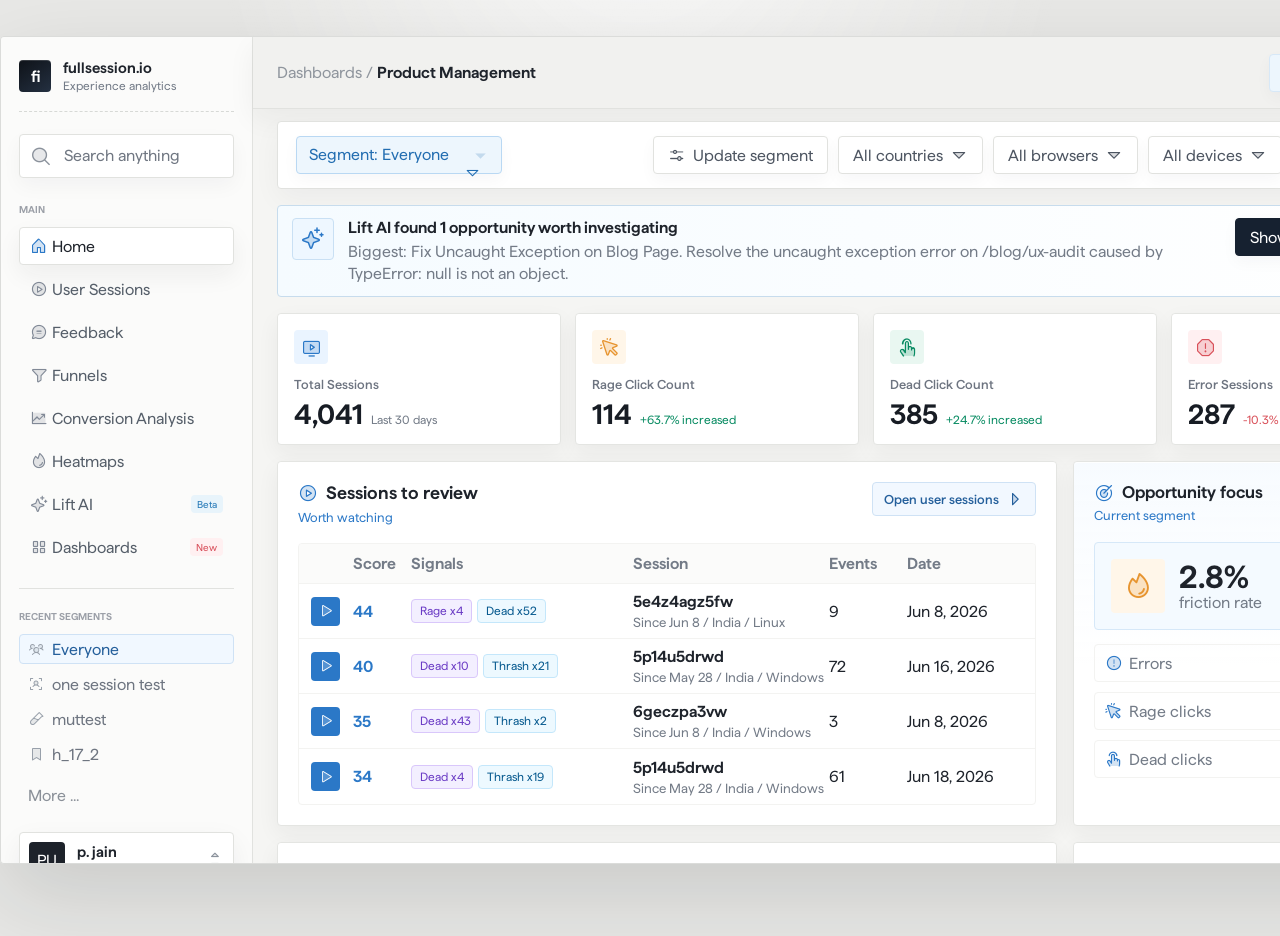
==== commit 1e2f4b74: "Refine Fullsession dashboard UI" ====
--- a/dashboard-redesign.html
+++ b/dashboard-redesign.html
@@ -59,10 +59,8 @@
           <div class="header-main">
             <div>
               <div class="crumb">
-                <i class="ph-duotone ph-chart-line-up"></i>
                 <span>Dashboards / <strong>Product Management</strong></span>
               </div>
-              <p>Page performance, form friction, browser compatibility, and feedback insights.</p>
             </div>
             <div class="top-actions">
               <button class="icon-only" type="button" aria-label="Refresh"><i class="ph-duotone ph-arrow-clockwise"></i></button>
@@ -70,7 +68,7 @@
             </div>
           </div>
           <div class="filterbar">
-            <button class="segment" type="button"><i class="ph-duotone ph-users-three"></i>Segment: Everyone<i class="ph-duotone ph-caret-down"></i></button>
+            <button class="segment" type="button"><span>Segment: Everyone</span><i class="ph-duotone ph-caret-down"></i></button>
             <div class="filters">
               <button type="button"><i class="ph-duotone ph-sliders-horizontal"></i>Update segment</button>
               <button type="button">All countries<i class="ph-duotone ph-caret-down"></i></button>
@@ -120,7 +118,7 @@
                 <h2><i class="ph-duotone ph-play-circle"></i>Sessions to review</h2>
                 <span>Worth watching</span>
               </div>
-              <a class="card-action" href="#">Open user sessions<i class="ph-duotone ph-arrow-right"></i></a>
+              <a class="card-action" href="#">Open user sessions<i class="ph-duotone ph-caret-right"></i></a>
             </div>
             <div class="review-table">
               <div class="review-row review-header"><span></span><span>Score</span><span>Signals</span><span>Session</span><span>Events</span><span>Date</span></div>
--- a/dashboard-redesign.css
+++ b/dashboard-redesign.css
@@ -97,11 +97,13 @@
 .app-frame {
   display: grid;
   grid-template-columns: 252px 1fr;
+  align-items: start;
   width: 1480px;
   height: calc(100vh - 72px);
   min-height: 760px;
   margin: 36px auto;
-  overflow: hidden;
+  overflow-y: auto;
+  overflow-x: hidden;
   background: var(--shell);
   border: 1px solid #dbdcda;
   border-radius: var(--radius);
@@ -112,8 +114,8 @@
   display: flex;
   flex-direction: column;
   gap: 22px;
-  height: 100%;
-  overflow: hidden;
+  min-height: calc(100vh - 74px);
+  overflow: visible;
   padding: 22px 18px;
   background: var(--sidebar);
   border-right: 1px solid var(--line);
@@ -158,9 +160,9 @@
 .search {
   display: flex;
   align-items: center;
-  gap: 8px;
-  height: 40px;
-  padding: 0 11px;
+  gap: 10px;
+  min-height: 42px;
+  padding: 10px;
   background: #fff;
   border: 1px solid var(--line);
   border-radius: var(--radius);
@@ -168,12 +170,14 @@
 }
 
 .search i {
+  font-size: 22px;
   color: #8b929c;
 }
 
 .search input {
   width: 100%;
   color: #707782;
+  line-height: 20px;
   border: 0;
   outline: 0;
   background: transparent;
@@ -299,10 +303,14 @@
 }
 
 .workspace {
-  height: 100%;
-  overflow-y: auto;
-  padding: 18px 24px 28px;
-  scrollbar-gutter: stable;
+  min-height: calc(100vh - 74px);
+  overflow: visible;
+  padding: 0 0 28px;
+}
+
+.workspace > :not(.dashboard-header) {
+  margin-right: 24px;
+  margin-left: 24px;
 }
 
 .topbar {
@@ -394,13 +402,16 @@
 
 .header-main {
   display: flex;
-  align-items: flex-start;
+  align-items: center;
   justify-content: space-between;
   gap: 24px;
-  padding: 18px 18px 16px;
-  background: #fff;
+  min-height: 72px;
+  padding: 0 24px;
+  background: #f1f1ef;
   border: 1px solid var(--line);
-  border-radius: var(--radius);
+  border-top: 0;
+  border-left: 0;
+  border-radius: 0 0 var(--radius) 0;
   box-shadow: 0 10px 28px rgba(30, 34, 40, 0.055);
 }
 
@@ -415,7 +426,7 @@
   align-items: center;
   justify-content: space-between;
   gap: 18px;
-  margin-top: 12px;
+  margin: 12px 24px 0;
   padding: 14px 18px;
   background: #fff;
   border: 1px solid var(--line);
@@ -424,6 +435,9 @@
 }
 
 .filterbar > .segment {
+  display: inline-flex;
+  align-items: center;
+  gap: 7px;
   min-width: 206px;
   justify-content: flex-start;
   padding: 0 12px;
@@ -432,8 +446,23 @@
   background: #edf6fd;
 }
 
+.filterbar > .segment span {
+  display: inline-flex;
+  align-items: center;
+  line-height: 1;
+}
+
 .filterbar > .segment i:last-child {
   margin-left: auto;
+}
+
+.filterbar > .segment i {
+  display: inline-grid;
+  place-items: center;
+  width: 17px;
+  height: 17px;
+  font-size: 17px;
+  line-height: 1;
 }
 
 .hero {
@@ -535,9 +564,7 @@
 
 .metric-card,
 .card {
-  background:
-    repeating-linear-gradient(135deg, rgba(24, 34, 46, 0.018) 0 3px, transparent 3px 11px),
-    var(--card);
+  background: var(--card);
   border: 1px solid #e4e5e2;
   border-radius: var(--radius);
   box-shadow: 0 8px 22px rgba(30, 34, 40, 0.055);
@@ -688,6 +715,7 @@
 }
 
 .card-head h2 {
+  align-items: flex-start;
   gap: 8px;
   margin: 0;
   font-size: 17px;
@@ -698,12 +726,15 @@
 .card-head h2 i {
   color: var(--blue);
   font-size: 20px;
+  line-height: 1;
+  margin-top: 1px;
 }
 
 .card-head span,
 .card-head a {
   color: var(--blue);
   text-decoration: none;
+  white-space: nowrap;
 }
 
 .card-head > div {
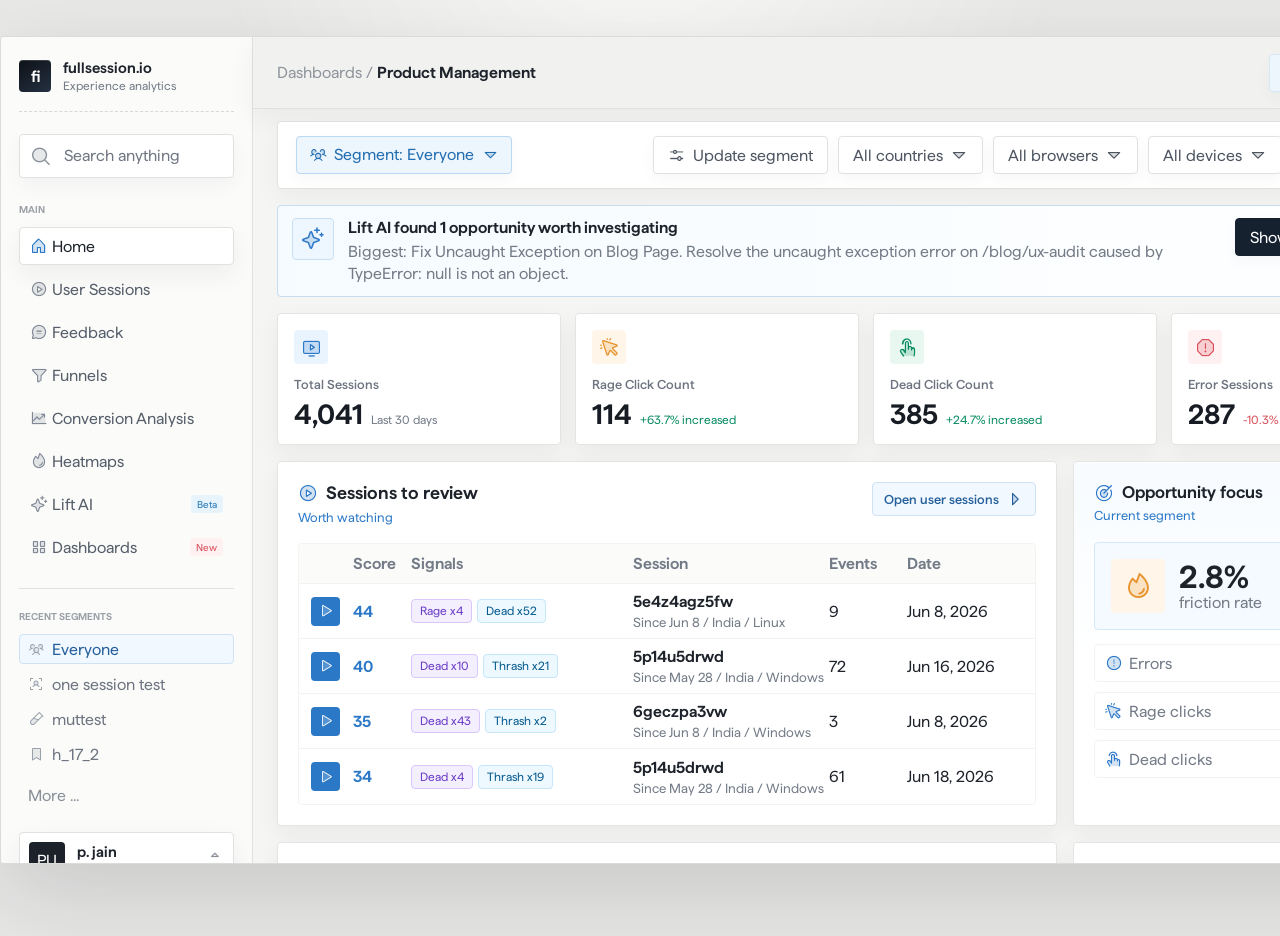
==== commit 41bc5e40: "Polish dashboard UI alignment" ====
--- a/dashboard-redesign.html
+++ b/dashboard-redesign.html
@@ -68,7 +68,7 @@
             </div>
           </div>
           <div class="filterbar">
-            <button class="segment" type="button"><span>Segment: Everyone</span><i class="ph-duotone ph-caret-down"></i></button>
+            <button class="segment" type="button"><i class="ph-duotone ph-users-three"></i><span>Segment: Everyone</span><i class="ph-duotone ph-caret-down"></i></button>
             <div class="filters">
               <button type="button"><i class="ph-duotone ph-sliders-horizontal"></i>Update segment</button>
               <button type="button">All countries<i class="ph-duotone ph-caret-down"></i></button>
@@ -284,33 +284,33 @@
               <div>
                 <span>Sessions</span>
                 <strong>4,041</strong>
-                <svg class="mini-area-chart" viewBox="0 0 240 72" aria-hidden="true">
-                  <path class="mini-fill blue" d="M4 52 C38 34 62 42 88 26 C116 12 138 30 164 24 C192 18 214 38 236 26 L236 70 L4 70 Z" />
-                  <path class="mini-line blue" d="M4 52 C38 34 62 42 88 26 C116 12 138 30 164 24 C192 18 214 38 236 26" />
+                <svg class="mini-area-chart" viewBox="0 0 240 72" preserveAspectRatio="none" aria-hidden="true">
+                  <path class="mini-fill blue" d="M0 52 C36 34 62 42 88 26 C116 12 138 30 164 24 C192 18 214 38 240 26 L240 70 L0 70 Z" />
+                  <path class="mini-line blue" d="M0 52 C36 34 62 42 88 26 C116 12 138 30 164 24 C192 18 214 38 240 26" />
                 </svg>
               </div>
               <div>
                 <span>Friction rate</span>
                 <strong>2.8%</strong>
-                <svg class="mini-area-chart" viewBox="0 0 240 72" aria-hidden="true">
-                  <path class="mini-fill orange" d="M4 24 C34 42 58 30 82 48 C112 62 136 38 164 46 C190 54 214 36 236 44 L236 70 L4 70 Z" />
-                  <path class="mini-line orange" d="M4 24 C34 42 58 30 82 48 C112 62 136 38 164 46 C190 54 214 36 236 44" />
+                <svg class="mini-area-chart" viewBox="0 0 240 72" preserveAspectRatio="none" aria-hidden="true">
+                  <path class="mini-fill orange" d="M0 24 C32 42 58 30 82 48 C112 62 136 38 164 46 C190 54 214 36 240 44 L240 70 L0 70 Z" />
+                  <path class="mini-line orange" d="M0 24 C32 42 58 30 82 48 C112 62 136 38 164 46 C190 54 214 36 240 44" />
                 </svg>
               </div>
               <div>
                 <span>Feedback</span>
                 <strong>0</strong>
-                <svg class="mini-area-chart" viewBox="0 0 240 72" aria-hidden="true">
-                  <path class="mini-fill green" d="M4 54 C42 58 76 56 112 58 C148 60 184 56 236 58 L236 70 L4 70 Z" />
-                  <path class="mini-line green" d="M4 54 C42 58 76 56 112 58 C148 60 184 56 236 58" />
+                <svg class="mini-area-chart" viewBox="0 0 240 72" preserveAspectRatio="none" aria-hidden="true">
+                  <path class="mini-fill green" d="M0 54 C40 58 76 56 112 58 C148 60 184 56 240 58 L240 70 L0 70 Z" />
+                  <path class="mini-line green" d="M0 54 C40 58 76 56 112 58 C148 60 184 56 240 58" />
                 </svg>
               </div>
               <div>
                 <span>Errors</span>
                 <strong>365</strong>
-                <svg class="mini-area-chart" viewBox="0 0 240 72" aria-hidden="true">
-                  <path class="mini-fill red" d="M4 56 C32 44 54 50 76 34 C102 14 126 30 152 22 C180 16 204 44 236 36 L236 70 L4 70 Z" />
-                  <path class="mini-line red" d="M4 56 C32 44 54 50 76 34 C102 14 126 30 152 22 C180 16 204 44 236 36" />
+                <svg class="mini-area-chart" viewBox="0 0 240 72" preserveAspectRatio="none" aria-hidden="true">
+                  <path class="mini-fill red" d="M0 56 C30 44 54 50 76 34 C102 14 126 30 152 22 C180 16 204 44 240 36 L240 70 L0 70 Z" />
+                  <path class="mini-line red" d="M0 56 C30 44 54 50 76 34 C102 14 126 30 152 22 C180 16 204 44 240 36" />
                 </svg>
               </div>
             </div>
--- a/dashboard-redesign.css
+++ b/dashboard-redesign.css
@@ -108,6 +108,13 @@
   border: 1px solid #dbdcda;
   border-radius: var(--radius);
   box-shadow: 0 34px 90px rgba(24, 27, 31, 0.14);
+  scrollbar-width: none;
+  -ms-overflow-style: none;
+}
+
+.app-frame::-webkit-scrollbar {
+  width: 0;
+  height: 0;
 }
 
 .sidebar {
@@ -441,11 +448,17 @@
   min-width: 206px;
   justify-content: flex-start;
   padding: 0 12px;
+  overflow: hidden;
   color: #226db1;
   border-color: #b9d8f3;
   background: #edf6fd;
 }
 
+.filterbar > .segment > i:first-child {
+  margin-top: -1px;
+  color: #226db1;
+}
+
 .filterbar > .segment span {
   display: inline-flex;
   align-items: center;
@@ -454,15 +467,17 @@
 
 .filterbar > .segment i:last-child {
   margin-left: auto;
+  color: #226db1;
 }
 
 .filterbar > .segment i {
-  display: inline-grid;
-  place-items: center;
-  width: 17px;
-  height: 17px;
+  display: inline-block;
+  width: 18px;
+  height: 18px;
   font-size: 17px;
-  line-height: 1;
+  line-height: 18px;
+  text-align: center;
+  vertical-align: middle;
 }
 
 .hero {
@@ -1058,6 +1073,8 @@
 }
 
 .abandonment-card .visual-icon {
+  display: grid;
+  place-items: center;
   width: 46px;
   height: 46px;
   color: var(--red);
@@ -1065,7 +1082,12 @@
 }
 
 .abandonment-card .visual-icon i {
+  display: inline-block;
+  width: 1em;
+  height: 1em;
   font-size: 26px;
+  line-height: 1;
+  text-align: center;
 }
 
 .abandonment-card span,
@@ -1284,6 +1306,7 @@
   display: flex;
   align-items: center;
   gap: 7px;
+  white-space: nowrap;
   min-height: 34px;
   padding: 0 10px;
   color: #57606b;
@@ -1303,6 +1326,8 @@
 }
 
 .trend-grid div {
+  display: grid;
+  grid-template-rows: auto auto 1fr;
   min-height: 122px;
   padding: 12px;
   border: 1px solid var(--soft);
@@ -1319,9 +1344,10 @@
 
 .mini-area-chart {
   display: block;
+  align-self: end;
   width: 100%;
   height: 58px;
-  margin-top: 11px;
+  margin: 11px 0 0;
 }
 
 .mini-fill {
